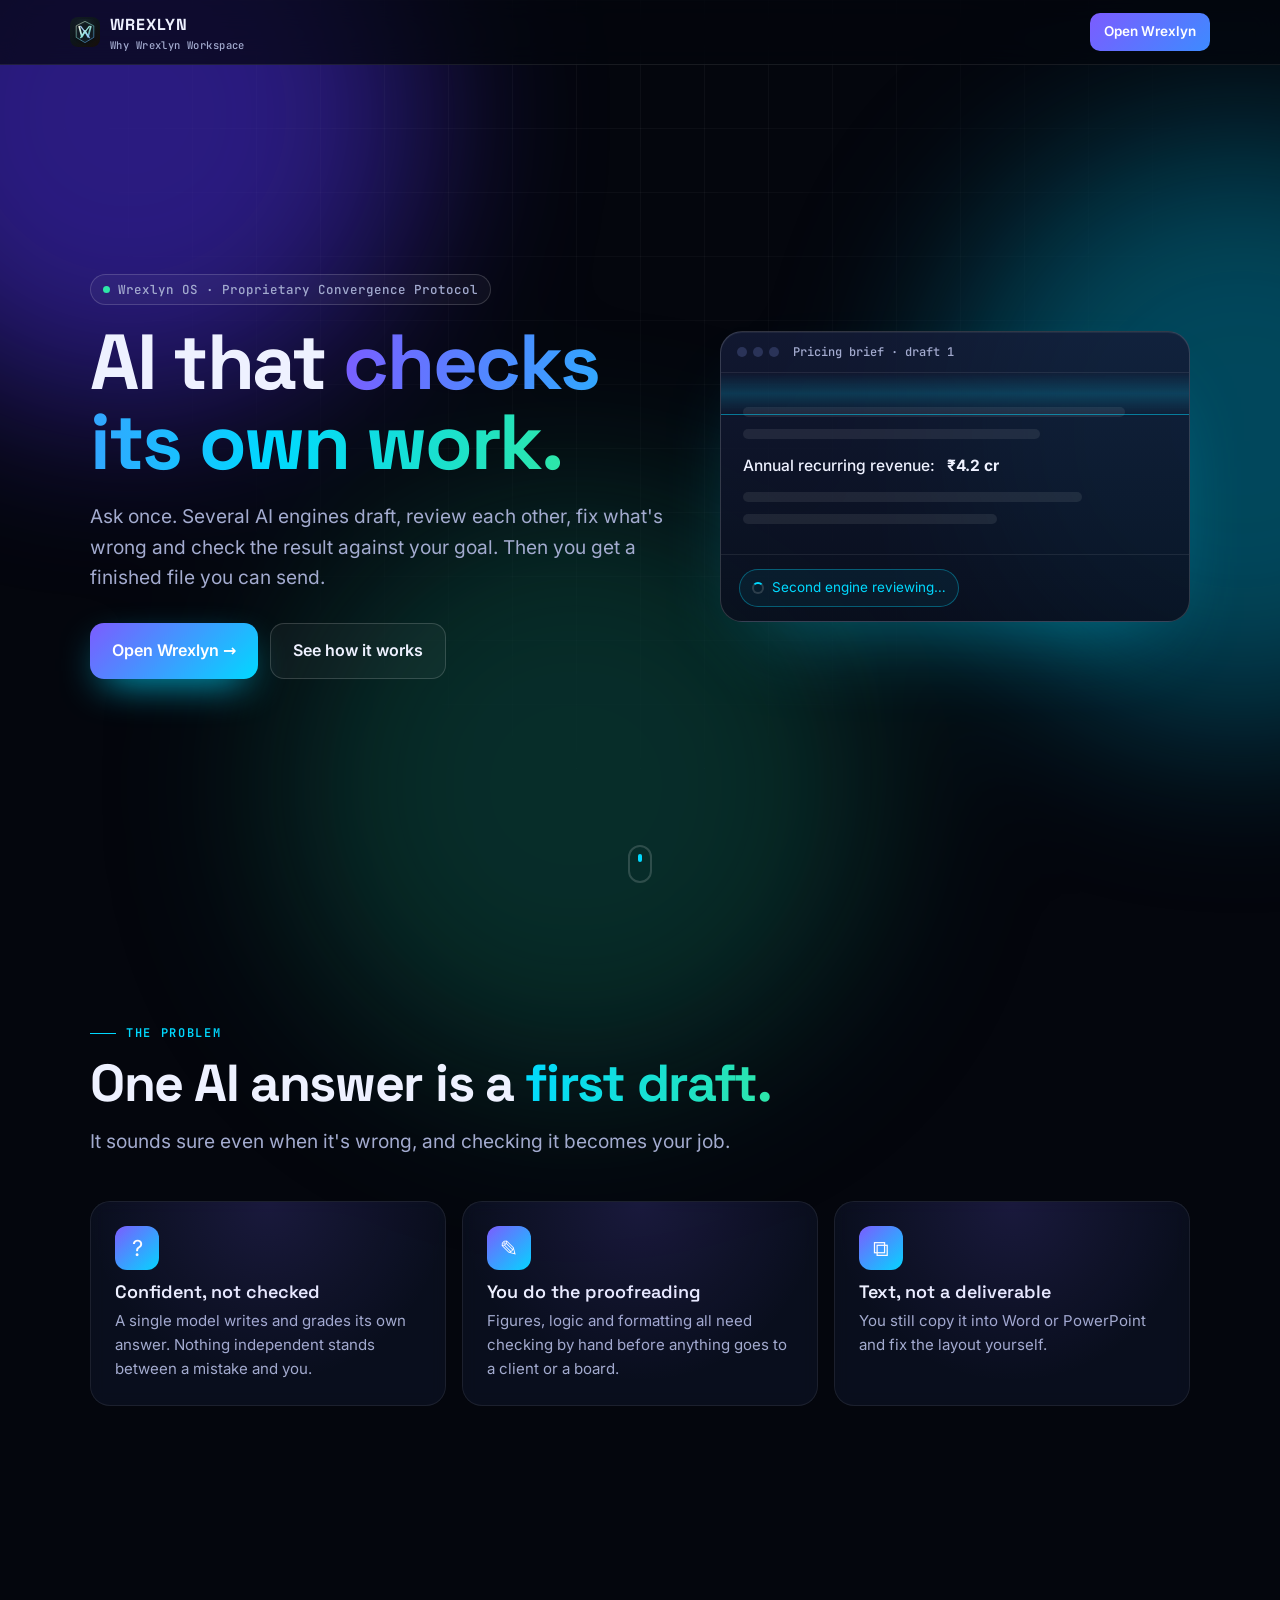
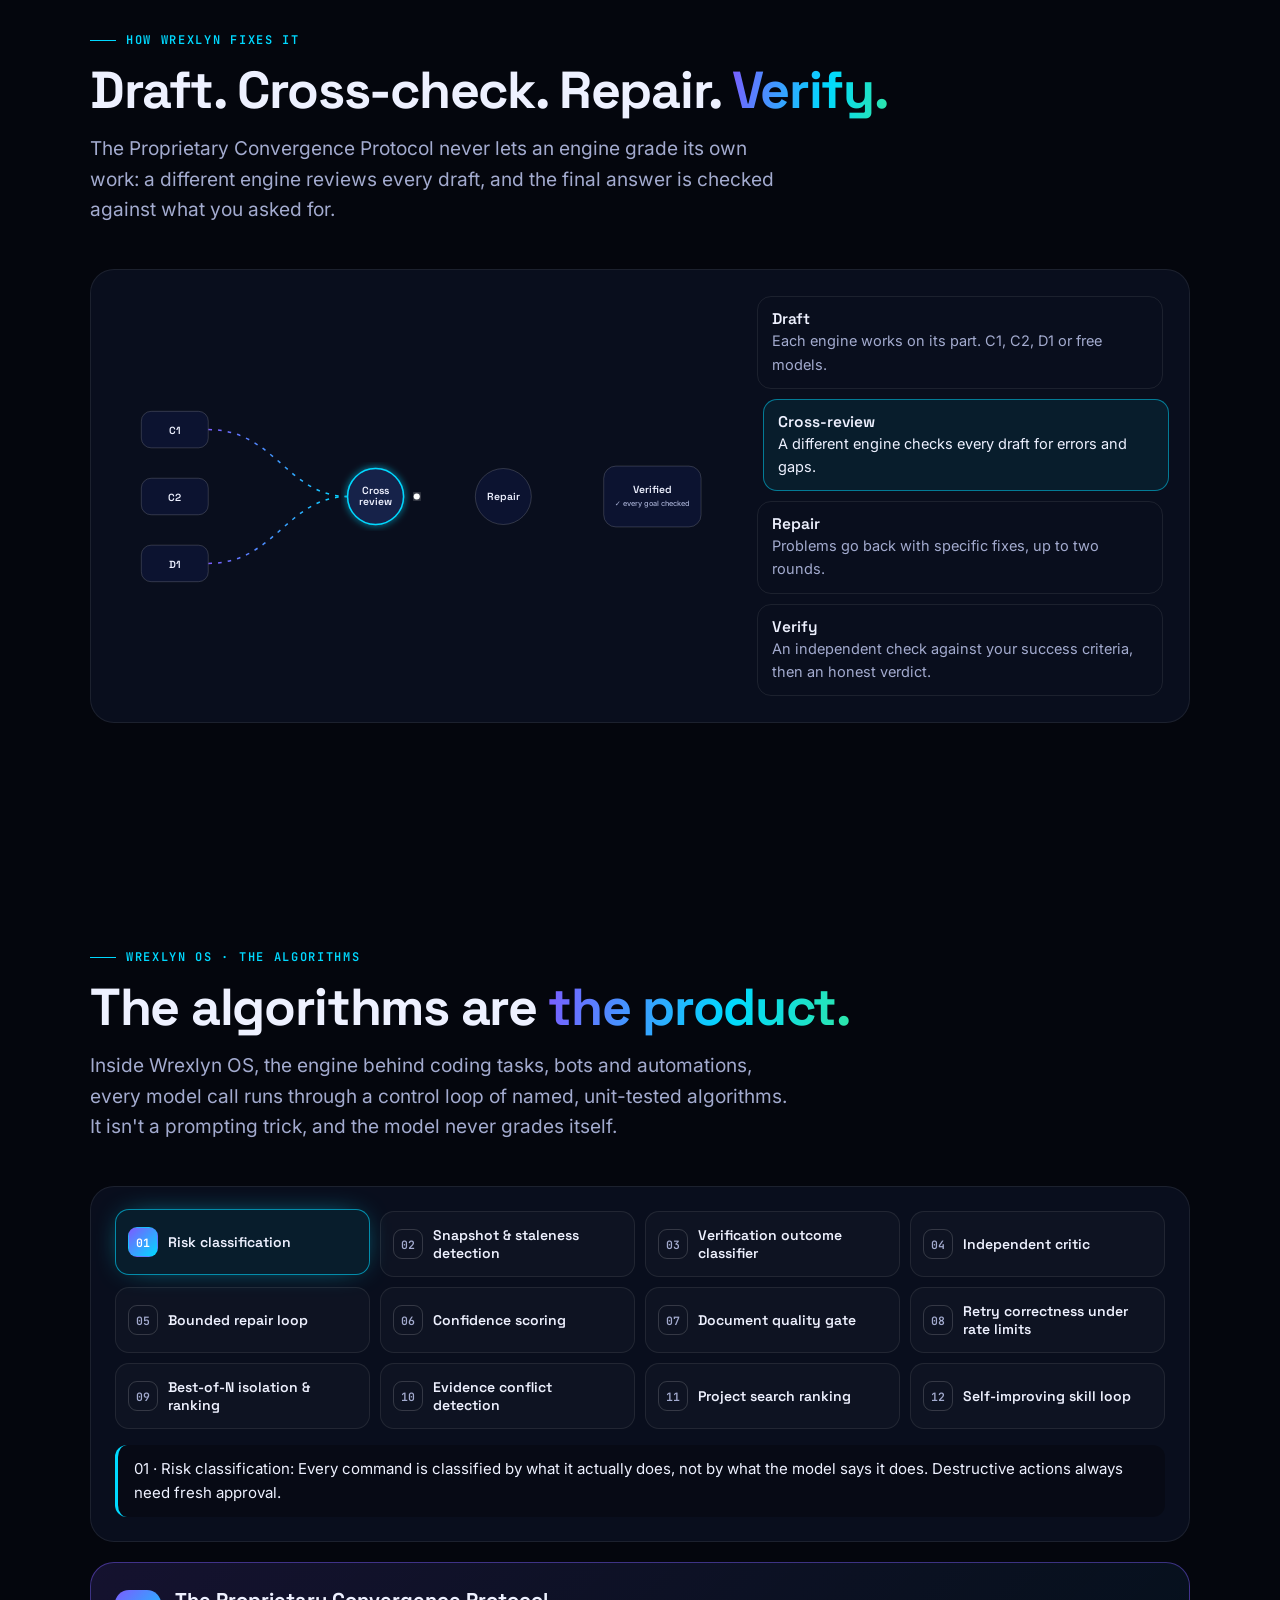
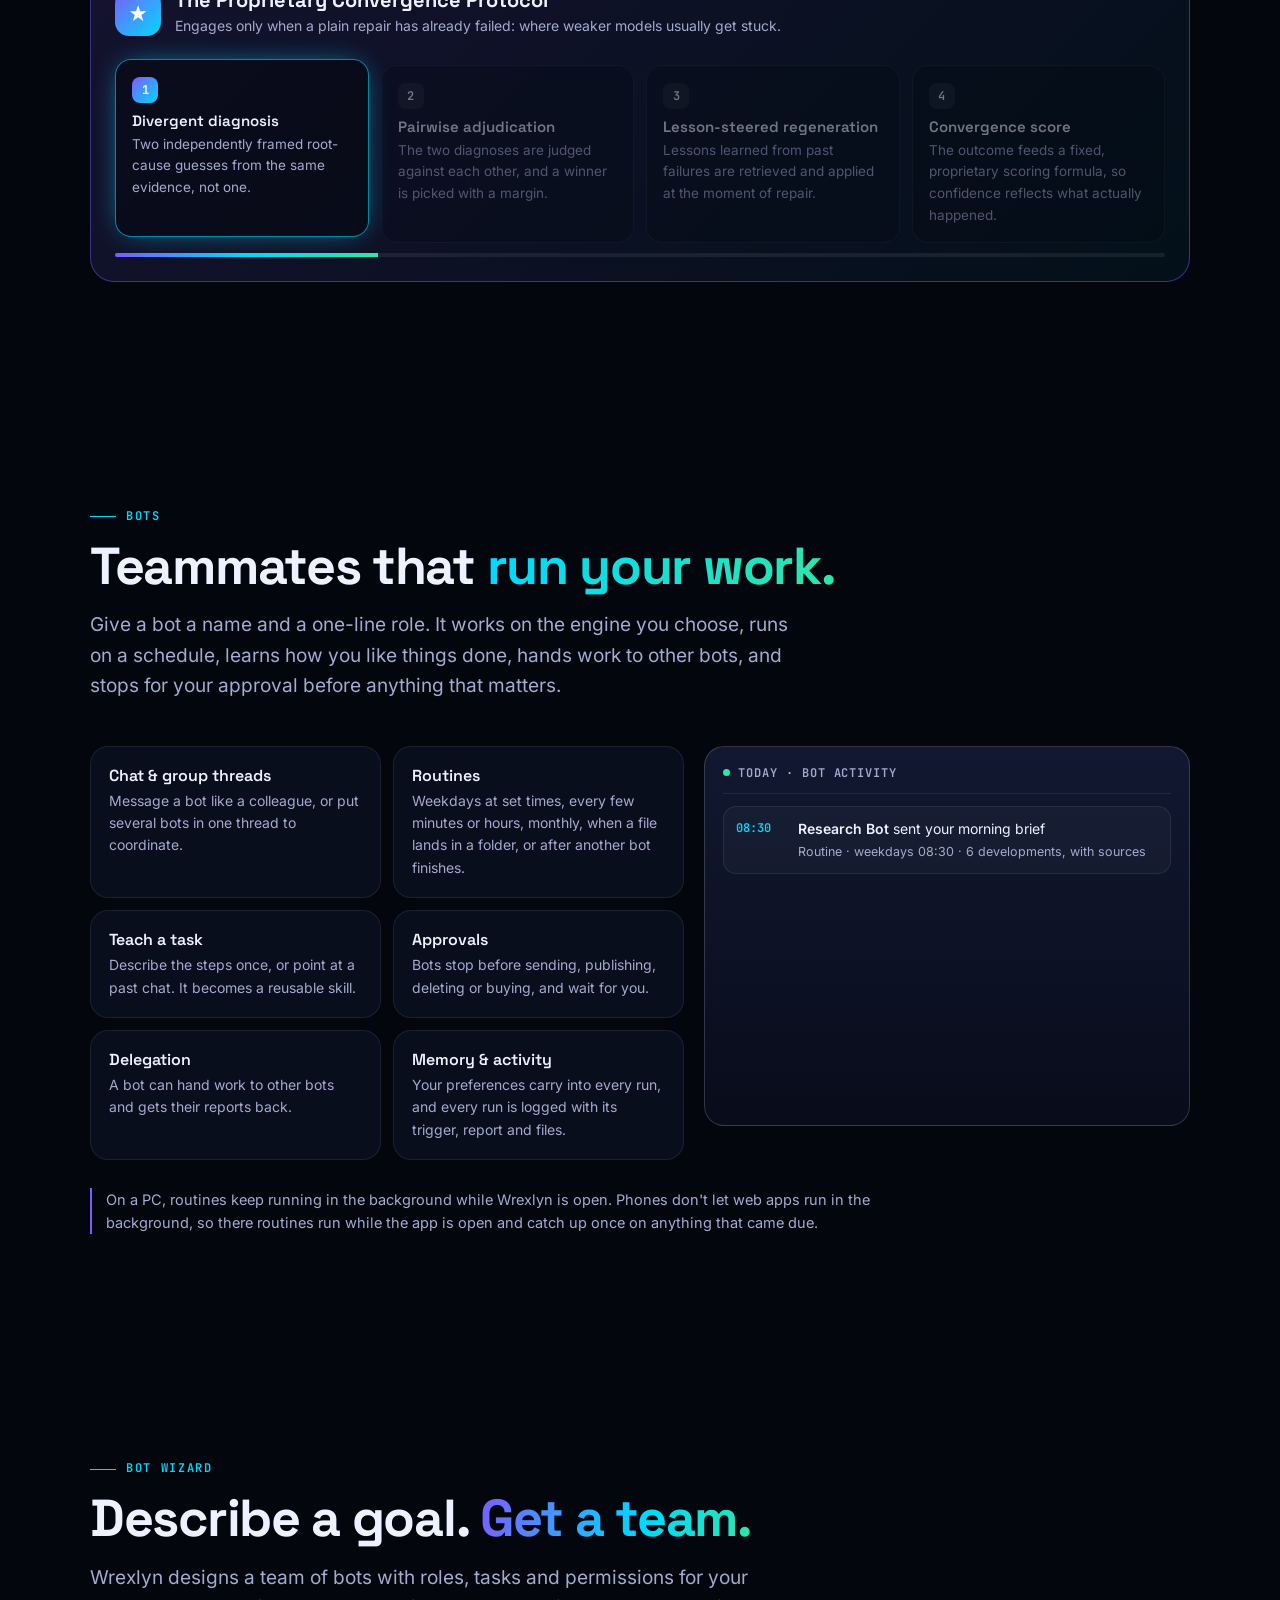
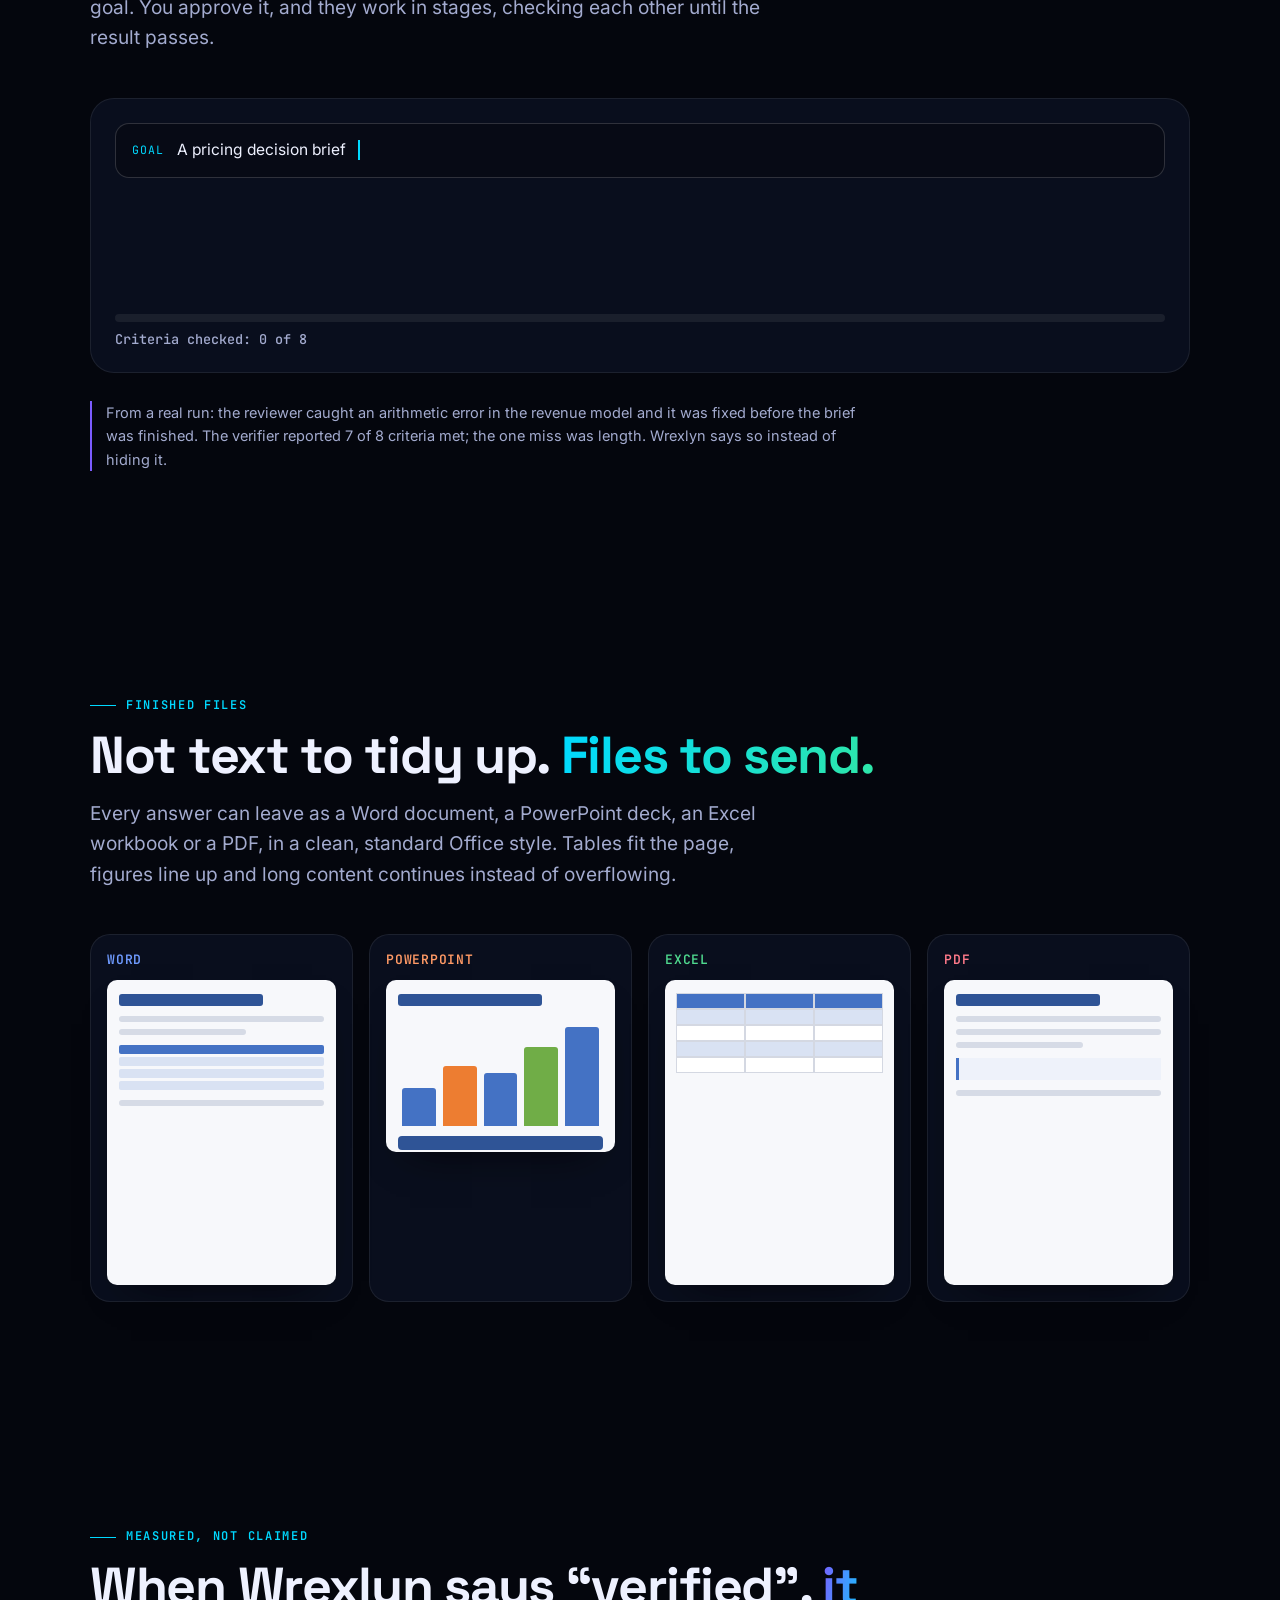
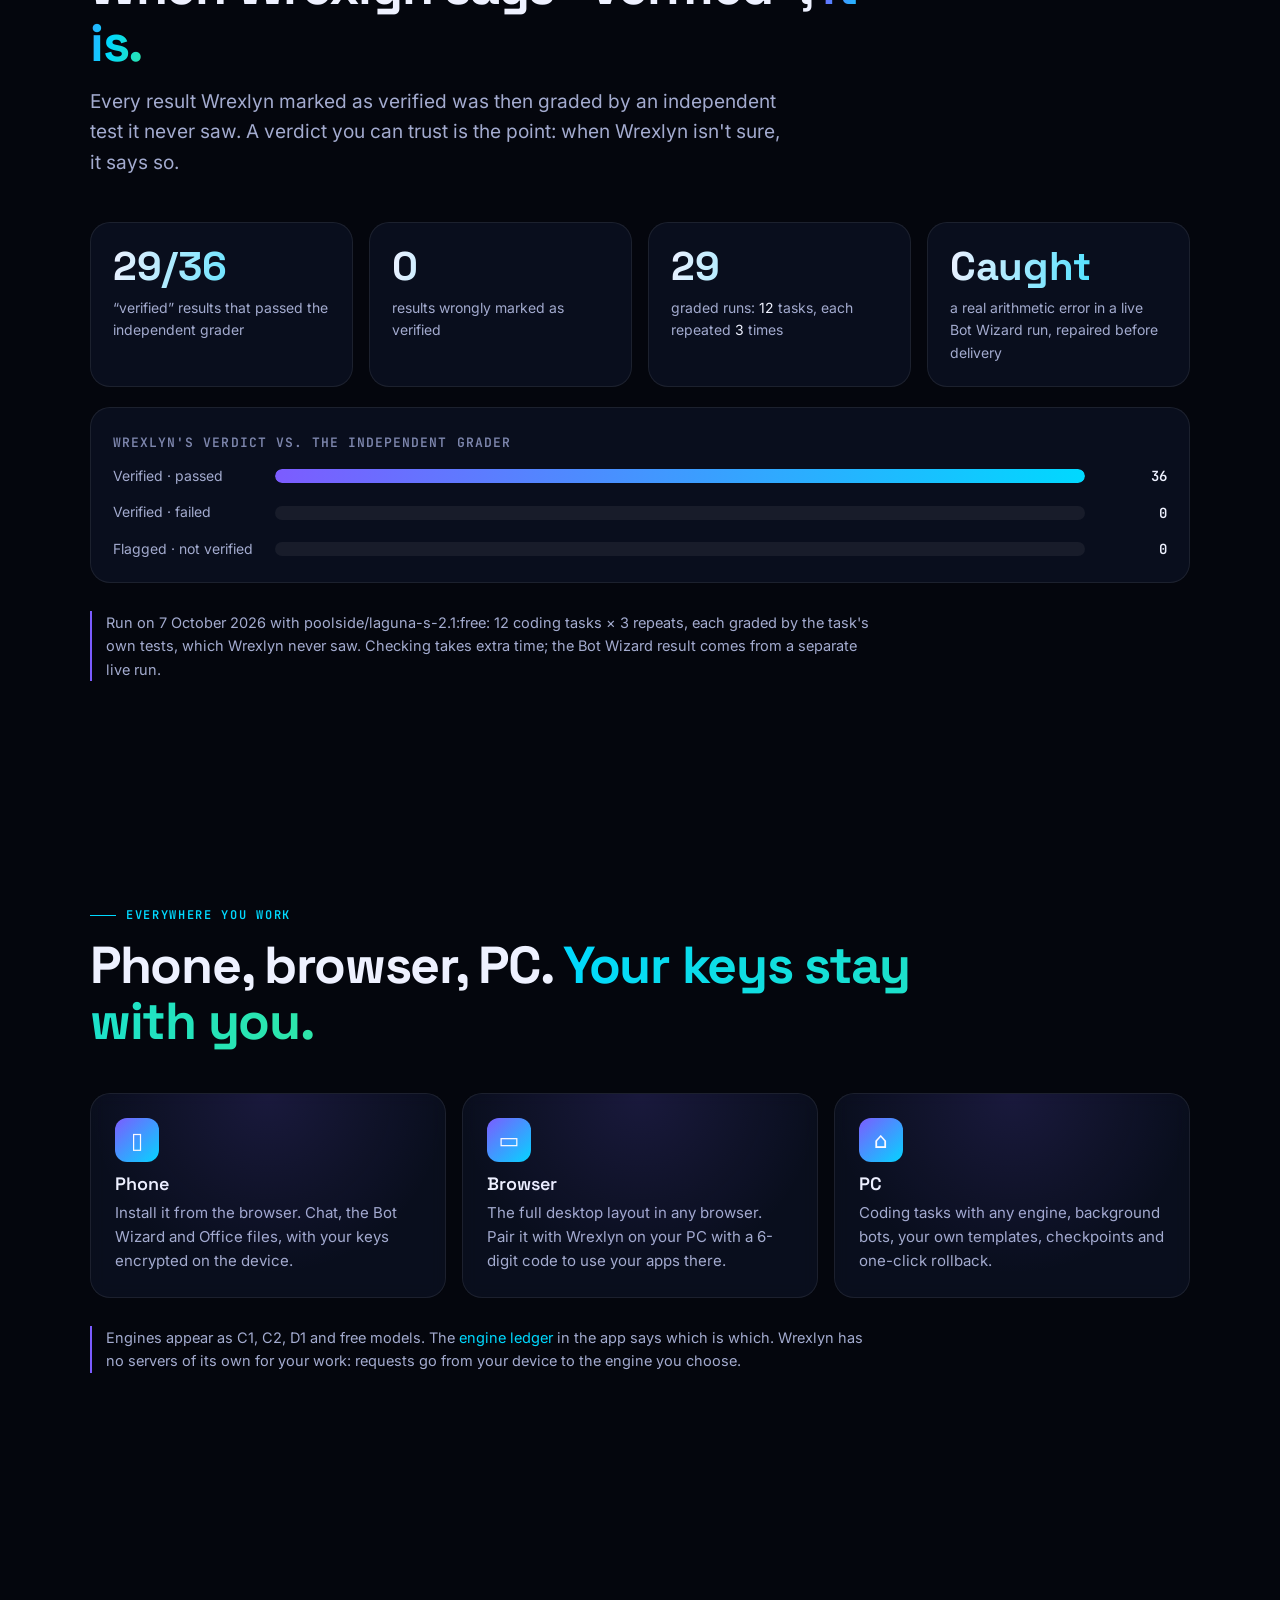
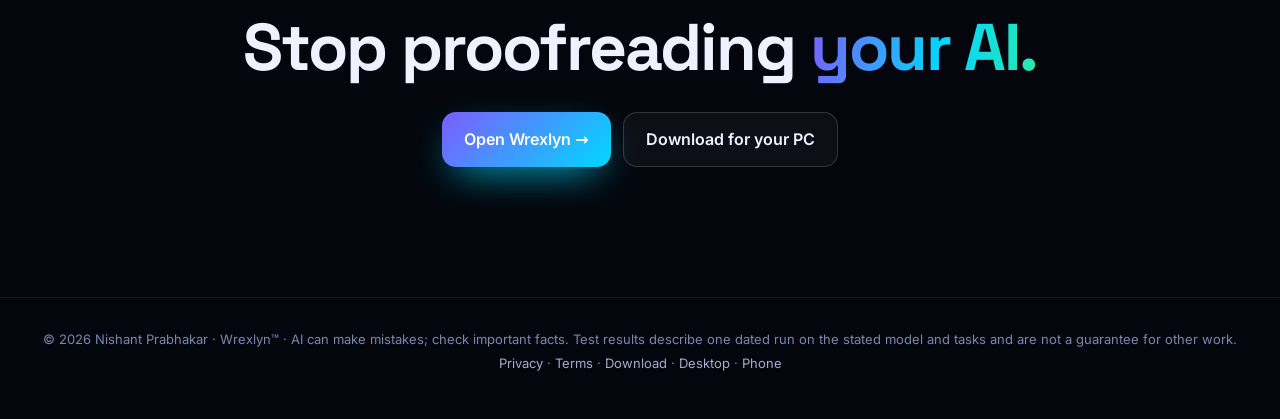
==== why-wrexlyn-workspace/index.html @ ca38b07a "Add the Why Wrexlyn Workspace page and link it from every page Generated from the app's Why Wrexlyn " ====
<!doctype html>
<!-- Generated by wrexlyn-workspace/scripts/publish-why.js from mobile/pitch/index.html — edit the source, not this copy. -->
<html lang="en" data-app="https://wrexlyn.pages.dev">
<head>
<meta charset="utf-8">
<meta name="viewport" content="width=device-width,initial-scale=1,viewport-fit=cover">
<title>Why Wrexlyn Workspace — AI that checks its own work</title>
<meta name="description" content="Why Wrexlyn: several AI engines draft, cross-check, repair and verify your work, then hand you a finished Word, PowerPoint, Excel or PDF file. On your phone, in the browser and on your PC.">
<meta name="theme-color" content="#04060d">
<meta property="og:title" content="Why Wrexlyn Workspace — AI that checks its own work">
<meta property="og:description" content="Several engines draft, cross-check, repair and verify — then hand you a finished file.">
<link rel="icon" href="icon.svg" type="image/svg+xml">
<link rel="stylesheet" href="fonts/fonts.css">
<link rel="stylesheet" href="pitch.css">
</head>
<body>
<div class="aurora" aria-hidden="true"><i></i><i></i><i></i></div>
<div class="grid-bg" aria-hidden="true"></div>
<div class="progress" aria-hidden="true"><span id="prog"></span></div>

<header class="nav">
  <a class="brand" href="../index.html"><img src="icon.svg" alt=""><span><b>WREXLYN</b><small>Why Wrexlyn Workspace</small></span></a>
  <a class="cta-s" data-open-app href="https://wrexlyn.pages.dev/">Open Wrexlyn</a>
</header>

<main id="top">

<!-- ============================== HERO ============================== -->
<section class="hero">
  <div class="wrap hero-grid">
    <div>
      <span class="pill rv"><i class="dot"></i> Wrexlyn OS · Proprietary Convergence Protocol</span>
      <h1 class="rv d1">AI that <span class="grad">checks its own work.</span></h1>
      <p class="lede rv d2">Ask once. Several AI engines draft, review each other, fix what's wrong and check the result against your goal. Then you get a finished file you can send.</p>
      <div class="ctas rv d3"><a class="btn pri" data-open-app href="https://wrexlyn.pages.dev/">Open Wrexlyn →</a><a class="btn" href="#how">See how it works</a></div>
    </div>
    <figure class="demo rv d2" aria-label="An answer being checked: a wrong figure is caught and corrected">
      <div class="demo-top"><i></i><i></i><i></i><span>Pricing brief · draft 1</span></div>
      <div class="demo-body">
        <p class="ln w90"></p><p class="ln w70"></p>
        <p class="claim">Annual recurring revenue: <b class="num" id="dNum">₹4.2 cr</b></p>
        <p class="ln w80"></p><p class="ln w60"></p>
        <div class="scan" aria-hidden="true"></div>
      </div>
      <div class="demo-foot">
        <span class="chip" id="dChip"><i class="spin"></i><span id="dTxt">Second engine reviewing…</span></span>
      </div>
    </figure>
  </div>
  <a class="scroll-cue" href="#problem" aria-label="Scroll down"><span></span></a>
</section>

<!-- ============================== PROBLEM ============================== -->
<section id="problem">
  <div class="wrap">
    <span class="kicker rv">The problem</span>
    <h2 class="t rv d1">One AI answer is a <span class="grad2">first draft.</span></h2>
    <p class="lede rv d2">It sounds sure even when it's wrong, and checking it becomes your job.</p>
    <div class="three">
      <div class="card rv d1"><span class="big">?</span><h3>Confident, not checked</h3><p>A single model writes and grades its own answer. Nothing independent stands between a mistake and you.</p></div>
      <div class="card rv d2"><span class="big">✎</span><h3>You do the proofreading</h3><p>Figures, logic and formatting all need checking by hand before anything goes to a client or a board.</p></div>
      <div class="card rv d3"><span class="big">⧉</span><h3>Text, not a deliverable</h3><p>You still copy it into Word or PowerPoint and fix the layout yourself.</p></div>
    </div>
  </div>
</section>

<!-- ============================== HOW ============================== -->
<section id="how">
  <div class="wrap">
    <span class="kicker rv">How Wrexlyn fixes it</span>
    <h2 class="t rv d1">Draft. Cross-check. Repair. <span class="grad">Verify.</span></h2>
    <p class="lede rv d2">The Proprietary Convergence Protocol never lets an engine grade its own work: a different engine reviews every draft, and the final answer is checked against what you asked for.</p>
    <div class="flow rv d2" id="flow">
      <svg viewBox="0 0 1000 360" role="img" aria-label="Three engines feed drafts into a cross-review, then repair, then verification, producing a verified result">
        <defs>
          <linearGradient id="gA" x1="0" x2="1"><stop offset="0" stop-color="#7c5cff"/><stop offset="1" stop-color="#00d9ff"/></linearGradient>
          <linearGradient id="gB" x1="0" x2="1"><stop offset="0" stop-color="#00d9ff"/><stop offset="1" stop-color="#2ee6a8"/></linearGradient>
          <filter id="glow"><feGaussianBlur stdDeviation="6" result="b"/><feMerge><feMergeNode in="b"/><feMergeNode in="SourceGraphic"/></feMerge></filter>
        </defs>
        <g class="wires">
          <path id="w1" d="M150 70 C 260 70, 280 180, 380 180"/>
          <path id="w2" d="M150 180 L 380 180"/>
          <path id="w3" d="M150 290 C 260 290, 280 180, 380 180"/>
          <path id="w4" d="M470 180 L 590 180"/>
          <path id="w5" d="M680 180 L 800 180"/>
        </g>
        <g class="pulses"><circle r="5" class="p p1"/><circle r="5" class="p p2"/><circle r="5" class="p p3"/><circle r="5" class="p p4"/><circle r="5" class="p p5"/></g>
        <g class="node eng" data-step="0"><rect x="40" y="40" width="110" height="60" rx="16"/><text x="95" y="77">C1</text></g>
        <g class="node eng" data-step="0"><rect x="40" y="150" width="110" height="60" rx="16"/><text x="95" y="187">C2</text></g>
        <g class="node eng" data-step="0"><rect x="40" y="260" width="110" height="60" rx="16"/><text x="95" y="297">D1</text></g>
        <g class="node st" data-step="1"><circle cx="425" cy="180" r="46"/><text x="425" y="176">Cross</text><text x="425" y="194">review</text></g>
        <g class="node st" data-step="2"><circle cx="635" cy="180" r="46"/><text x="635" y="185">Repair</text></g>
        <g class="node out" data-step="3"><rect x="800" y="130" width="160" height="100" rx="20"/><text x="880" y="174">Verified</text><text x="880" y="196" class="sm">✓ every goal checked</text></g>
      </svg>
      <ol class="steps">
        <li data-step="0"><b>Draft</b> Each engine works on its part. C1, C2, D1 or free models.</li>
        <li data-step="1"><b>Cross-review</b> A different engine checks every draft for errors and gaps.</li>
        <li data-step="2"><b>Repair</b> Problems go back with specific fixes, up to two rounds.</li>
        <li data-step="3"><b>Verify</b> An independent check against your success criteria, then an honest verdict.</li>
      </ol>
    </div>
  </div>
</section>

<!-- ============================== ALGORITHMS ============================== -->
<section id="algorithms">
  <div class="wrap">
    <span class="kicker rv">Wrexlyn OS · the algorithms</span>
    <h2 class="t rv d1">The algorithms are <span class="grad">the product.</span></h2>
    <p class="lede rv d2">Inside Wrexlyn OS, the engine behind coding tasks, bots and automations, every model call runs through a control loop of named, unit-tested algorithms. It isn't a prompting trick, and the model never grades itself.</p>
    <div class="algo rv d2" id="algo">
      <div class="algo-grid">
        <button type="button" class="alg" data-d="Every command is classified by what it actually does, not by what the model says it does. Destructive actions always need fresh approval."><i>01</i>Risk classification</button>
        <button type="button" class="alg" data-d="A checkpoint before every change, and an edit is refused if the file changed underneath it. Reversible by construction."><i>02</i>Snapshot &amp; staleness detection</button>
        <button type="button" class="alg" data-d="Real build and test results always outrank opinions. Required and advisory evidence are combined by a fixed precedence, not a guess."><i>03</i>Verification outcome classifier</button>
        <button type="button" class="alg" data-d="A second opinion with no tools, no memory of writing the change and nothing to gain from agreeing."><i>04</i>Independent critic</button>
        <button type="button" class="alg" data-d="Fixes are limited and targeted. It stops asking twice for a fix that didn't change anything."><i>05</i>Bounded repair loop</button>
        <button type="button" class="alg" data-d="One confidence number, derived from evidence, never asserted by the model."><i>06</i>Confidence scoring</button>
        <button type="button" class="alg" data-d="A deterministic checker inspects every Word, Excel, PowerPoint and PDF before it's written, and fails closed if something is wrong."><i>07</i>Document quality gate</button>
        <button type="button" class="alg" data-d="Retries that never repeat an action twice when a provider slows down or rate-limits."><i>08</i>Retry correctness under rate limits</button>
        <button type="button" class="alg" data-d="Hard tasks are attempted several ways in isolated copies; each attempt is verified independently and only the best one is applied."><i>09</i>Best-of-N isolation &amp; ranking</button>
        <button type="button" class="alg" data-d="Figures are recorded with their source. A new claim that contradicts an old one is flagged, never quietly overwritten."><i>10</i>Evidence conflict detection</button>
        <button type="button" class="alg" data-d="The right files are found before anything is changed, ranked by relevance and recent activity."><i>11</i>Project search ranking</button>
        <button type="button" class="alg" data-d="Every skill tracks real outcomes; what works is promoted, what fails is revised — with your approval."><i>12</i>Self-improving skill loop</button>
      </div>
      <p class="algo-d" id="algoD" aria-live="polite"></p>
    </div>

    <div class="pcp rv d2" id="pcp">
      <div class="pcp-head"><span class="star">★</span><div><b>The Proprietary Convergence Protocol</b><small>Engages only when a plain repair has already failed: where weaker models usually get stuck.</small></div></div>
      <ol class="pcp-steps">
        <li><i>1</i><b>Divergent diagnosis</b><span>Two independently framed root-cause guesses from the same evidence, not one.</span></li>
        <li><i>2</i><b>Pairwise adjudication</b><span>The two diagnoses are judged against each other, and a winner is picked with a margin.</span></li>
        <li><i>3</i><b>Lesson-steered regeneration</b><span>Lessons learned from past failures are retrieved and applied at the moment of repair.</span></li>
        <li><i>4</i><b>Convergence score</b><span>The outcome feeds a fixed, proprietary scoring formula, so confidence reflects what actually happened.</span></li>
      </ol>
      <div class="pcp-bar"><span id="pcpBar"></span></div>
    </div>
  </div>
</section>

<!-- ============================== BOTS ============================== -->
<section id="bots">
  <div class="wrap">
    <span class="kicker rv">Bots</span>
    <h2 class="t rv d1">Teammates that <span class="grad2">run your work.</span></h2>
    <p class="lede rv d2">Give a bot a name and a one-line role. It works on the engine you choose, runs on a schedule, learns how you like things done, hands work to other bots, and stops for your approval before anything that matters.</p>
    <div class="bots-grid">
      <div class="bots-feats">
        <div class="bf rv d1"><b>Chat &amp; group threads</b><span>Message a bot like a colleague, or put several bots in one thread to coordinate.</span></div>
        <div class="bf rv d1"><b>Routines</b><span>Weekdays at set times, every few minutes or hours, monthly, when a file lands in a folder, or after another bot finishes.</span></div>
        <div class="bf rv d2"><b>Teach a task</b><span>Describe the steps once, or point at a past chat. It becomes a reusable skill.</span></div>
        <div class="bf rv d2"><b>Approvals</b><span>Bots stop before sending, publishing, deleting or buying, and wait for you.</span></div>
        <div class="bf rv d3"><b>Delegation</b><span>A bot can hand work to other bots and gets their reports back.</span></div>
        <div class="bf rv d3"><b>Memory &amp; activity</b><span>Your preferences carry into every run, and every run is logged with its trigger, report and files.</span></div>
      </div>
      <div class="feed rv d2" id="feed" aria-label="An example day of bot activity">
        <div class="feed-h"><span class="dot"></span> Today · bot activity</div>
        <ul id="feedList"></ul>
      </div>
    </div>
    <p class="note rv">On a PC, routines keep running in the background while Wrexlyn is open. Phones don't let web apps run in the background, so there routines run while the app is open and catch up once on anything that came due.</p>
  </div>
</section>

<!-- ============================== BOT WIZARD ============================== -->
<section id="team">
  <div class="wrap">
    <span class="kicker rv">Bot Wizard</span>
    <h2 class="t rv d1">Describe a goal. <span class="grad">Get a team.</span></h2>
    <p class="lede rv d2">Wrexlyn designs a team of bots with roles, tasks and permissions for your goal. You approve it, and they work in stages, checking each other until the result passes.</p>
    <div class="wiz rv d2" id="wiz">
      <div class="wiz-ask"><span class="mono">Goal</span><span id="wizType" class="typed"></span><i class="caret"></i></div>
      <div class="wiz-team" id="wizTeam">
        <div class="bot"><b>Market Researcher</b><small>C1 · web research</small><em>waiting</em></div>
        <div class="bot"><b>Revenue Modeller</b><small>C2 · numbers</small><em>waiting</em></div>
        <div class="bot"><b>Competitor Analyst</b><small>D1 · research</small><em>waiting</em></div>
        <div class="bot"><b>Brief Writer</b><small>C1 · writing</small><em>waiting</em></div>
        <div class="bot"><b>Verifier</b><small>Independent check</small><em>waiting</em></div>
      </div>
      <div class="wiz-verdict"><div class="bar"><span id="wizBar"></span></div><p id="wizV">Criteria checked: 0 of 8</p></div>
    </div>
    <p class="note rv">From a real run: the reviewer caught an arithmetic error in the revenue model and it was fixed before the brief was finished. The verifier reported 7 of 8 criteria met; the one miss was length. Wrexlyn says so instead of hiding it.</p>
  </div>
</section>

<!-- ============================== FILES ============================== -->
<section id="files">
  <div class="wrap">
    <span class="kicker rv">Finished files</span>
    <h2 class="t rv d1">Not text to tidy up. <span class="grad2">Files to send.</span></h2>
    <p class="lede rv d2">Every answer can leave as a Word document, a PowerPoint deck, an Excel workbook or a PDF, in a clean, standard Office style. Tables fit the page, figures line up and long content continues instead of overflowing.</p>
    <div class="files rv d2" id="filesBox">
      <div class="fcard doc"><div class="fh">Word</div><div class="page"><i class="t1"></i><i class="l"></i><i class="l s"></i><div class="tbl"><i></i><i></i><i></i><i></i></div><i class="l"></i></div></div>
      <div class="fcard ppt"><div class="fh">PowerPoint</div><div class="page wide"><i class="t1"></i><div class="bars"><i></i><i></i><i></i><i></i><i></i></div><i class="cb"></i></div></div>
      <div class="fcard xls"><div class="fh">Excel</div><div class="page"><div class="cells"><i></i><i></i><i></i><i></i><i></i><i></i><i></i><i></i><i></i><i></i><i></i><i></i><i></i><i></i><i></i></div></div></div>
      <div class="fcard pdf"><div class="fh">PDF</div><div class="page"><i class="t1"></i><i class="l"></i><i class="l"></i><i class="l s"></i><i class="q"></i><i class="l"></i></div></div>
    </div>
  </div>
</section>

<!-- ============================== PROOF ============================== -->
<section id="proof">
  <div class="wrap">
    <span class="kicker rv">Measured, not claimed</span>
    <h2 class="t rv d1">When Wrexlyn says “verified”, <span class="grad">it is.</span></h2>
    <p class="lede rv d2">Every result Wrexlyn marked as verified was then graded by an independent test it never saw. A verdict you can trust is the point: when Wrexlyn isn't sure, it says so.</p>
    <div class="stats" id="stats">
      <div class="stat rv d1"><b data-k="verified">–</b><span>“verified” results that passed the independent grader</span></div>
      <div class="stat rv d2"><b data-k="false">–</b><span>results wrongly marked as verified</span></div>
      <div class="stat rv d3"><b data-k="runs">–</b><span>graded runs: <em data-k="tasks">–</em> tasks, each repeated <em data-k="repeats">–</em> times</span></div>
      <div class="stat rv d4"><b>Caught</b><span>a real arithmetic error in a live Bot Wizard run, repaired before delivery</span></div>
    </div>
    <div class="chart rv d2" id="chart" aria-label="How Wrexlyn's verdicts compared with the independent grader"></div>
    <p class="note rv" id="proofNote">Loading the measured report…</p>
  </div>
</section>

<!-- ============================== EVERYWHERE ============================== -->
<section id="everywhere">
  <div class="wrap">
    <span class="kicker rv">Everywhere you work</span>
    <h2 class="t rv d1">Phone, browser, PC. <span class="grad2">Your keys stay with you.</span></h2>
    <div class="three">
      <div class="card rv d1"><span class="big">▯</span><h3>Phone</h3><p>Install it from the browser. Chat, the Bot Wizard and Office files, with your keys encrypted on the device.</p></div>
      <div class="card rv d2"><span class="big">▭</span><h3>Browser</h3><p>The full desktop layout in any browser. Pair it with Wrexlyn on your PC with a 6-digit code to use your apps there.</p></div>
      <div class="card rv d3"><span class="big">⌂</span><h3>PC</h3><p>Coding tasks with any engine, background bots, your own templates, checkpoints and one-click rollback.</p></div>
    </div>
    <p class="note rv">Engines appear as C1, C2, D1 and free models. The <a href="https://wrexlyn.pages.dev/?ledger">engine ledger</a> in the app says which is which. Wrexlyn has no servers of its own for your work: requests go from your device to the engine you choose.</p>
  </div>
</section>

<!-- ============================== CTA ============================== -->
<section class="closing">
  <div class="wrap">
    <h2 class="rv">Stop proofreading <span class="grad">your AI.</span></h2>
    <div class="ctas rv d1"><a class="btn pri" data-open-app href="https://wrexlyn.pages.dev/">Open Wrexlyn →</a><a class="btn" href="https://wrexlyn.pages.dev/download/">Download for your PC</a></div>
  </div>
</section>
</main>

<footer class="foot">
  © <span class="cr-yr">2026</span> Nishant Prabhakar · Wrexlyn™ · AI can make mistakes; check important facts. Test results describe one dated run on the stated model and tasks and are not a guarantee for other work.<br>
  <a href="https://wrexlyn.pages.dev/legal/privacy.html">Privacy</a> · <a href="https://wrexlyn.pages.dev/legal/terms.html">Terms</a> · <a href="https://wrexlyn.pages.dev/download/">Download</a> · <a href="https://wrexlyn.pages.dev/desktop/">Desktop</a> · <a href="https://wrexlyn.pages.dev/?phone">Phone</a>
</footer>
<script src="pitch.js"></script>
</body>
</html>
---- why-wrexlyn-workspace/fonts/fonts.css ----
/* Wrexlyn — self-hosted fonts (SIL Open Font License): Inter, JetBrains Mono, Space Grotesk. No requests to third parties. */
@font-face { font-family: 'Inter'; font-style: normal; font-weight: 400; font-display: swap; src: url(Inter-latin-ext-UcC73FwrK3iLTeHuS_nVMrMxCp50SjIa25L7SUc.woff2) format('woff2'); unicode-range: U+0100-02BA, U+02BD-02C5, U+02C7-02CC, U+02CE-02D7, U+02DD-02FF, U+0304, U+0308, U+0329, U+1D00-1DBF, U+1E00-1E9F, U+1EF2-1EFF, U+2020, U+20A0-20AB, U+20AD-20C4, U+2113, U+2C60-2C7F, U+A720-A7FF; }
@font-face { font-family: 'Inter'; font-style: normal; font-weight: 400; font-display: swap; src: url(Inter-latin-UcC73FwrK3iLTeHuS_nVMrMxCp50SjIa1ZL7.woff2) format('woff2'); unicode-range: U+0000-00FF, U+0131, U+0152-0153, U+02BB-02BC, U+02C6, U+02DA, U+02DC, U+0304, U+0308, U+0329, U+2000-206F, U+20AC, U+2122, U+2191, U+2193, U+2212, U+2215, U+FEFF, U+FFFD; }
@font-face { font-family: 'Inter'; font-style: normal; font-weight: 500; font-display: swap; src: url(Inter-latin-ext-UcC73FwrK3iLTeHuS_nVMrMxCp50SjIa25L7SUc.woff2) format('woff2'); unicode-range: U+0100-02BA, U+02BD-02C5, U+02C7-02CC, U+02CE-02D7, U+02DD-02FF, U+0304, U+0308, U+0329, U+1D00-1DBF, U+1E00-1E9F, U+1EF2-1EFF, U+2020, U+20A0-20AB, U+20AD-20C4, U+2113, U+2C60-2C7F, U+A720-A7FF; }
@font-face { font-family: 'Inter'; font-style: normal; font-weight: 500; font-display: swap; src: url(Inter-latin-UcC73FwrK3iLTeHuS_nVMrMxCp50SjIa1ZL7.woff2) format('woff2'); unicode-range: U+0000-00FF, U+0131, U+0152-0153, U+02BB-02BC, U+02C6, U+02DA, U+02DC, U+0304, U+0308, U+0329, U+2000-206F, U+20AC, U+2122, U+2191, U+2193, U+2212, U+2215, U+FEFF, U+FFFD; }
@font-face { font-family: 'Inter'; font-style: normal; font-weight: 600; font-display: swap; src: url(Inter-latin-ext-UcC73FwrK3iLTeHuS_nVMrMxCp50SjIa25L7SUc.woff2) format('woff2'); unicode-range: U+0100-02BA, U+02BD-02C5, U+02C7-02CC, U+02CE-02D7, U+02DD-02FF, U+0304, U+0308, U+0329, U+1D00-1DBF, U+1E00-1E9F, U+1EF2-1EFF, U+2020, U+20A0-20AB, U+20AD-20C4, U+2113, U+2C60-2C7F, U+A720-A7FF; }
@font-face { font-family: 'Inter'; font-style: normal; font-weight: 600; font-display: swap; src: url(Inter-latin-UcC73FwrK3iLTeHuS_nVMrMxCp50SjIa1ZL7.woff2) format('woff2'); unicode-range: U+0000-00FF, U+0131, U+0152-0153, U+02BB-02BC, U+02C6, U+02DA, U+02DC, U+0304, U+0308, U+0329, U+2000-206F, U+20AC, U+2122, U+2191, U+2193, U+2212, U+2215, U+FEFF, U+FFFD; }
@font-face { font-family: 'Inter'; font-style: normal; font-weight: 700; font-display: swap; src: url(Inter-latin-ext-UcC73FwrK3iLTeHuS_nVMrMxCp50SjIa25L7SUc.woff2) format('woff2'); unicode-range: U+0100-02BA, U+02BD-02C5, U+02C7-02CC, U+02CE-02D7, U+02DD-02FF, U+0304, U+0308, U+0329, U+1D00-1DBF, U+1E00-1E9F, U+1EF2-1EFF, U+2020, U+20A0-20AB, U+20AD-20C4, U+2113, U+2C60-2C7F, U+A720-A7FF; }
@font-face { font-family: 'Inter'; font-style: normal; font-weight: 700; font-display: swap; src: url(Inter-latin-UcC73FwrK3iLTeHuS_nVMrMxCp50SjIa1ZL7.woff2) format('woff2'); unicode-range: U+0000-00FF, U+0131, U+0152-0153, U+02BB-02BC, U+02C6, U+02DA, U+02DC, U+0304, U+0308, U+0329, U+2000-206F, U+20AC, U+2122, U+2191, U+2193, U+2212, U+2215, U+FEFF, U+FFFD; }
@font-face { font-family: 'JetBrains Mono'; font-style: normal; font-weight: 400; font-display: swap; src: url(JetBrainsMono-latin-ext-tDbv2o-flEEny0FZhsfKu5WU4zr3E_BX0PnT8RD8yKwBNntkaToggR7BYRbKPx7cwhsk.woff2) format('woff2'); unicode-range: U+0100-02BA, U+02BD-02C5, U+02C7-02CC, U+02CE-02D7, U+02DD-02FF, U+0304, U+0308, U+0329, U+1D00-1DBF, U+1E00-1E9F, U+1EF2-1EFF, U+2020, U+20A0-20AB, U+20AD-20C4, U+2113, U+2C60-2C7F, U+A720-A7FF; }
@font-face { font-family: 'JetBrains Mono'; font-style: normal; font-weight: 400; font-display: swap; src: url(JetBrainsMono-latin-tDbv2o-flEEny0FZhsfKu5WU4zr3E_BX0PnT8RD8yKwBNntkaToggR7BYRbKPxDcwg.woff2) format('woff2'); unicode-range: U+0000-00FF, U+0131, U+0152-0153, U+02BB-02BC, U+02C6, U+02DA, U+02DC, U+0304, U+0308, U+0329, U+2000-206F, U+20AC, U+2122, U+2191, U+2193, U+2212, U+2215, U+FEFF, U+FFFD; }
@font-face { font-family: 'JetBrains Mono'; font-style: normal; font-weight: 500; font-display: swap; src: url(JetBrainsMono-latin-ext-tDbv2o-flEEny0FZhsfKu5WU4zr3E_BX0PnT8RD8yKwBNntkaToggR7BYRbKPx7cwhsk.woff2) format('woff2'); unicode-range: U+0100-02BA, U+02BD-02C5, U+02C7-02CC, U+02CE-02D7, U+02DD-02FF, U+0304, U+0308, U+0329, U+1D00-1DBF, U+1E00-1E9F, U+1EF2-1EFF, U+2020, U+20A0-20AB, U+20AD-20C4, U+2113, U+2C60-2C7F, U+A720-A7FF; }
@font-face { font-family: 'JetBrains Mono'; font-style: normal; font-weight: 500; font-display: swap; src: url(JetBrainsMono-latin-tDbv2o-flEEny0FZhsfKu5WU4zr3E_BX0PnT8RD8yKwBNntkaToggR7BYRbKPxDcwg.woff2) format('woff2'); unicode-range: U+0000-00FF, U+0131, U+0152-0153, U+02BB-02BC, U+02C6, U+02DA, U+02DC, U+0304, U+0308, U+0329, U+2000-206F, U+20AC, U+2122, U+2191, U+2193, U+2212, U+2215, U+FEFF, U+FFFD; }
@font-face { font-family: 'JetBrains Mono'; font-style: normal; font-weight: 600; font-display: swap; src: url(JetBrainsMono-latin-ext-tDbv2o-flEEny0FZhsfKu5WU4zr3E_BX0PnT8RD8yKwBNntkaToggR7BYRbKPx7cwhsk.woff2) format('woff2'); unicode-range: U+0100-02BA, U+02BD-02C5, U+02C7-02CC, U+02CE-02D7, U+02DD-02FF, U+0304, U+0308, U+0329, U+1D00-1DBF, U+1E00-1E9F, U+1EF2-1EFF, U+2020, U+20A0-20AB, U+20AD-20C4, U+2113, U+2C60-2C7F, U+A720-A7FF; }
@font-face { font-family: 'JetBrains Mono'; font-style: normal; font-weight: 600; font-display: swap; src: url(JetBrainsMono-latin-tDbv2o-flEEny0FZhsfKu5WU4zr3E_BX0PnT8RD8yKwBNntkaToggR7BYRbKPxDcwg.woff2) format('woff2'); unicode-range: U+0000-00FF, U+0131, U+0152-0153, U+02BB-02BC, U+02C6, U+02DA, U+02DC, U+0304, U+0308, U+0329, U+2000-206F, U+20AC, U+2122, U+2191, U+2193, U+2212, U+2215, U+FEFF, U+FFFD; }
@font-face { font-family: 'Space Grotesk'; font-style: normal; font-weight: 500; font-display: swap; src: url(SpaceGrotesk-latin-ext-V8mDoQDjQSkFtoMM3T6r8E7mPb94C-s0.woff2) format('woff2'); unicode-range: U+0100-02BA, U+02BD-02C5, U+02C7-02CC, U+02CE-02D7, U+02DD-02FF, U+0304, U+0308, U+0329, U+1D00-1DBF, U+1E00-1E9F, U+1EF2-1EFF, U+2020, U+20A0-20AB, U+20AD-20C4, U+2113, U+2C60-2C7F, U+A720-A7FF; }
@font-face { font-family: 'Space Grotesk'; font-style: normal; font-weight: 500; font-display: swap; src: url(SpaceGrotesk-latin-V8mDoQDjQSkFtoMM3T6r8E7mPbF4Cw.woff2) format('woff2'); unicode-range: U+0000-00FF, U+0131, U+0152-0153, U+02BB-02BC, U+02C6, U+02DA, U+02DC, U+0304, U+0308, U+0329, U+2000-206F, U+20AC, U+2122, U+2191, U+2193, U+2212, U+2215, U+FEFF, U+FFFD; }
@font-face { font-family: 'Space Grotesk'; font-style: normal; font-weight: 600; font-display: swap; src: url(SpaceGrotesk-latin-ext-V8mDoQDjQSkFtoMM3T6r8E7mPb94C-s0.woff2) format('woff2'); unicode-range: U+0100-02BA, U+02BD-02C5, U+02C7-02CC, U+02CE-02D7, U+02DD-02FF, U+0304, U+0308, U+0329, U+1D00-1DBF, U+1E00-1E9F, U+1EF2-1EFF, U+2020, U+20A0-20AB, U+20AD-20C4, U+2113, U+2C60-2C7F, U+A720-A7FF; }
@font-face { font-family: 'Space Grotesk'; font-style: normal; font-weight: 600; font-display: swap; src: url(SpaceGrotesk-latin-V8mDoQDjQSkFtoMM3T6r8E7mPbF4Cw.woff2) format('woff2'); unicode-range: U+0000-00FF, U+0131, U+0152-0153, U+02BB-02BC, U+02C6, U+02DA, U+02DC, U+0304, U+0308, U+0329, U+2000-206F, U+20AC, U+2122, U+2191, U+2193, U+2212, U+2215, U+FEFF, U+FFFD; }
@font-face { font-family: 'Space Grotesk'; font-style: normal; font-weight: 700; font-display: swap; src: url(SpaceGrotesk-latin-ext-V8mDoQDjQSkFtoMM3T6r8E7mPb94C-s0.woff2) format('woff2'); unicode-range: U+0100-02BA, U+02BD-02C5, U+02C7-02CC, U+02CE-02D7, U+02DD-02FF, U+0304, U+0308, U+0329, U+1D00-1DBF, U+1E00-1E9F, U+1EF2-1EFF, U+2020, U+20A0-20AB, U+20AD-20C4, U+2113, U+2C60-2C7F, U+A720-A7FF; }
@font-face { font-family: 'Space Grotesk'; font-style: normal; font-weight: 700; font-display: swap; src: url(SpaceGrotesk-latin-V8mDoQDjQSkFtoMM3T6r8E7mPbF4Cw.woff2) format('woff2'); unicode-range: U+0000-00FF, U+0131, U+0152-0153, U+02BB-02BC, U+02C6, U+02DA, U+02DC, U+0304, U+0308, U+0329, U+2000-206F, U+20AC, U+2122, U+2191, U+2193, U+2212, U+2215, U+FEFF, U+FFFD; }
---- why-wrexlyn-workspace/pitch.css ----
/* Wrexlyn — Why Wrexlyn · © Nishant Prabhakar · pitch.css */
:root{
  --bg:#04060d;--ink:#eef1ff;--mute:#a3abcf;--dim:#7d86ad;--line:rgba(255,255,255,.08);--line2:rgba(255,255,255,.16);
  --glass:rgba(14,20,40,.6);--a1:#7c5cff;--a2:#00d9ff;--a3:#2ee6a8;--hot:#ff8a4c;--bad:#ff6b7f;--warn:#ffc850;
  --font:'Inter',system-ui,-apple-system,sans-serif;--disp:'Space Grotesk',var(--font);--mono:'JetBrains Mono',ui-monospace,monospace;
}
*{box-sizing:border-box;margin:0;padding:0}
html{scroll-behavior:smooth;-webkit-text-size-adjust:100%}
body{background:var(--bg);color:var(--ink);font:16px/1.6 var(--font);-webkit-font-smoothing:antialiased;overflow-x:hidden}
a{color:var(--a2);text-decoration:none}
a:focus-visible,.btn:focus-visible{outline:2px solid var(--a2);outline-offset:3px;border-radius:10px}
svg{display:block}
main,header,footer{position:relative;z-index:1}

/* background: drifting aurora + a faint grid */
.aurora{position:fixed;inset:-20%;z-index:0;pointer-events:none;filter:blur(90px);opacity:.55}
.aurora i{position:absolute;width:46vw;height:46vw;border-radius:50%;animation:drift 26s ease-in-out infinite alternate}
.aurora i:nth-child(1){background:#4b2ee0;left:5%;top:0}
.aurora i:nth-child(2){background:#007f9e;right:0;top:25%;animation-duration:32s;animation-delay:-8s}
.aurora i:nth-child(3){background:#0f6e57;left:30%;bottom:0;animation-duration:38s;animation-delay:-16s;opacity:.7}
@keyframes drift{0%{transform:translate(0,0) scale(1)}50%{transform:translate(8vw,6vh) scale(1.15)}100%{transform:translate(-6vw,-4vh) scale(.92)}}
.grid-bg{position:fixed;inset:0;z-index:0;pointer-events:none;background-image:linear-gradient(var(--line) 1px,transparent 1px),linear-gradient(90deg,var(--line) 1px,transparent 1px);background-size:64px 64px;-webkit-mask-image:radial-gradient(ellipse at 50% 0%,#000 10%,transparent 70%);mask-image:radial-gradient(ellipse at 50% 0%,#000 10%,transparent 70%);opacity:.5}
.progress{position:fixed;top:0;left:0;right:0;height:3px;z-index:30}
.progress span{display:block;height:100%;width:0;background:linear-gradient(90deg,var(--a1),var(--a2),var(--a3))}

/* nav */
.nav{position:sticky;top:0;z-index:20;display:flex;align-items:center;gap:14px;padding:12px max(16px,calc((100vw - 1140px)/2));backdrop-filter:blur(14px);-webkit-backdrop-filter:blur(14px);background:rgba(4,6,13,.7);border-bottom:1px solid var(--line)}
.brand{display:flex;align-items:center;gap:10px;color:var(--ink)}
.brand img{width:30px;height:30px;border-radius:8px}
.brand b{font:700 16px var(--disp);letter-spacing:.06em}
.brand small{display:block;font:500 10.5px var(--mono);color:var(--mute);letter-spacing:.04em}
.cta-s{margin-left:auto;flex:none;padding:8px 14px;border-radius:10px;font-weight:600;font-size:13.5px;color:#fff;background:linear-gradient(135deg,var(--a1),#3d8bff)}

/* layout & type */
.wrap{max-width:1140px;margin:0 auto;padding:0 20px}
section{padding:110px 0;position:relative}
.kicker{display:inline-block;font:600 12px var(--mono);letter-spacing:.14em;text-transform:uppercase;color:var(--a2);margin-bottom:14px}
.kicker::before{content:"";display:inline-block;width:26px;height:1px;background:var(--a2);vertical-align:middle;margin-right:10px}
h1{font:700 clamp(40px,6.4vw,78px)/1.02 var(--disp);letter-spacing:-.03em;margin:18px 0 20px}
h2.t{font:700 clamp(30px,4.4vw,52px)/1.08 var(--disp);letter-spacing:-.025em;max-width:820px}
h3{font:600 18px var(--disp);margin:10px 0 6px}
.lede{font-size:clamp(16px,1.6vw,19px);color:var(--mute);max-width:700px;margin-top:16px}
.note{margin-top:28px;font-size:14.5px;color:var(--mute);max-width:780px;border-left:2px solid var(--a1);padding-left:14px}
.grad{background:linear-gradient(100deg,var(--a1),var(--a2) 60%,var(--a3));-webkit-background-clip:text;background-clip:text;color:transparent}
.grad2{background:linear-gradient(100deg,var(--a2),var(--a3));-webkit-background-clip:text;background-clip:text;color:transparent}
.mono{font-family:var(--mono)}

/* reveal on scroll */
.rv{opacity:0;transform:translateY(28px);transition:opacity .9s cubic-bezier(.2,.8,.2,1),transform .9s cubic-bezier(.2,.8,.2,1)}
.rv.in{opacity:1;transform:none}
.rv.d1{transition-delay:.08s}.rv.d2{transition-delay:.16s}.rv.d3{transition-delay:.24s}.rv.d4{transition-delay:.32s}

/* buttons */
.ctas{display:flex;flex-wrap:wrap;gap:12px;margin-top:30px}
.btn{display:inline-flex;align-items:center;padding:14px 22px;border-radius:14px;font-weight:600;color:var(--ink);border:1px solid var(--line2);background:rgba(255,255,255,.04);transition:transform .2s,box-shadow .2s}
.btn:hover{transform:translateY(-2px)}
.btn.pri{border:0;color:#fff;background:linear-gradient(135deg,var(--a1),var(--a2));box-shadow:0 14px 40px -14px var(--a2)}
.btn.pri:hover{box-shadow:0 18px 50px -12px var(--a2)}

/* hero */
.hero{min-height:calc(100vh - 56px);display:flex;align-items:center;padding:70px 0 90px}
.hero-grid{display:grid;grid-template-columns:1.1fr .9fr;gap:56px;align-items:center;width:100%}
.pill{display:inline-flex;align-items:center;gap:8px;padding:6px 12px;border-radius:30px;border:1px solid var(--line2);background:rgba(255,255,255,.04);font:500 12.5px var(--mono);color:var(--mute)}
.dot{width:7px;height:7px;border-radius:50%;background:var(--a3);box-shadow:0 0 0 0 var(--a3);animation:ping 2s infinite}
@keyframes ping{0%{box-shadow:0 0 0 0 rgba(46,230,168,.6)}100%{box-shadow:0 0 0 10px rgba(46,230,168,0)}}
.scroll-cue{position:absolute;left:50%;bottom:26px;width:24px;height:38px;border:2px solid var(--line2);border-radius:14px;transform:translateX(-50%)}
.scroll-cue span{position:absolute;left:50%;top:7px;width:4px;height:8px;margin-left:-2px;border-radius:2px;background:var(--a2);animation:cue 1.8s infinite}
@keyframes cue{0%{opacity:0;transform:translateY(0)}40%{opacity:1}100%{opacity:0;transform:translateY(14px)}}

/* hero demo: an answer being checked */
.demo{border-radius:22px;border:1px solid var(--line2);background:linear-gradient(180deg,rgba(20,28,56,.85),rgba(10,14,30,.85));box-shadow:0 40px 90px -40px rgba(0,217,255,.45),inset 0 1px 0 rgba(255,255,255,.06);overflow:hidden;transform:perspective(1200px) rotateY(-6deg) rotateX(3deg)}
.demo-top{display:flex;align-items:center;gap:6px;padding:12px 16px;border-bottom:1px solid var(--line);font:500 12px var(--mono);color:var(--mute)}
.demo-top i{width:10px;height:10px;border-radius:50%;background:#2a3358}.demo-top span{margin-left:8px}
.demo-body{position:relative;padding:22px 22px 18px}
.ln{height:10px;border-radius:6px;background:rgba(255,255,255,.08);margin:12px 0}
.w90{width:90%}.w80{width:80%}.w70{width:70%}.w60{width:60%}
.claim{font:500 15.5px var(--font);margin:16px 0;color:var(--ink)}
.num{display:inline-block;padding:1px 8px;border-radius:8px;transition:all .45s}
.num.bad{background:rgba(255,107,127,.16);color:var(--bad);text-decoration:line-through}
.num.good{background:rgba(46,230,168,.16);color:var(--a3)}
.scan{position:absolute;left:0;right:0;top:0;height:42px;background:linear-gradient(180deg,transparent,rgba(0,217,255,.18),transparent);border-bottom:1px solid rgba(0,217,255,.5);animation:scan 2.6s ease-in-out infinite;pointer-events:none}
@keyframes scan{0%{transform:translateY(-20px);opacity:0}15%{opacity:1}85%{opacity:1}100%{transform:translateY(170px);opacity:0}}
.demo.done .scan{display:none}
.demo-foot{padding:14px 18px;border-top:1px solid var(--line)}
.chip{display:inline-flex;align-items:center;gap:8px;padding:7px 12px;border-radius:20px;font-size:13.5px;border:1px solid rgba(0,217,255,.35);color:var(--a2);background:rgba(0,217,255,.06);transition:all .4s}
.chip.bad{border-color:rgba(255,107,127,.45);color:var(--bad);background:rgba(255,107,127,.07)}
.chip.good{border-color:rgba(46,230,168,.5);color:var(--a3);background:rgba(46,230,168,.08)}
.spin{width:12px;height:12px;border-radius:50%;border:2px solid rgba(255,255,255,.15);border-top-color:currentColor;animation:sp .8s linear infinite}
.chip.good .spin,.chip.bad .spin{display:none}
@keyframes sp{to{transform:rotate(360deg)}}

/* cards */
.three{display:grid;grid-template-columns:repeat(3,1fr);gap:16px;margin-top:44px}
.card{position:relative;padding:24px;border-radius:20px;border:1px solid var(--line);background:var(--glass);backdrop-filter:blur(8px);-webkit-backdrop-filter:blur(8px);overflow:hidden;transition:border-color .3s,transform .3s}
.card:hover{border-color:var(--line2);transform:translateY(-4px)}
.card::after{content:"";position:absolute;inset:0;background:radial-gradient(300px circle at var(--mx,50%) var(--my,0%),rgba(124,92,255,.14),transparent 60%);pointer-events:none}
.card p{color:var(--mute);font-size:15px}
.big{display:grid;place-items:center;width:44px;height:44px;border-radius:12px;font-size:22px;color:#fff;background:linear-gradient(135deg,var(--a1),var(--a2))}

/* how: the convergence flow */
.flow{margin-top:44px;display:grid;grid-template-columns:1.5fr 1fr;gap:32px;align-items:center;padding:26px;border-radius:24px;border:1px solid var(--line);background:var(--glass)}
.flow svg{width:100%;height:auto;overflow:visible}
.wires path{fill:none;stroke:rgba(255,255,255,.12);stroke-width:2.5}
.flow.in .wires path{stroke:url(#gA);stroke-dasharray:6 10;animation:flowdash 1.2s linear infinite}
@keyframes flowdash{to{stroke-dashoffset:-32}}
.pulses .p{fill:#fff;filter:url(#glow);opacity:0}
.node rect,.node circle{fill:#0c1330;stroke:rgba(255,255,255,.18);stroke-width:1.5;transition:all .5s}
.node text{fill:var(--ink);font:600 17px var(--disp);text-anchor:middle}
.node text.sm{font:500 12px var(--font);fill:var(--mute)}
.node.on rect,.node.on circle{fill:#16204a;stroke:var(--a2);stroke-width:2.5;filter:url(#glow)}
.node.out.on rect{stroke:var(--a3)}
.steps{list-style:none;display:grid;gap:10px;counter-reset:s}
.steps li{padding:12px 14px;border-radius:14px;border:1px solid var(--line);color:var(--mute);font-size:14.5px;transition:all .5s}
.steps li b{display:block;color:var(--ink);font:600 15.5px var(--disp)}
.steps li.on{border-color:rgba(0,217,255,.5);background:rgba(0,217,255,.07);color:var(--ink);transform:translateX(6px)}

/* bot wizard */
.wiz{margin-top:44px;padding:24px;border-radius:24px;border:1px solid var(--line);background:var(--glass)}
.wiz-ask{display:flex;align-items:center;gap:12px;padding:14px 16px;border-radius:14px;border:1px solid var(--line2);background:rgba(0,0,0,.25);font-size:15.5px;min-height:52px}
.wiz-ask .mono{font-size:11.5px;letter-spacing:.1em;text-transform:uppercase;color:var(--a2)}
.caret{width:2px;height:20px;background:var(--a2);animation:blink 1s steps(2) infinite}
@keyframes blink{to{opacity:0}}
.wiz-team{display:grid;grid-template-columns:repeat(5,1fr);gap:10px;margin-top:16px}
.bot{padding:14px;border-radius:14px;border:1px solid var(--line);background:rgba(255,255,255,.03);opacity:0;transform:translateY(16px) scale(.96);transition:all .55s cubic-bezier(.2,1.2,.4,1)}
.bot.show{opacity:1;transform:none}
.bot b{display:block;font:600 14.5px var(--disp)}
.bot small{display:block;color:var(--mute);font-size:12.5px;margin-top:2px}
.bot em{display:inline-block;margin-top:10px;font:600 11px var(--mono);font-style:normal;letter-spacing:.05em;text-transform:uppercase;padding:3px 8px;border-radius:20px;border:1px solid var(--line2);color:var(--mute);transition:all .4s}
.bot.work{border-color:rgba(0,217,255,.5);box-shadow:0 0 30px -14px var(--a2)}.bot.work em{color:var(--a2);border-color:rgba(0,217,255,.5)}
.bot.fix{border-color:rgba(255,200,80,.6)}.bot.fix em{color:var(--warn);border-color:rgba(255,200,80,.6)}
.bot.pass{border-color:rgba(46,230,168,.5)}.bot.pass em{color:var(--a3);border-color:rgba(46,230,168,.5)}
.wiz-verdict{margin-top:18px}
.bar{height:8px;border-radius:8px;background:rgba(255,255,255,.07);overflow:hidden}
.bar span{display:block;height:100%;width:0;background:linear-gradient(90deg,var(--a1),var(--a2),var(--a3));transition:width .7s ease}
.wiz-verdict p{margin-top:8px;font:500 13.5px var(--mono);color:var(--mute)}

/* files */
.files{display:grid;grid-template-columns:repeat(4,1fr);gap:16px;margin-top:44px}
.fcard{padding:16px;border-radius:20px;border:1px solid var(--line);background:var(--glass)}
.fh{font:600 13px var(--mono);letter-spacing:.06em;text-transform:uppercase;margin-bottom:12px}
.doc .fh{color:#6f9bff}.ppt .fh{color:#ff9a66}.xls .fh{color:#4fd98f}.pdf .fh{color:#ff7a8a}
.page{position:relative;aspect-ratio:3/4;border-radius:10px;background:#f7f8fb;padding:14px 12px;overflow:hidden;box-shadow:0 20px 40px -24px rgba(0,0,0,.8)}
.page.wide{aspect-ratio:4/3}
.page i{display:block;opacity:0;transform:translateY(8px);transition:all .5s}
.files.in .page i{opacity:1;transform:none}
.page .t1{height:12px;width:70%;border-radius:3px;background:#2f5496;margin-bottom:10px}
.page .l{height:6px;width:100%;border-radius:3px;background:#d6dbe6;margin:7px 0}
.page .l.s{width:62%}
.page .q{height:22px;border-left:3px solid #4472c4;background:#eef2fa;margin:10px 0}
.tbl{display:grid;gap:3px;margin:10px 0}
.tbl i{height:9px;border-radius:2px;background:#d9e2f3}.tbl i:first-child{background:#4472c4}
.bars{display:flex;align-items:flex-end;gap:7px;height:clamp(60px,9vw,110px);margin:8px 4px}
.bars i{flex:1;border-radius:3px 3px 0 0;background:#4472c4;height:0!important}
.files.in .bars i{transition:height .9s cubic-bezier(.2,.8,.2,1)}
.files.in .bars i:nth-child(1){height:35%!important}.files.in .bars i:nth-child(2){height:55%!important;background:#ed7d31}.files.in .bars i:nth-child(3){height:48%!important}.files.in .bars i:nth-child(4){height:72%!important;background:#70ad47}.files.in .bars i:nth-child(5){height:90%!important}
.cb{height:14px;border-radius:4px;background:#2f5496;margin-top:10px}
.cells{display:grid;grid-template-columns:repeat(3,1fr);gap:2px}
.cells i{height:14px;background:#fff;outline:1px solid #d4d8e2}
.cells i:nth-child(-n+3){background:#4472c4}
.cells i:nth-child(6n+4),.cells i:nth-child(6n+5),.cells i:nth-child(6n+6){background:#d9e2f3}
.page i:nth-child(2){transition-delay:.1s}.page i:nth-child(3){transition-delay:.2s}.page i:nth-child(4){transition-delay:.3s}.page i:nth-child(5){transition-delay:.4s}.page i:nth-child(6){transition-delay:.5s}
.cells i:nth-child(n+4){transition-delay:calc(var(--k,0) * 1ms)}

/* proof */
.stats{display:grid;grid-template-columns:repeat(4,1fr);gap:16px;margin-top:44px}
.stat{padding:22px;border-radius:20px;border:1px solid var(--line);background:var(--glass)}
.stat b{display:block;font:700 clamp(28px,3.4vw,40px)/1.1 var(--disp);background:linear-gradient(100deg,var(--ink),var(--a2));-webkit-background-clip:text;background-clip:text;color:transparent}
.stat span{display:block;margin-top:8px;color:var(--mute);font-size:14px}
.stat em{font-style:normal;color:var(--ink)}
.chart{margin-top:20px;padding:22px;border-radius:20px;border:1px solid var(--line);background:var(--glass);display:grid;gap:14px}
.crow{display:grid;grid-template-columns:150px 1fr 70px;gap:12px;align-items:center;font-size:14px}
.crow .lab{color:var(--mute)}
.crow .track{height:14px;border-radius:8px;background:rgba(255,255,255,.06);overflow:hidden}
.crow .fill{display:block;height:100%;width:0;border-radius:8px;transition:width 1.2s cubic-bezier(.2,.8,.2,1)}
.crow .fill.a{background:#5d6690}.crow .fill.b{background:linear-gradient(90deg,var(--a1),var(--a2))}
.crow .val{text-align:right;font:600 14px var(--mono)}
.chart h4{font:600 13px var(--mono);letter-spacing:.08em;text-transform:uppercase;color:var(--dim);margin-top:4px}

/* closing & footer */
.closing{text-align:center;padding:130px 0}
.closing h2{font:700 clamp(36px,5.4vw,66px)/1.05 var(--disp);letter-spacing:-.03em}
.closing .ctas{justify-content:center}
.foot{padding:30px 20px 44px;text-align:center;font-size:13px;color:var(--dim);border-top:1px solid var(--line);line-height:1.8}
.foot a{color:var(--mute)}

/* responsive */
@media (max-width:980px){
  .hero-grid,.flow{grid-template-columns:1fr}
  .demo{transform:none}
  .wiz-team{grid-template-columns:repeat(2,1fr)}
  .files,.stats{grid-template-columns:repeat(2,1fr)}
}
@media (max-width:640px){
  section{padding:76px 0}
  .three{grid-template-columns:1fr}
  .wiz-team .bot:last-child{grid-column:1 / -1}
  .crow{grid-template-columns:96px 1fr 58px;font-size:13px}
  .hero{min-height:auto;padding-top:40px}
  .scroll-cue{display:none}
}
@media (prefers-reduced-motion:reduce){
  .rv{opacity:1;transform:none;transition:none}
  *,*::before,*::after{animation-duration:.001s!important;animation-iteration-count:1!important;transition-duration:.001s!important}
  .bot{opacity:1;transform:none}
}

/* algorithms */
.algo{margin-top:44px;padding:24px;border-radius:24px;border:1px solid var(--line);background:var(--glass)}
.algo-grid{display:grid;grid-template-columns:repeat(4,1fr);gap:10px}
.alg{position:relative;text-align:left;padding:14px 14px 14px 52px;min-height:62px;border-radius:14px;border:1px solid var(--line);background:rgba(255,255,255,.025);color:var(--ink);font:600 14px var(--disp);cursor:pointer;transition:all .45s;overflow:hidden}
.alg i{position:absolute;left:12px;top:50%;transform:translateY(-50%);width:30px;height:30px;border-radius:9px;display:grid;place-items:center;font:600 11.5px var(--mono);font-style:normal;color:var(--mute);border:1px solid var(--line2);transition:all .45s}
.alg::after{content:"";position:absolute;inset:0;background:linear-gradient(100deg,transparent 30%,rgba(0,217,255,.18),transparent 70%);transform:translateX(-100%)}
.alg.on{border-color:rgba(0,217,255,.6);background:rgba(0,217,255,.07);box-shadow:0 0 30px -14px var(--a2);transform:translateY(-2px)}
.alg.on i{color:#fff;border-color:transparent;background:linear-gradient(135deg,var(--a1),var(--a2))}
.alg.on::after{animation:sweep 1.1s ease}
.alg.done i{color:var(--a3);border-color:rgba(46,230,168,.5)}
@keyframes sweep{to{transform:translateX(100%)}}
.alg:focus-visible{outline:2px solid var(--a2);outline-offset:2px}
.algo-d{margin-top:16px;min-height:48px;padding:12px 16px;border-radius:12px;background:rgba(0,0,0,.25);border-left:3px solid var(--a2);color:var(--ink);font-size:15px;transition:opacity .3s}
.pcp{margin-top:20px;padding:24px;border-radius:24px;border:1px solid rgba(124,92,255,.45);background:linear-gradient(135deg,rgba(124,92,255,.14),rgba(0,217,255,.05));position:relative;overflow:hidden}
.pcp-head{display:flex;gap:14px;align-items:center}
.pcp-head .star{flex:none;width:46px;height:46px;border-radius:14px;display:grid;place-items:center;font-size:22px;color:#fff;background:linear-gradient(135deg,var(--a1),var(--a2));animation:glowp 2.6s ease-in-out infinite}
@keyframes glowp{50%{box-shadow:0 0 34px -4px var(--a1)}}
.pcp-head b{display:block;font:700 20px var(--disp)}.pcp-head small{color:var(--mute);font-size:14px}
.pcp-steps{list-style:none;display:grid;grid-template-columns:repeat(4,1fr);gap:12px;margin-top:20px;counter-reset:p}
.pcp-steps li{padding:16px;border-radius:16px;border:1px solid var(--line);background:rgba(4,6,13,.5);opacity:.45;transform:translateY(6px);transition:all .5s}
.pcp-steps li.on,.pcp-steps li.done{opacity:1;transform:none}
.pcp-steps li.on{border-color:rgba(0,217,255,.6);box-shadow:0 0 30px -12px var(--a2)}
.pcp-steps i{display:inline-grid;place-items:center;width:26px;height:26px;border-radius:8px;font:600 12px var(--mono);font-style:normal;background:rgba(255,255,255,.08);margin-bottom:8px}
.pcp-steps li.on i,.pcp-steps li.done i{background:linear-gradient(135deg,var(--a1),var(--a2));color:#fff}
.pcp-steps b{display:block;font:600 15px var(--disp)}.pcp-steps span{display:block;color:var(--mute);font-size:13.5px;margin-top:4px}
.pcp-bar{margin-top:16px;height:4px;border-radius:4px;background:rgba(255,255,255,.07);overflow:hidden}
.pcp-bar span{display:block;height:100%;width:0;background:linear-gradient(90deg,var(--a1),var(--a2),var(--a3));transition:width .6s ease}

/* bots */
.bots-grid{display:grid;grid-template-columns:1.1fr .9fr;gap:20px;margin-top:44px;align-items:start}
.bots-feats{display:grid;grid-template-columns:1fr 1fr;gap:12px}
.bf{padding:18px;border-radius:18px;border:1px solid var(--line);background:var(--glass)}
.bf b{display:block;font:600 16px var(--disp)}.bf span{display:block;color:var(--mute);font-size:14px;margin-top:4px}
.feed{padding:18px;border-radius:20px;border:1px solid var(--line2);background:linear-gradient(180deg,rgba(20,28,56,.85),rgba(10,14,30,.85));min-height:380px}
.feed-h{display:flex;align-items:center;gap:8px;font:600 12px var(--mono);letter-spacing:.08em;text-transform:uppercase;color:var(--mute);padding-bottom:12px;border-bottom:1px solid var(--line)}
.feed ul{list-style:none;display:grid;gap:10px;margin-top:12px}
.feed li{display:grid;grid-template-columns:52px 1fr;gap:10px;padding:11px 12px;border-radius:13px;border:1px solid var(--line);background:rgba(255,255,255,.03);font-size:14px;animation:feedIn .55s cubic-bezier(.2,1.2,.4,1) both}
.feed li time{font:600 12px var(--mono);color:var(--a2);padding-top:2px}
.feed li b{font-weight:600}.feed li small{display:block;color:var(--mute);font-size:12.5px;margin-top:2px}
.feed li.ask{border-color:rgba(255,200,80,.55);background:rgba(255,200,80,.06)}
.feed li .ok{display:inline-block;margin-top:8px;padding:4px 10px;border-radius:8px;font:600 12px var(--font);color:#04060d;background:var(--warn)}
.feed li.okd{border-color:rgba(46,230,168,.5)}
.feed li.okd .ok{background:var(--a3)}
@keyframes feedIn{from{opacity:0;transform:translateY(12px) scale(.98)}}
@media (max-width:980px){.algo-grid{grid-template-columns:repeat(2,1fr)}.pcp-steps{grid-template-columns:1fr 1fr}.bots-grid{grid-template-columns:1fr}}
@media (max-width:640px){.algo-grid,.pcp-steps,.bots-feats{grid-template-columns:1fr}}

/* shown inside the desktop app */
html.embedded .nav,html.embedded .progress{display:none}
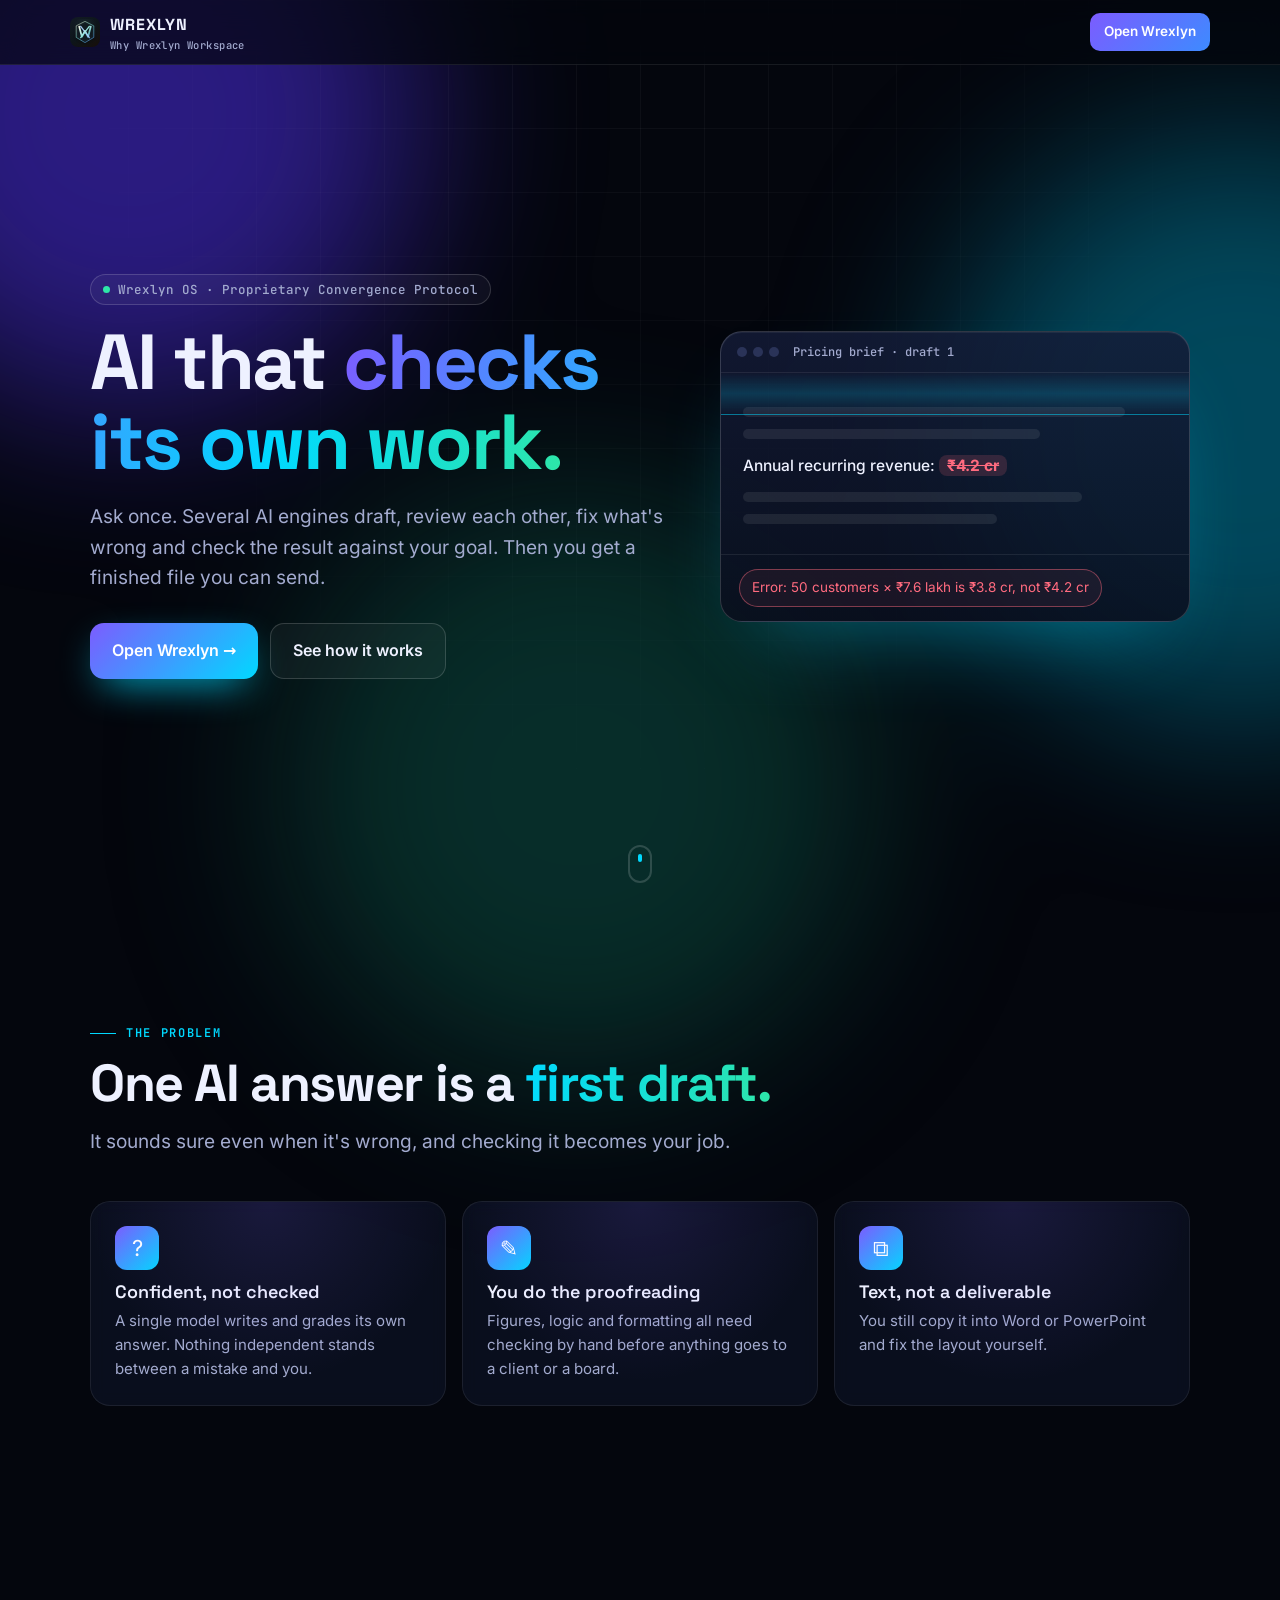
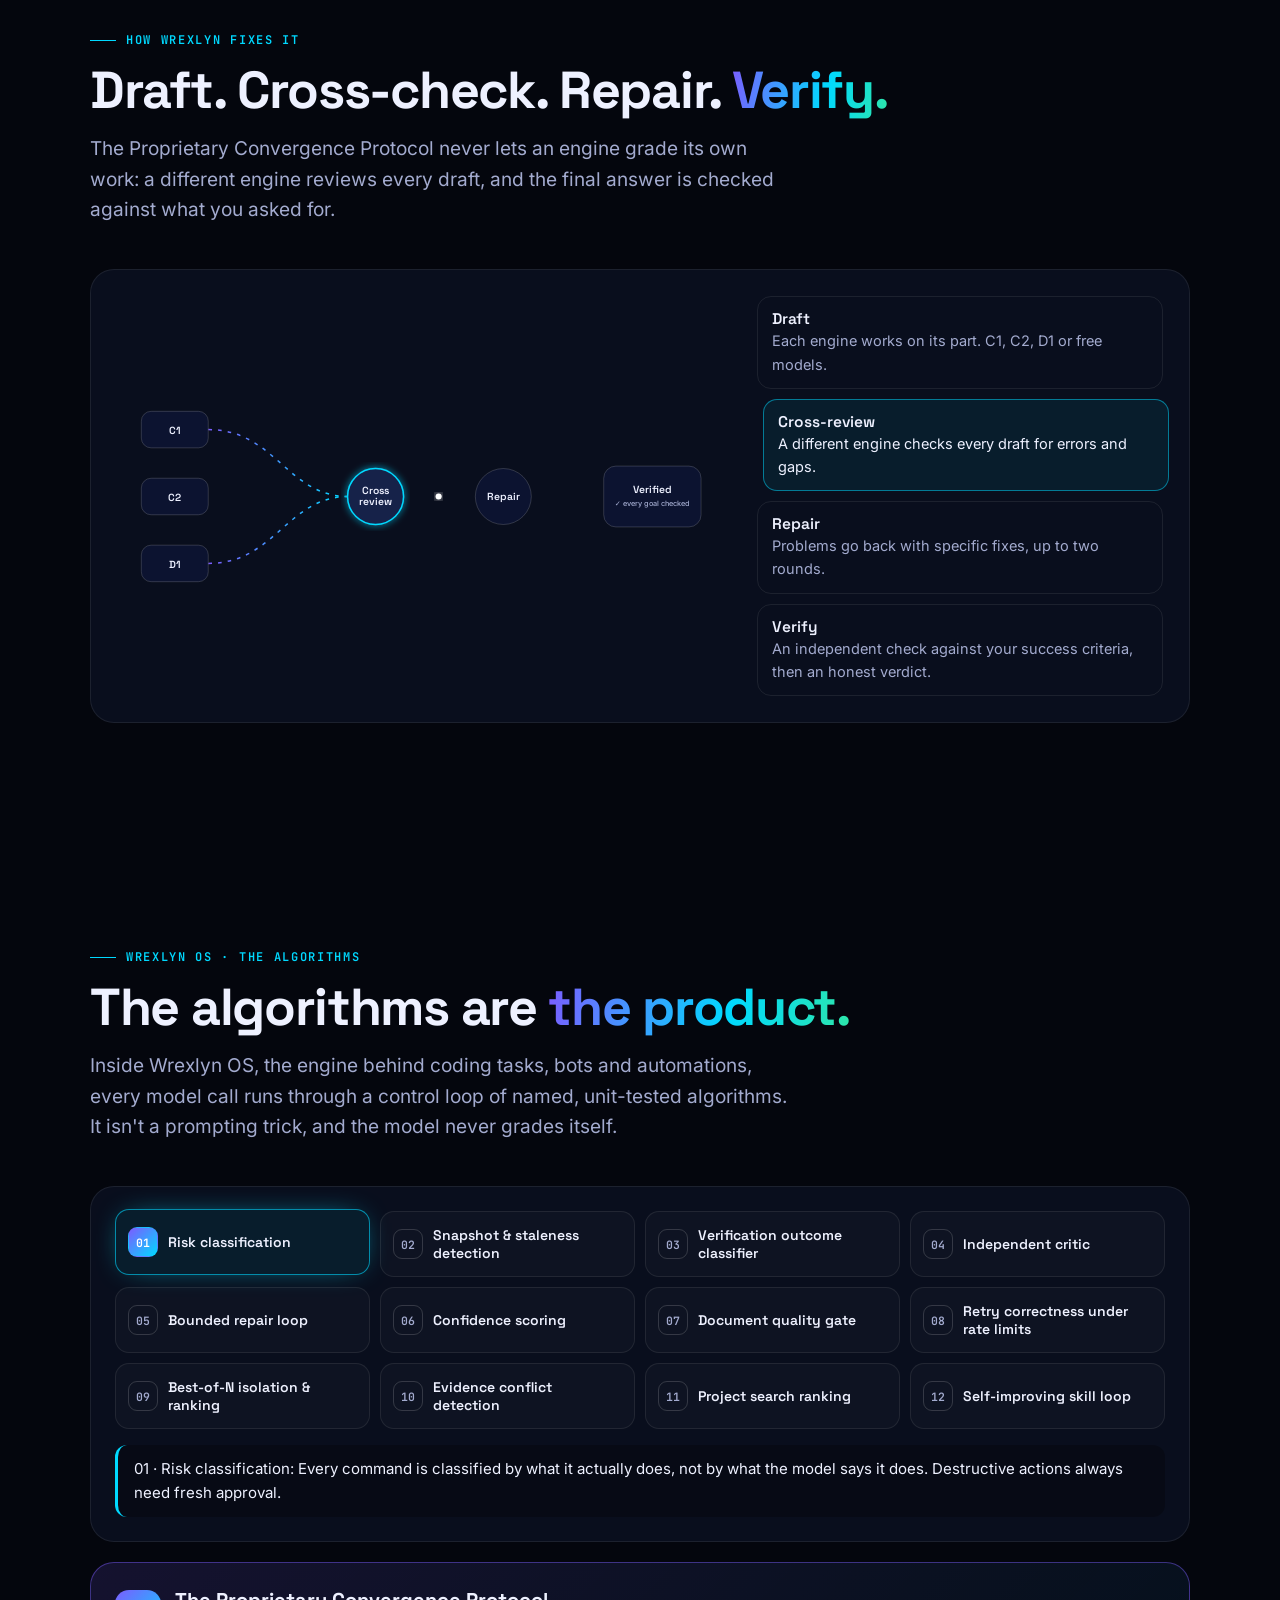
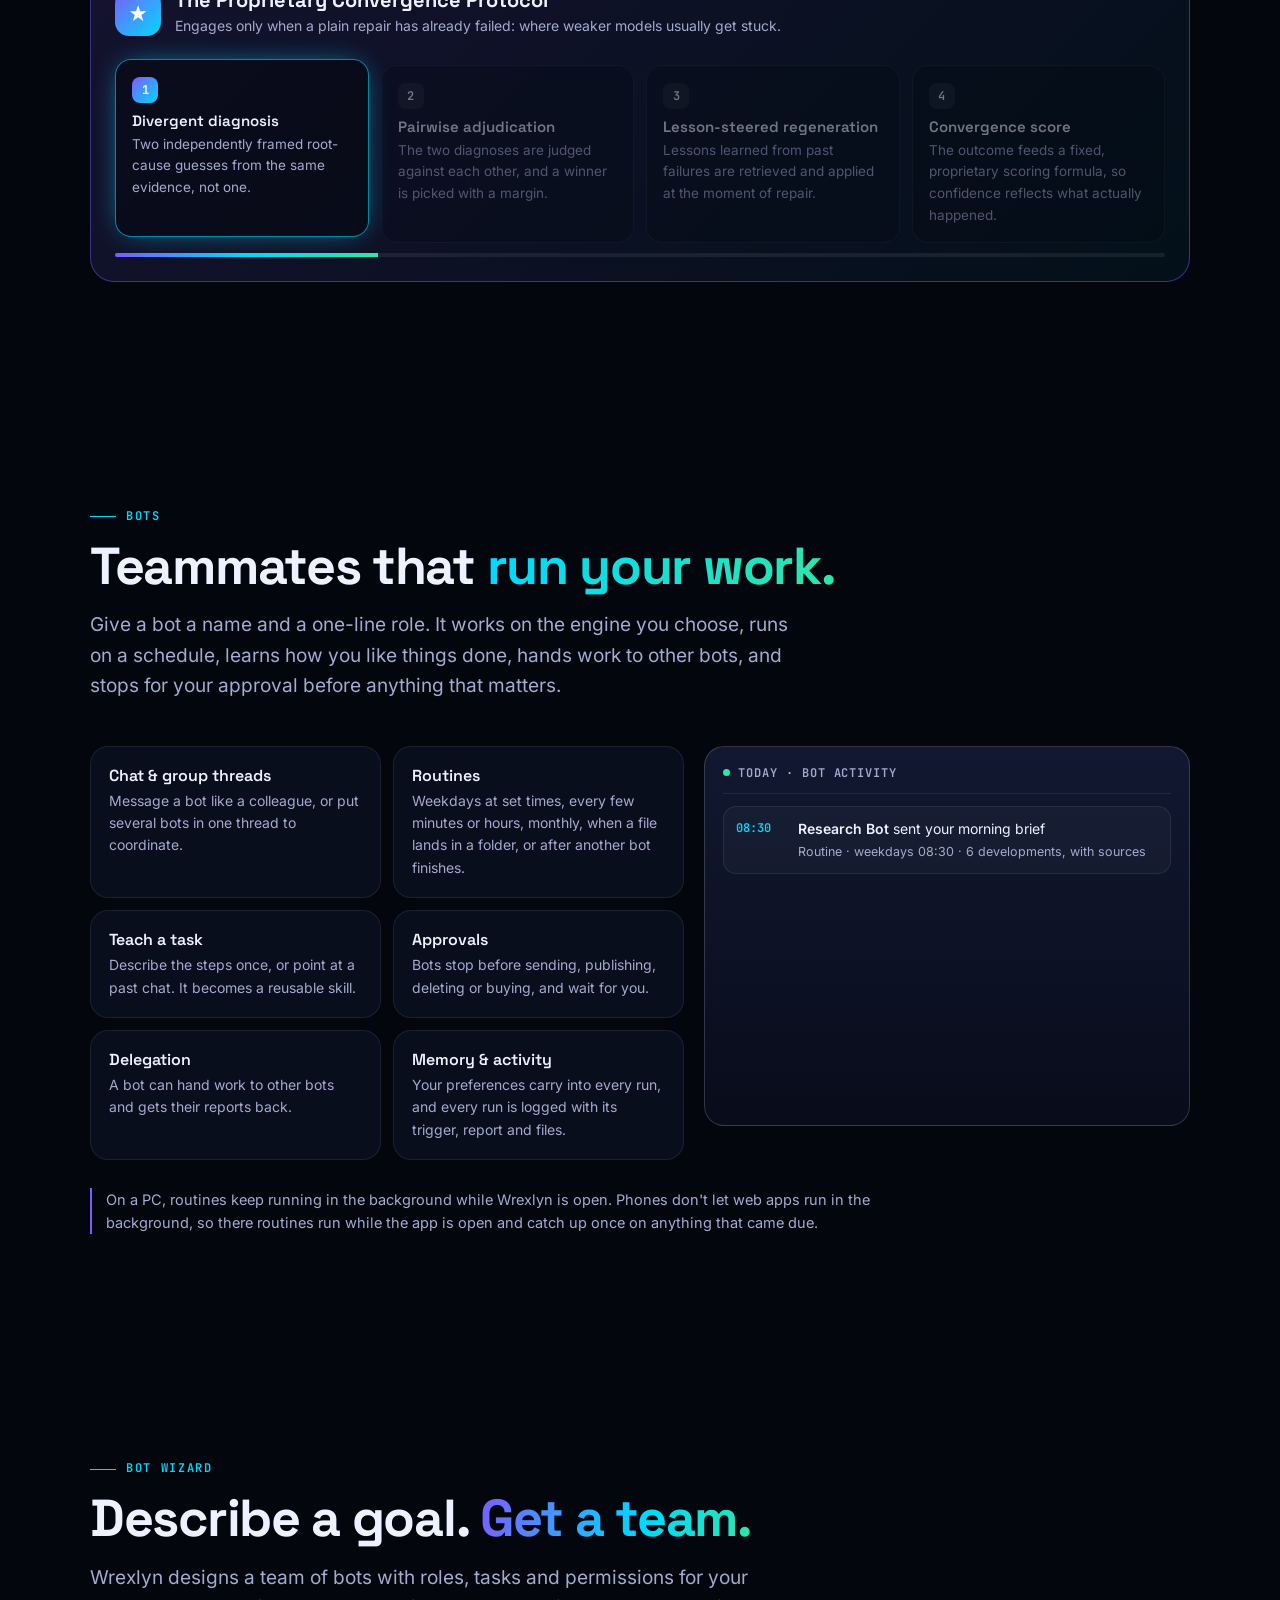
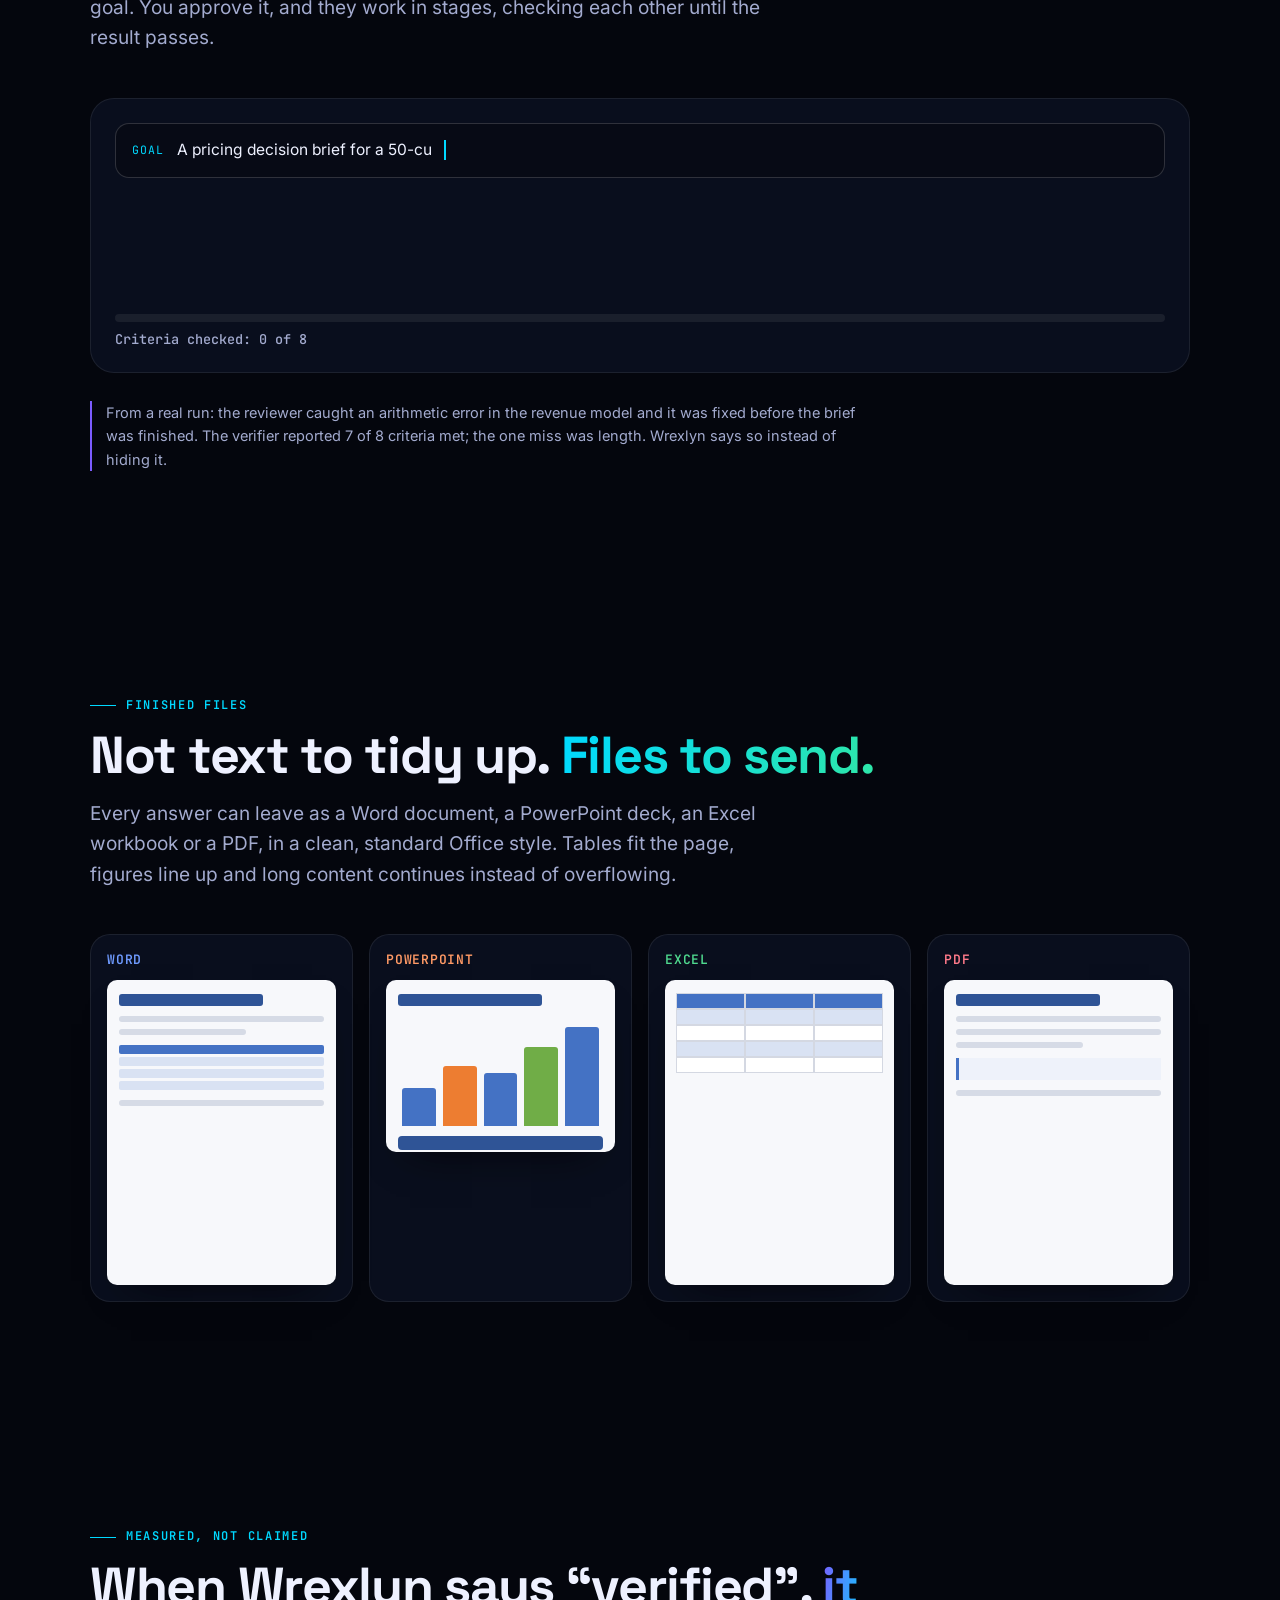
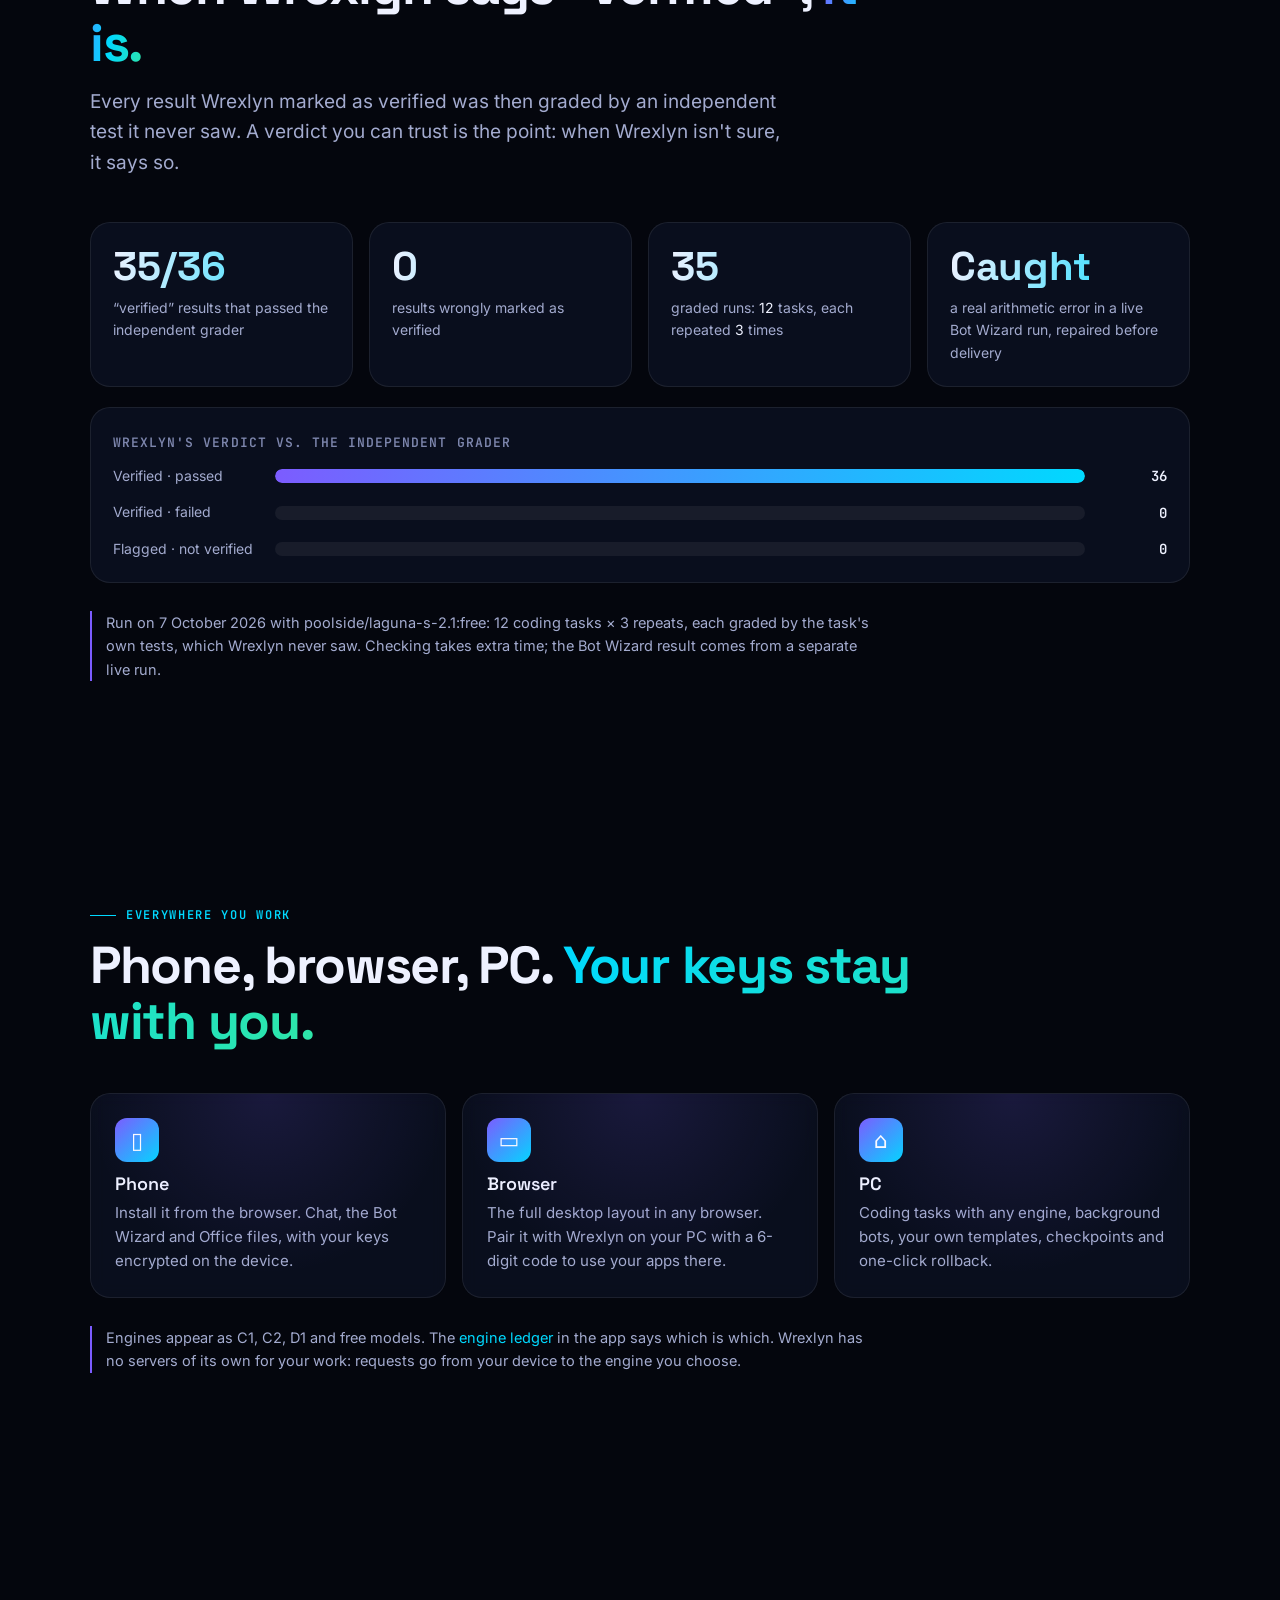
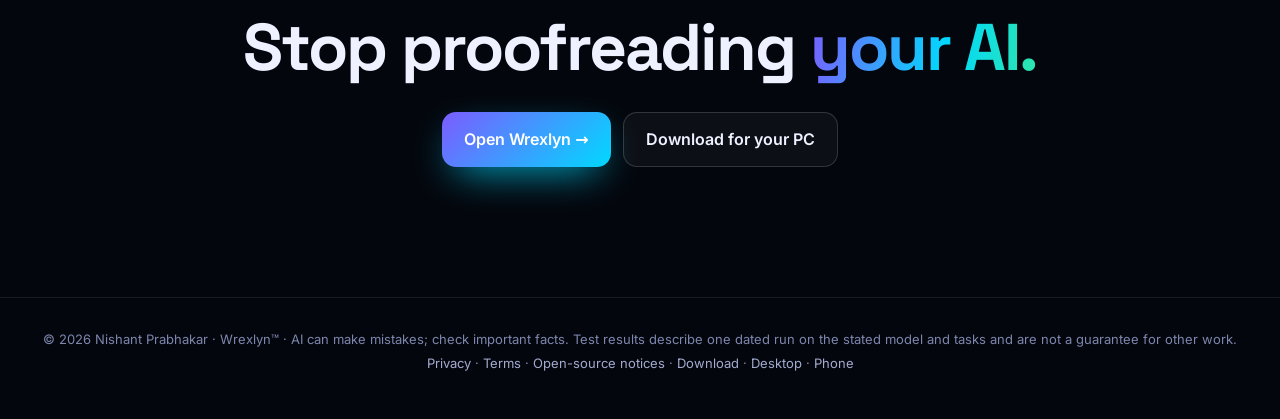
==== commit 6d77f8ac: "Why Wrexlyn Workspace: link the open-source notices Co-Authored-By: Claude Opus 5.5 <noreply@anthrop" ====
--- a/why-wrexlyn-workspace/index.html
+++ b/why-wrexlyn-workspace/index.html
@@ -241,7 +241,7 @@
 
 <footer class="foot">
   © <span class="cr-yr">2026</span> Nishant Prabhakar · Wrexlyn™ · AI can make mistakes; check important facts. Test results describe one dated run on the stated model and tasks and are not a guarantee for other work.<br>
-  <a href="https://wrexlyn.pages.dev/legal/privacy.html">Privacy</a> · <a href="https://wrexlyn.pages.dev/legal/terms.html">Terms</a> · <a href="https://wrexlyn.pages.dev/download/">Download</a> · <a href="https://wrexlyn.pages.dev/desktop/">Desktop</a> · <a href="https://wrexlyn.pages.dev/?phone">Phone</a>
+  <a href="https://wrexlyn.pages.dev/legal/privacy.html">Privacy</a> · <a href="https://wrexlyn.pages.dev/legal/terms.html">Terms</a> · <a href="https://wrexlyn.pages.dev/legal/notices.html">Open-source notices</a> · <a href="https://wrexlyn.pages.dev/download/">Download</a> · <a href="https://wrexlyn.pages.dev/desktop/">Desktop</a> · <a href="https://wrexlyn.pages.dev/?phone">Phone</a>
 </footer>
 <script src="pitch.js"></script>
 </body>
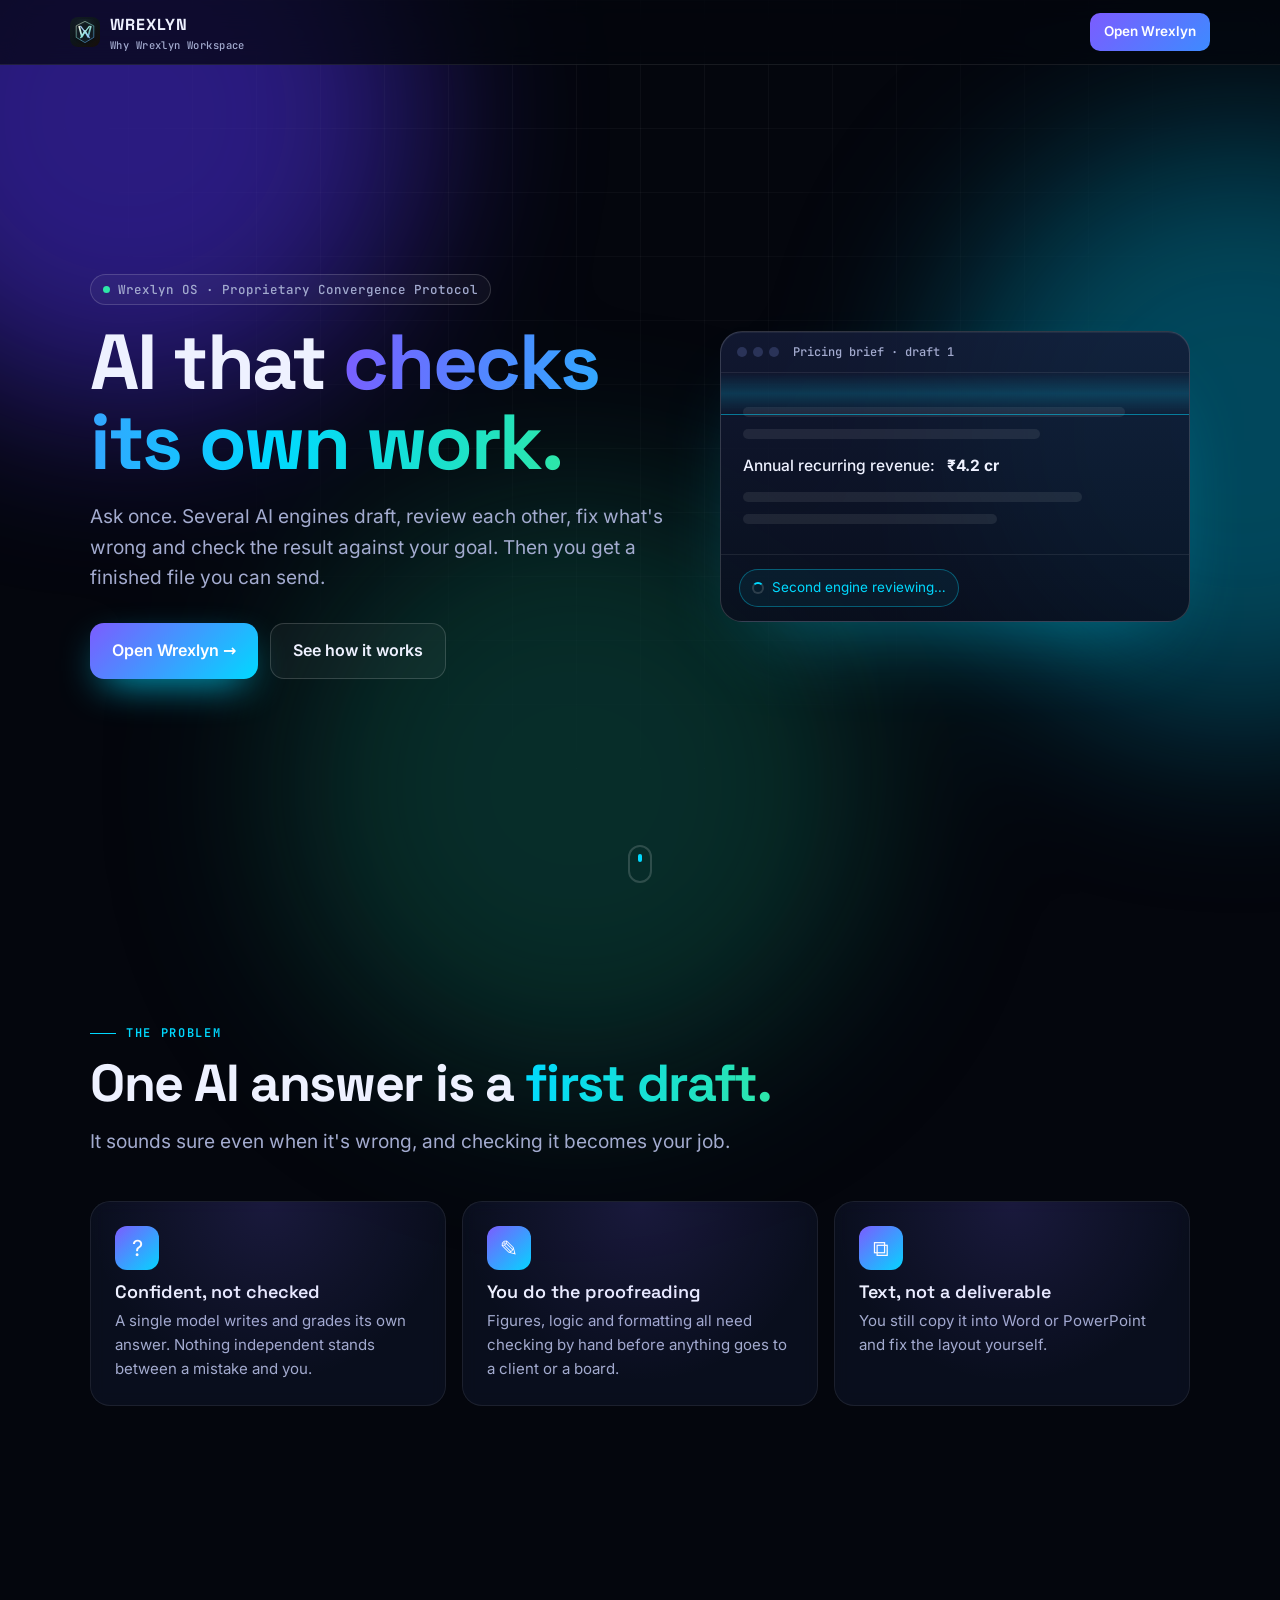
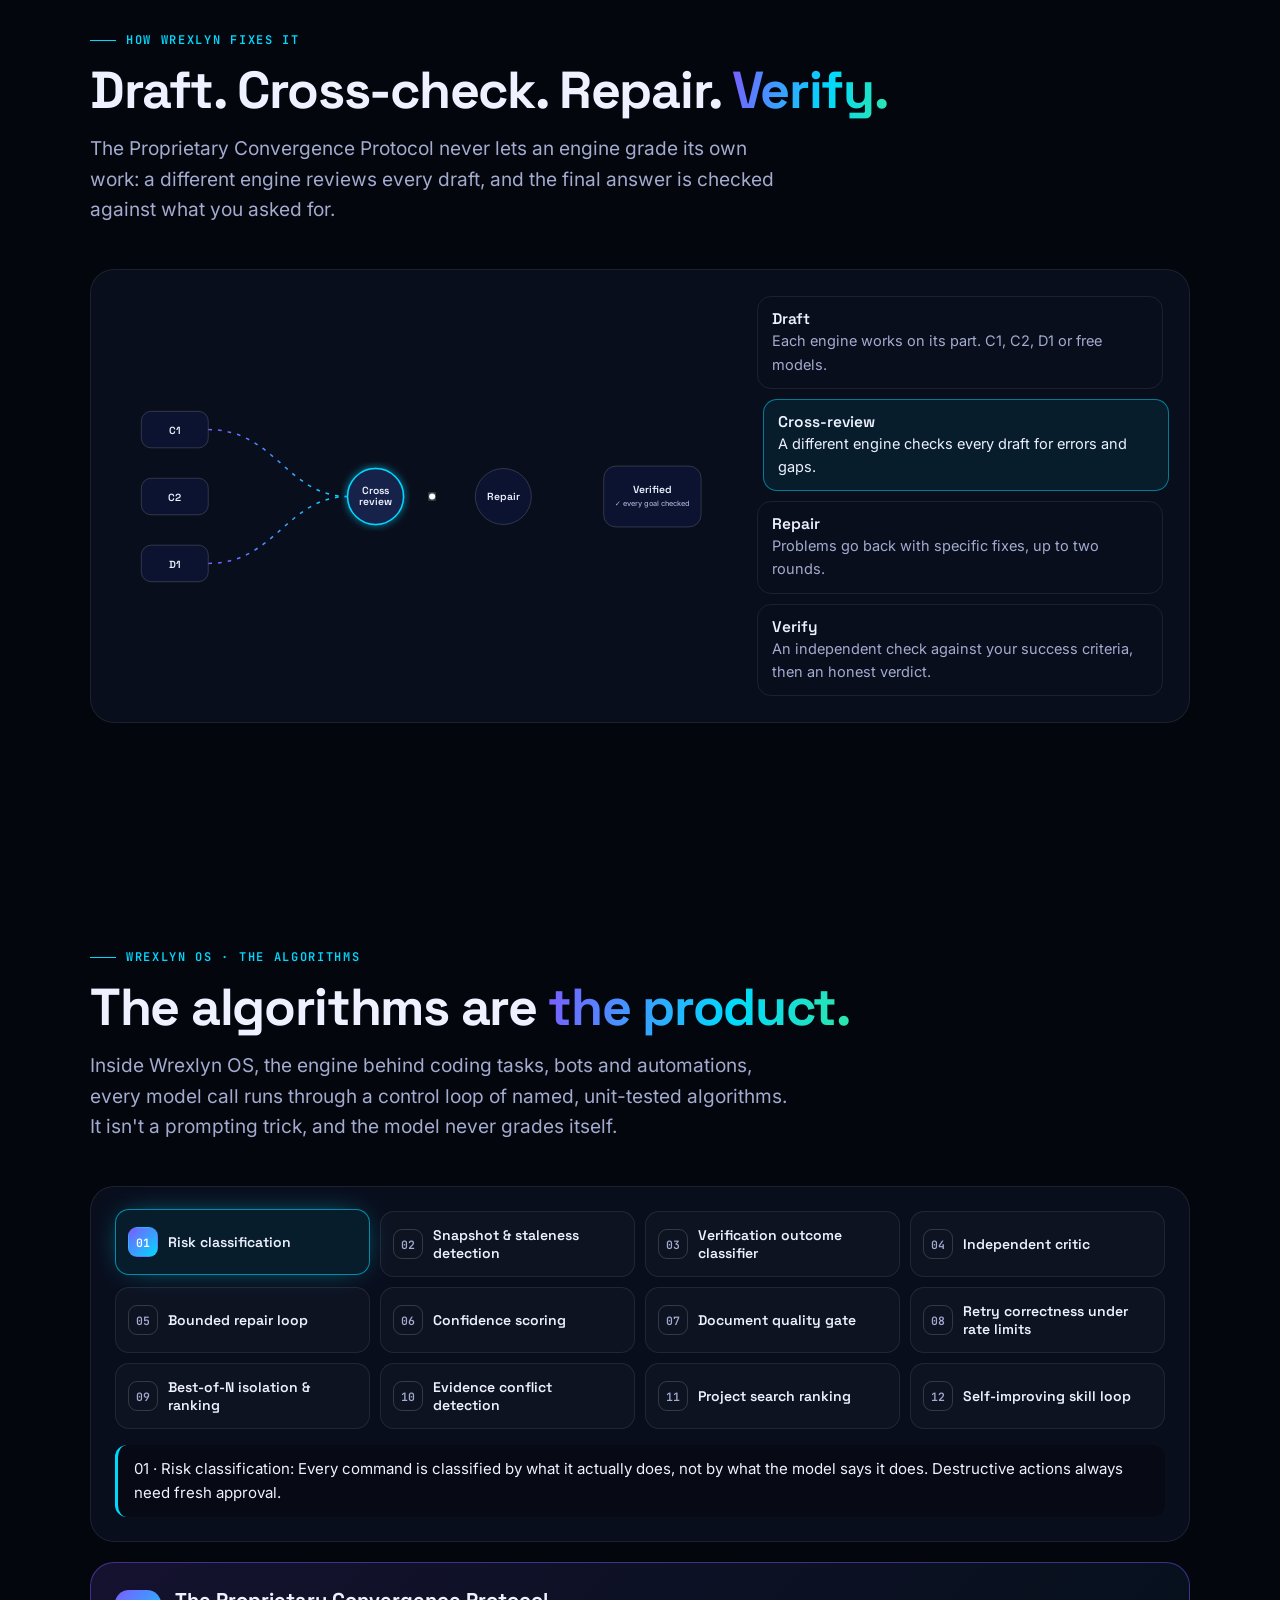
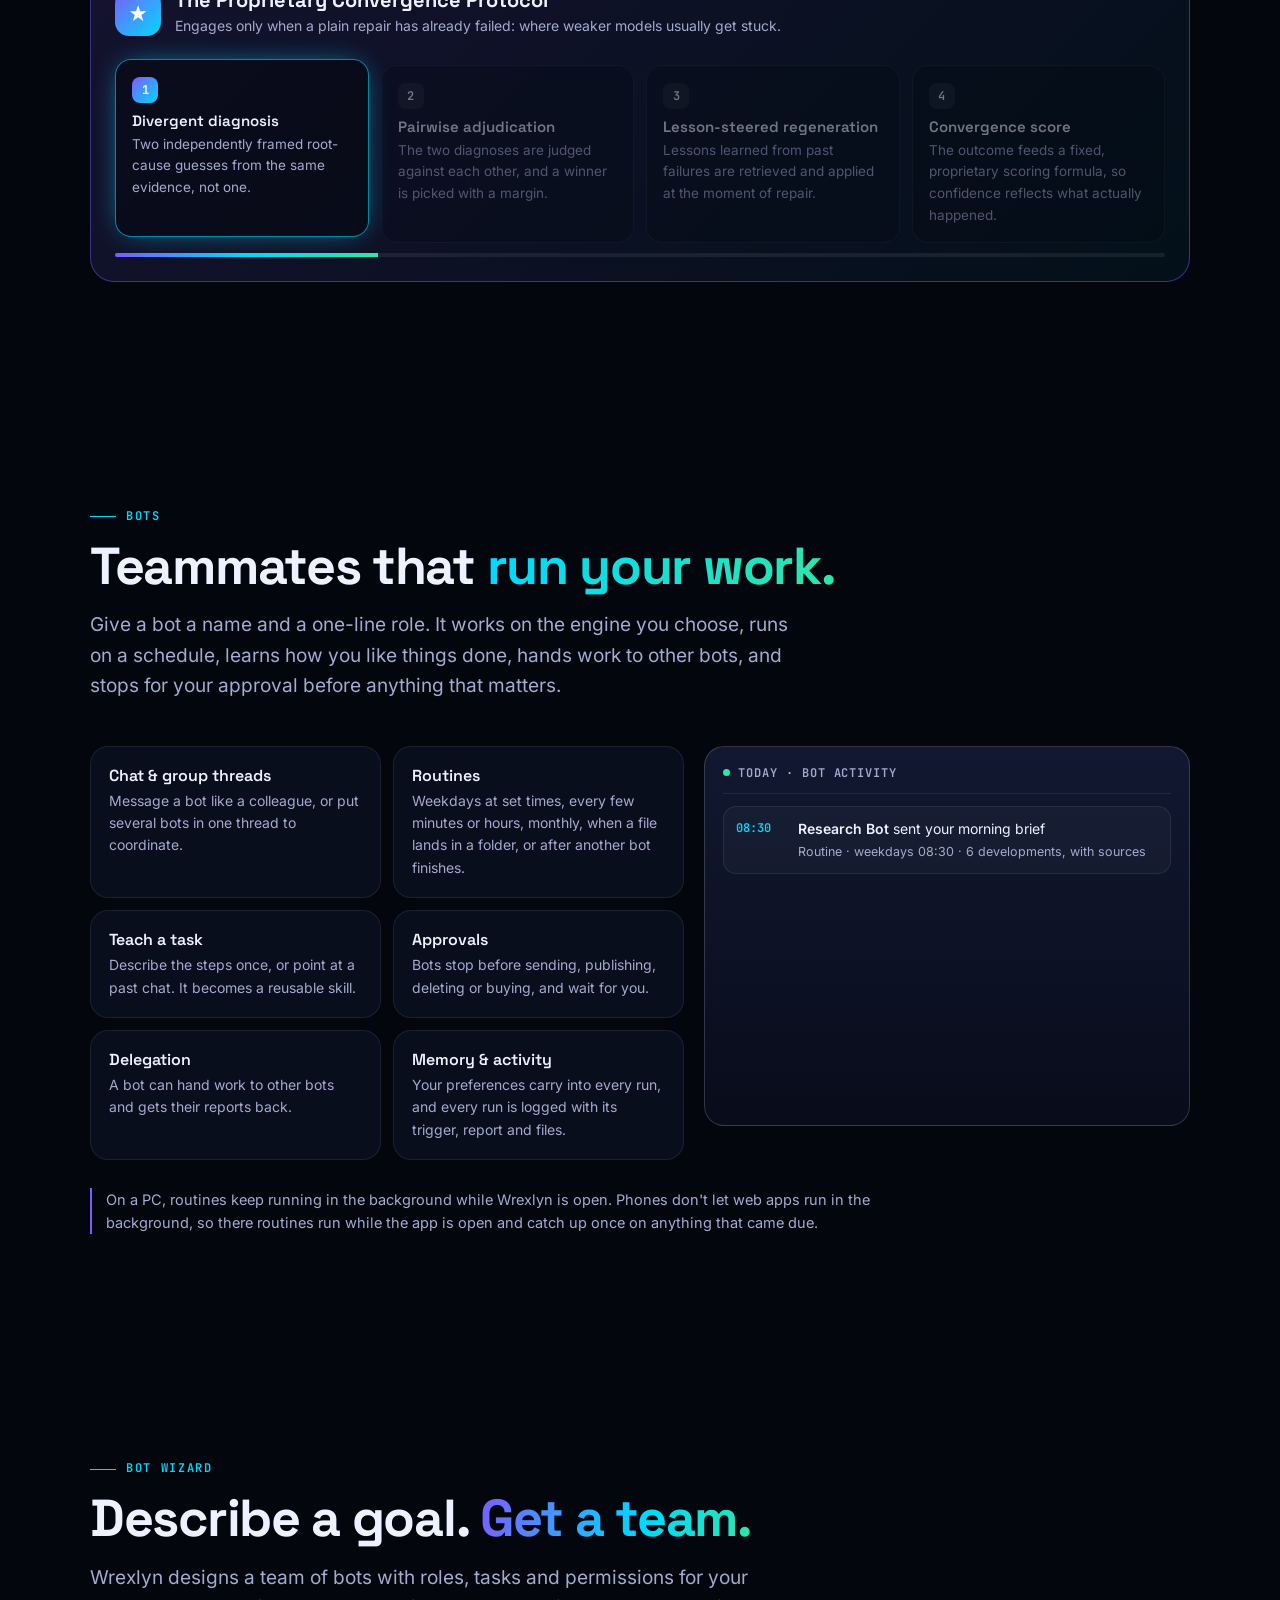
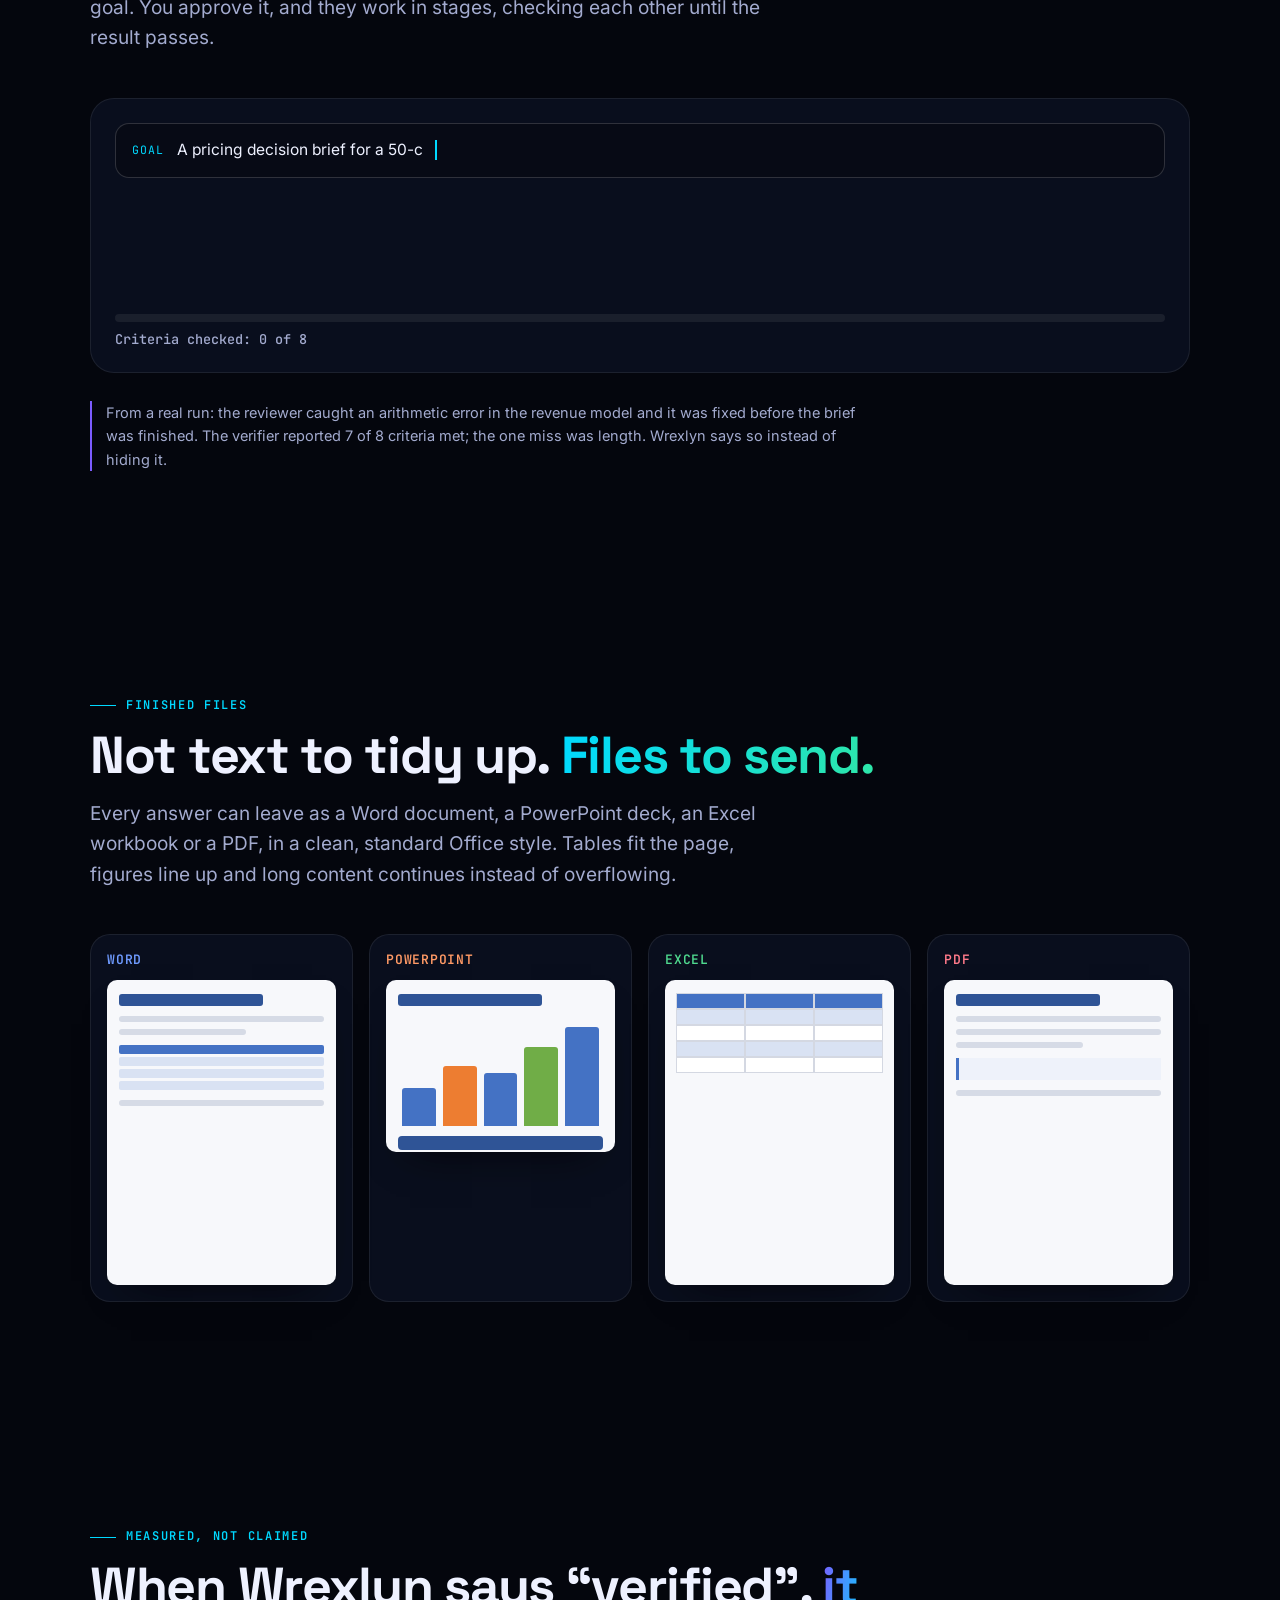
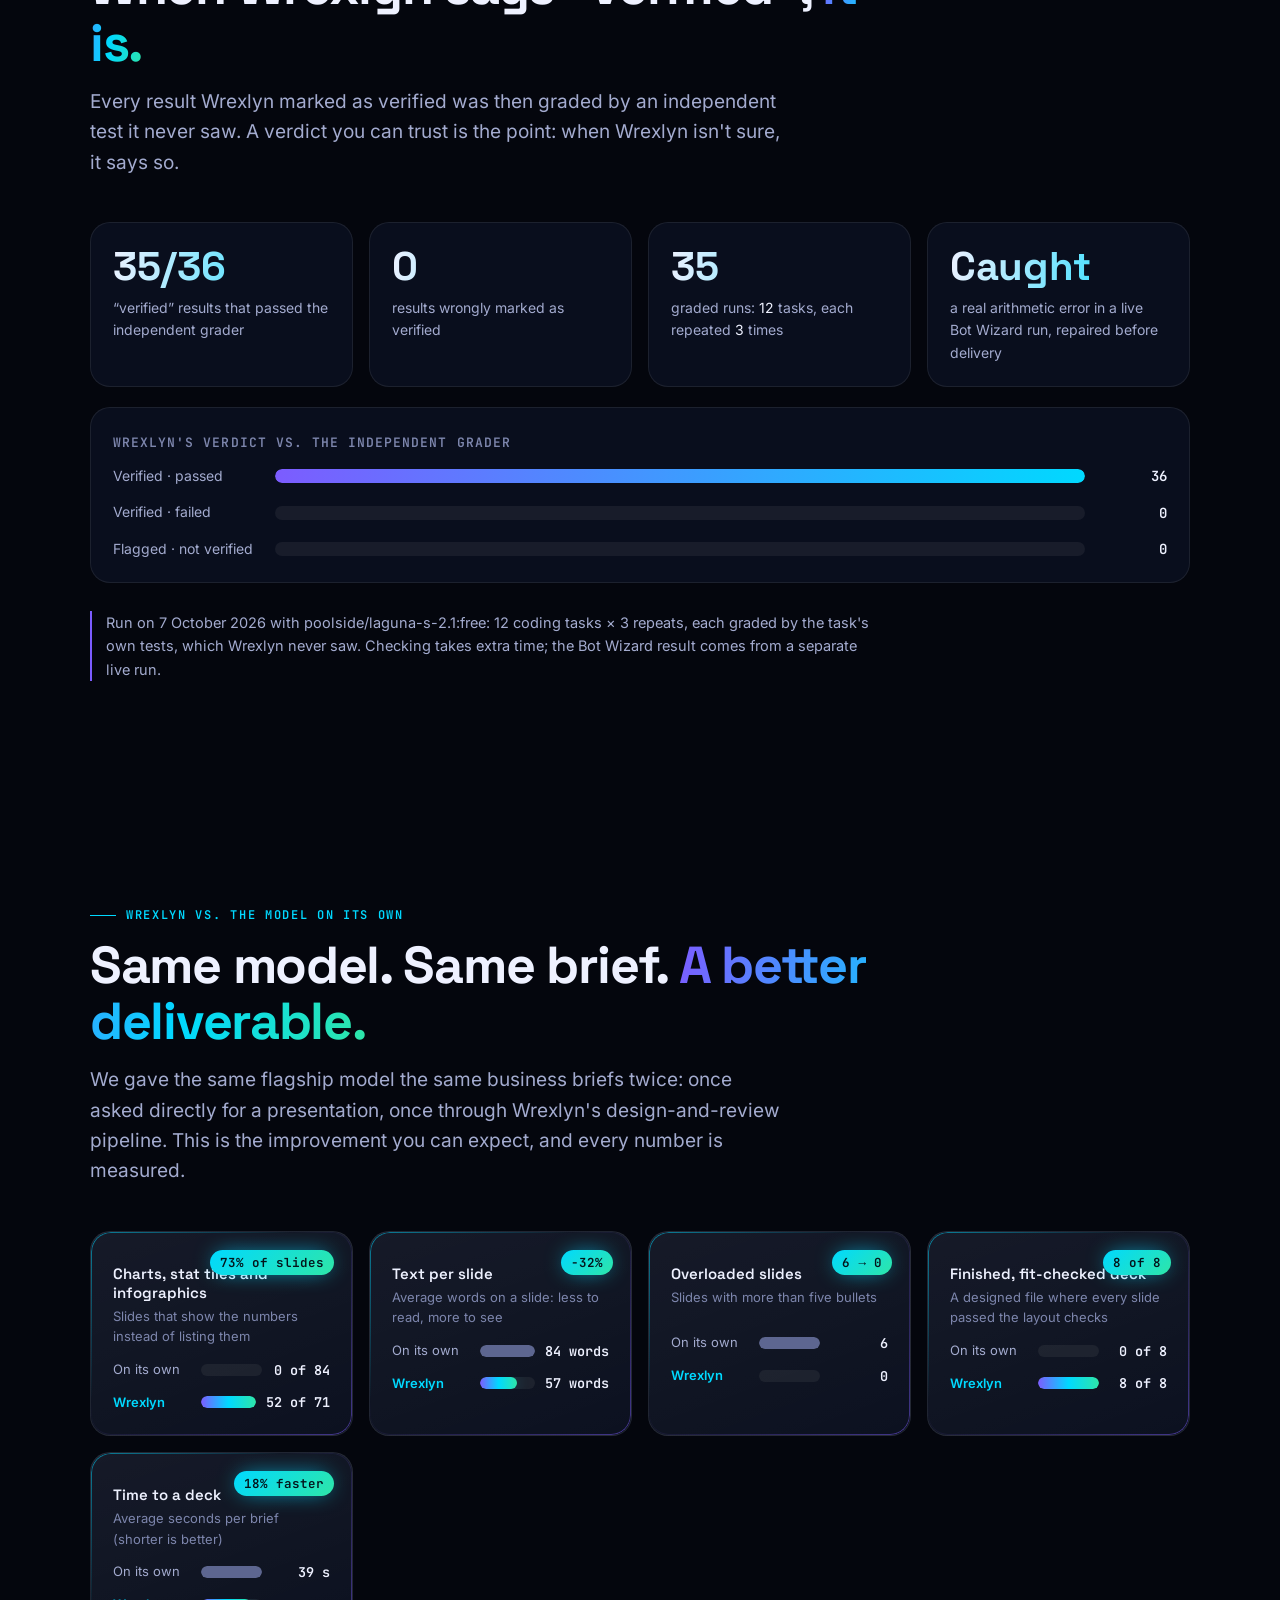
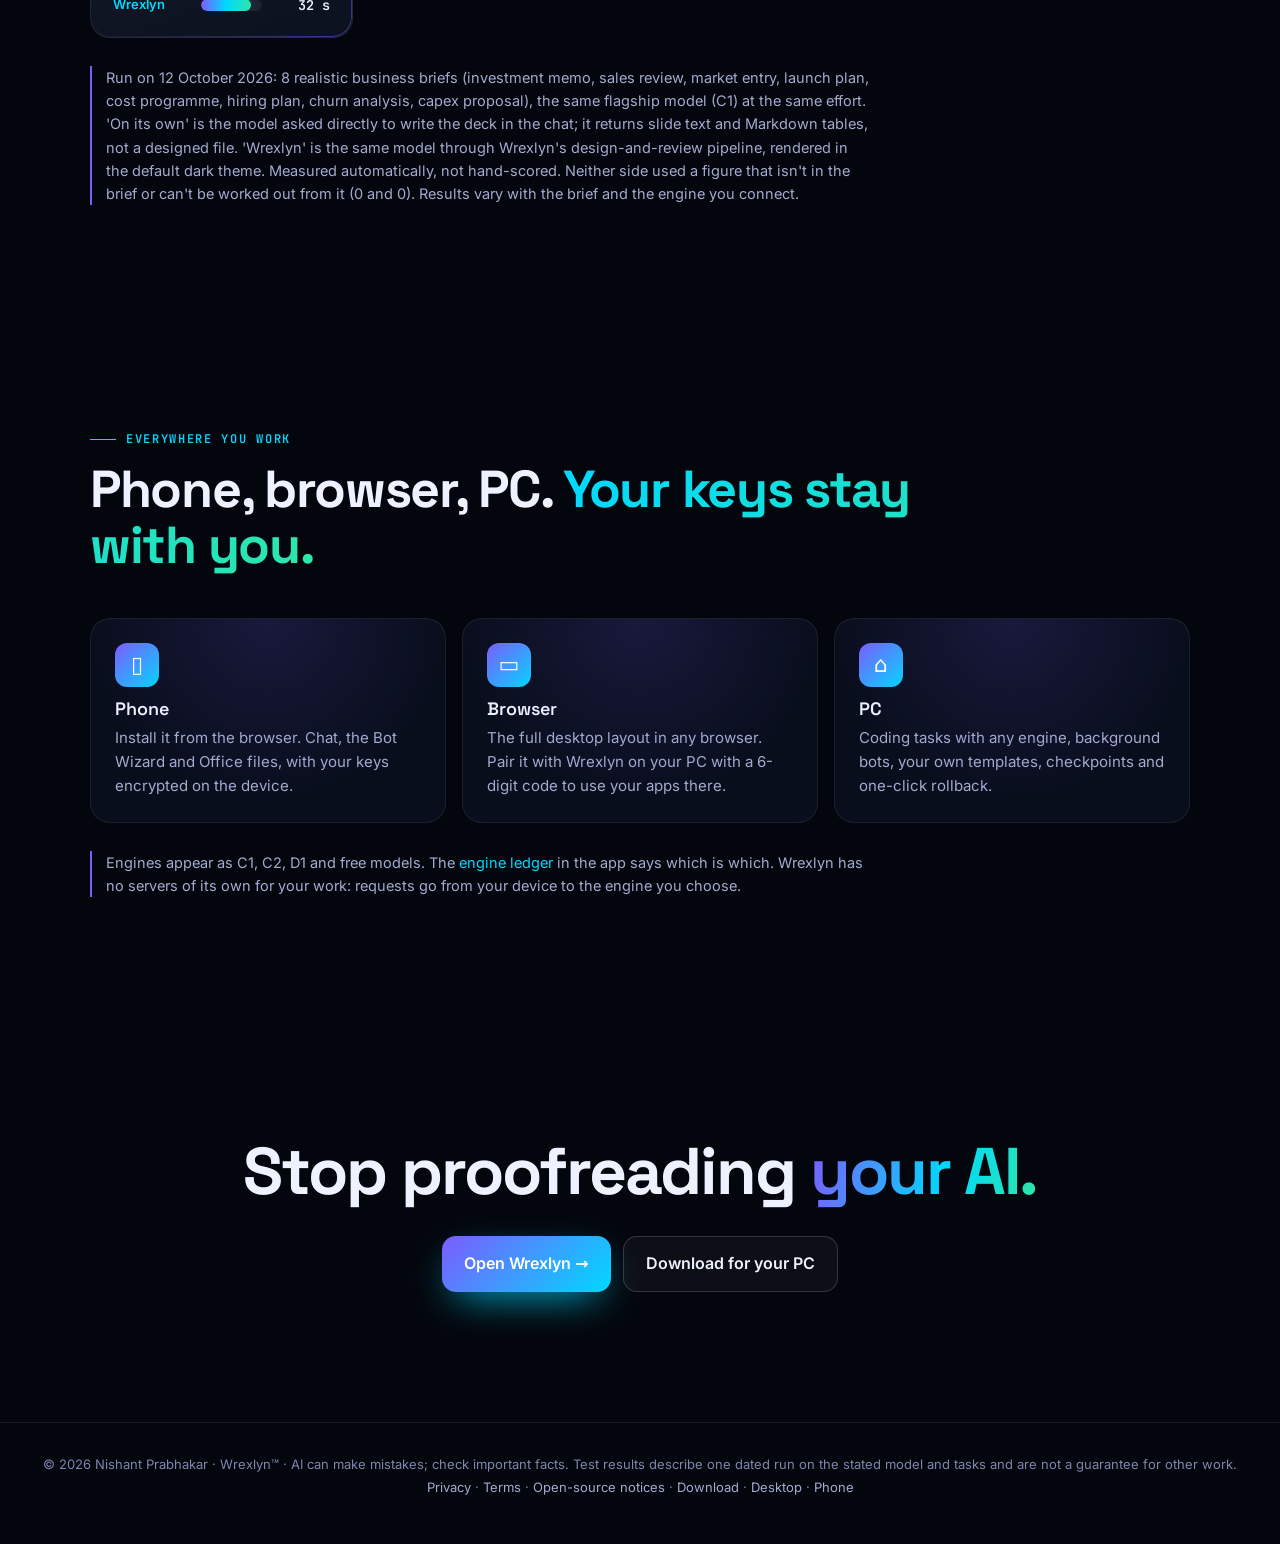
==== commit 34b5e8f0: "Why Wrexlyn: measured comparison with the model on its own Co-Authored-By: Claude Opus 5.5 <noreply@" ====
--- a/why-wrexlyn-workspace/index.html
+++ b/why-wrexlyn-workspace/index.html
@@ -216,6 +216,17 @@
   </div>
 </section>
 
+<!-- ============================== VS BASE MODEL ============================== -->
+<section id="vsbase">
+  <div class="wrap">
+    <span class="kicker rv">Wrexlyn vs. the model on its own</span>
+    <h2 class="t rv d1">Same model. Same brief. <span class="grad">A better deliverable.</span></h2>
+    <p class="lede rv d2">We gave the same flagship model the same business briefs twice: once asked directly for a presentation, once through Wrexlyn's design-and-review pipeline. This is the improvement you can expect, and every number is measured.</p>
+    <div class="duel" id="duel"></div>
+    <p class="note rv" id="vsNote">Loading the measured comparison…</p>
+  </div>
+</section>
+
 <!-- ============================== EVERYWHERE ============================== -->
 <section id="everywhere">
   <div class="wrap">
--- a/why-wrexlyn-workspace/pitch.css
+++ b/why-wrexlyn-workspace/pitch.css
@@ -253,3 +253,20 @@
 
 /* shown inside the desktop app */
 html.embedded .nav,html.embedded .progress{display:none}
+
+/* vs. the model on its own */
+.duel{display:grid;grid-template-columns:repeat(auto-fit,minmax(250px,1fr));gap:16px;margin-top:44px}
+.dt{position:relative;padding:22px;border-radius:20px;border:1px solid var(--line);background:linear-gradient(160deg,rgba(255,255,255,.05),rgba(255,255,255,.01)),var(--glass);overflow:hidden;opacity:0;transform:translateY(18px);transition:opacity .7s,transform .7s cubic-bezier(.2,1,.3,1)}
+.duel.in .dt{opacity:1;transform:none}
+.duel.in .dt:nth-child(2){transition-delay:.12s}.duel.in .dt:nth-child(3){transition-delay:.24s}.duel.in .dt:nth-child(4){transition-delay:.36s}.duel.in .dt:nth-child(5){transition-delay:.48s}
+.dt::before{content:"";position:absolute;inset:0;border-radius:inherit;padding:1px;background:linear-gradient(140deg,rgba(0,217,255,.55),transparent 40%,rgba(124,92,255,.5));-webkit-mask:linear-gradient(#000 0 0) content-box,linear-gradient(#000 0 0);-webkit-mask-composite:xor;mask-composite:exclude;pointer-events:none}
+.dt h3{font:600 15px var(--disp);color:var(--ink);margin-bottom:4px}
+.dt .why{font-size:13px;color:var(--dim);min-height:2.6em}
+.dt .up{position:absolute;top:18px;right:18px;padding:4px 10px;border-radius:20px;font:700 12.5px var(--mono);color:#04131a;background:linear-gradient(135deg,var(--a2),var(--a3));box-shadow:0 0 22px -6px var(--a2)}
+.dt .rowd{display:grid;grid-template-columns:78px 1fr auto;gap:10px;align-items:center;margin-top:12px;font-size:13px}
+.dt .rowd .lab{color:var(--mute)}
+.dt .rowd .track{height:12px;border-radius:8px;background:rgba(255,255,255,.06);overflow:hidden}
+.dt .rowd .fill{display:block;height:100%;width:0;border-radius:8px;transition:width 1.3s cubic-bezier(.2,.8,.2,1) .3s}
+.dt .rowd .fill.a{background:#5d6690}.dt .rowd .fill.b{background:linear-gradient(90deg,var(--a1),var(--a2),var(--a3));box-shadow:0 0 16px -4px var(--a2)}
+.dt .rowd .val{text-align:right;white-space:nowrap;min-width:58px;font:600 13.5px var(--mono);color:var(--ink)}
+.dt .rowd.w .lab{color:var(--a2);font-weight:600}
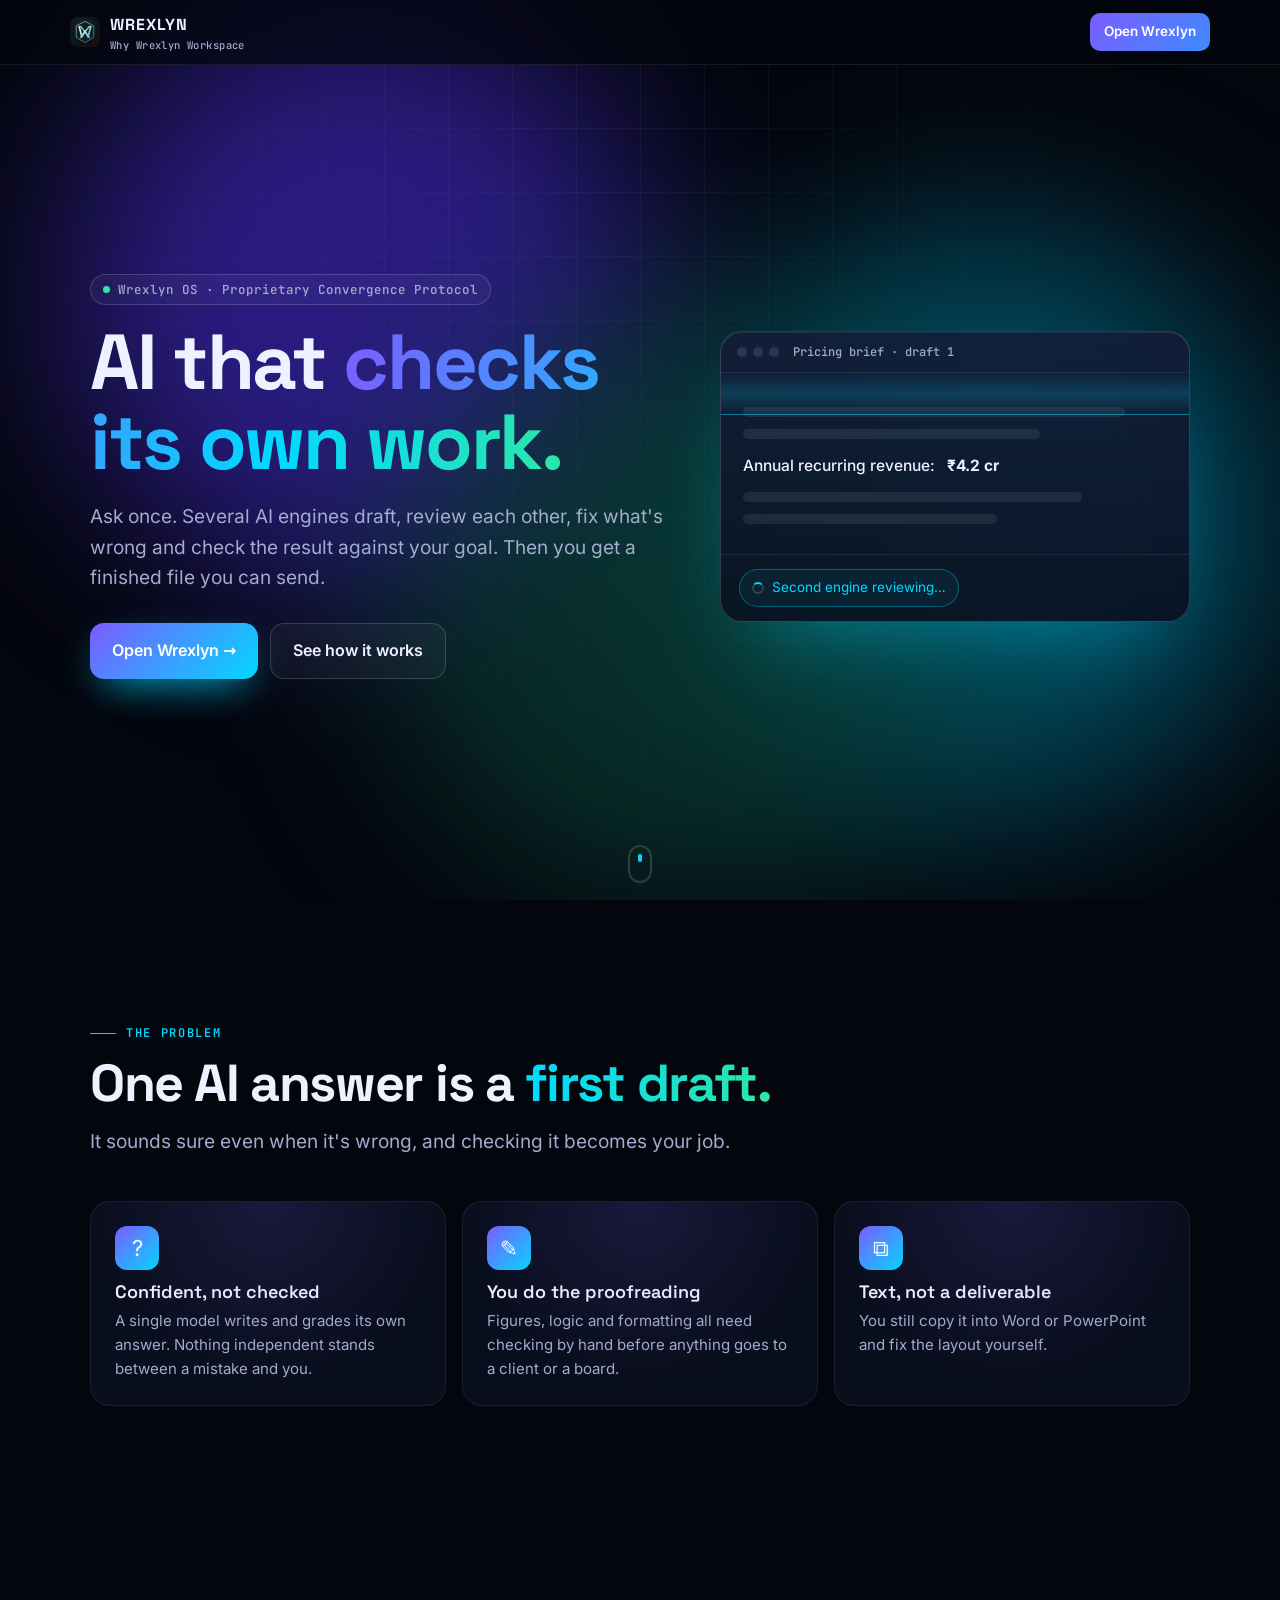
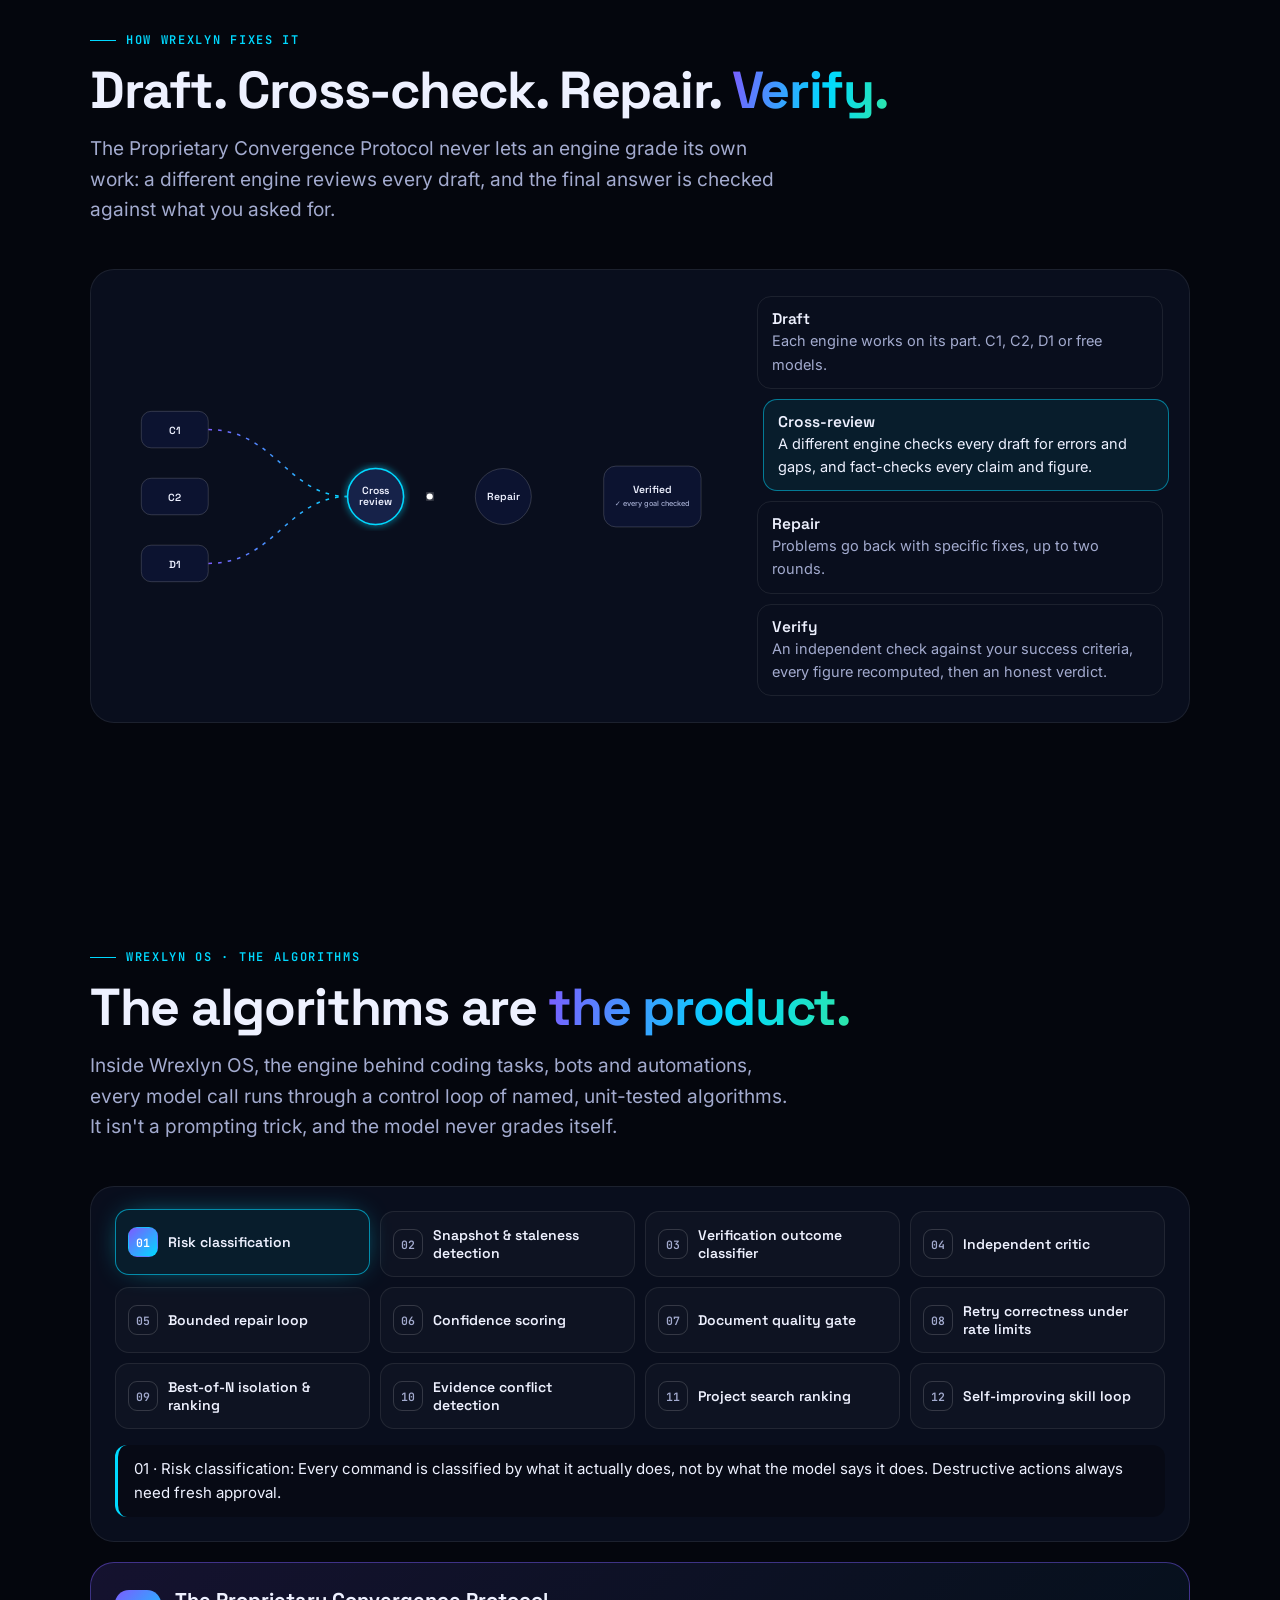
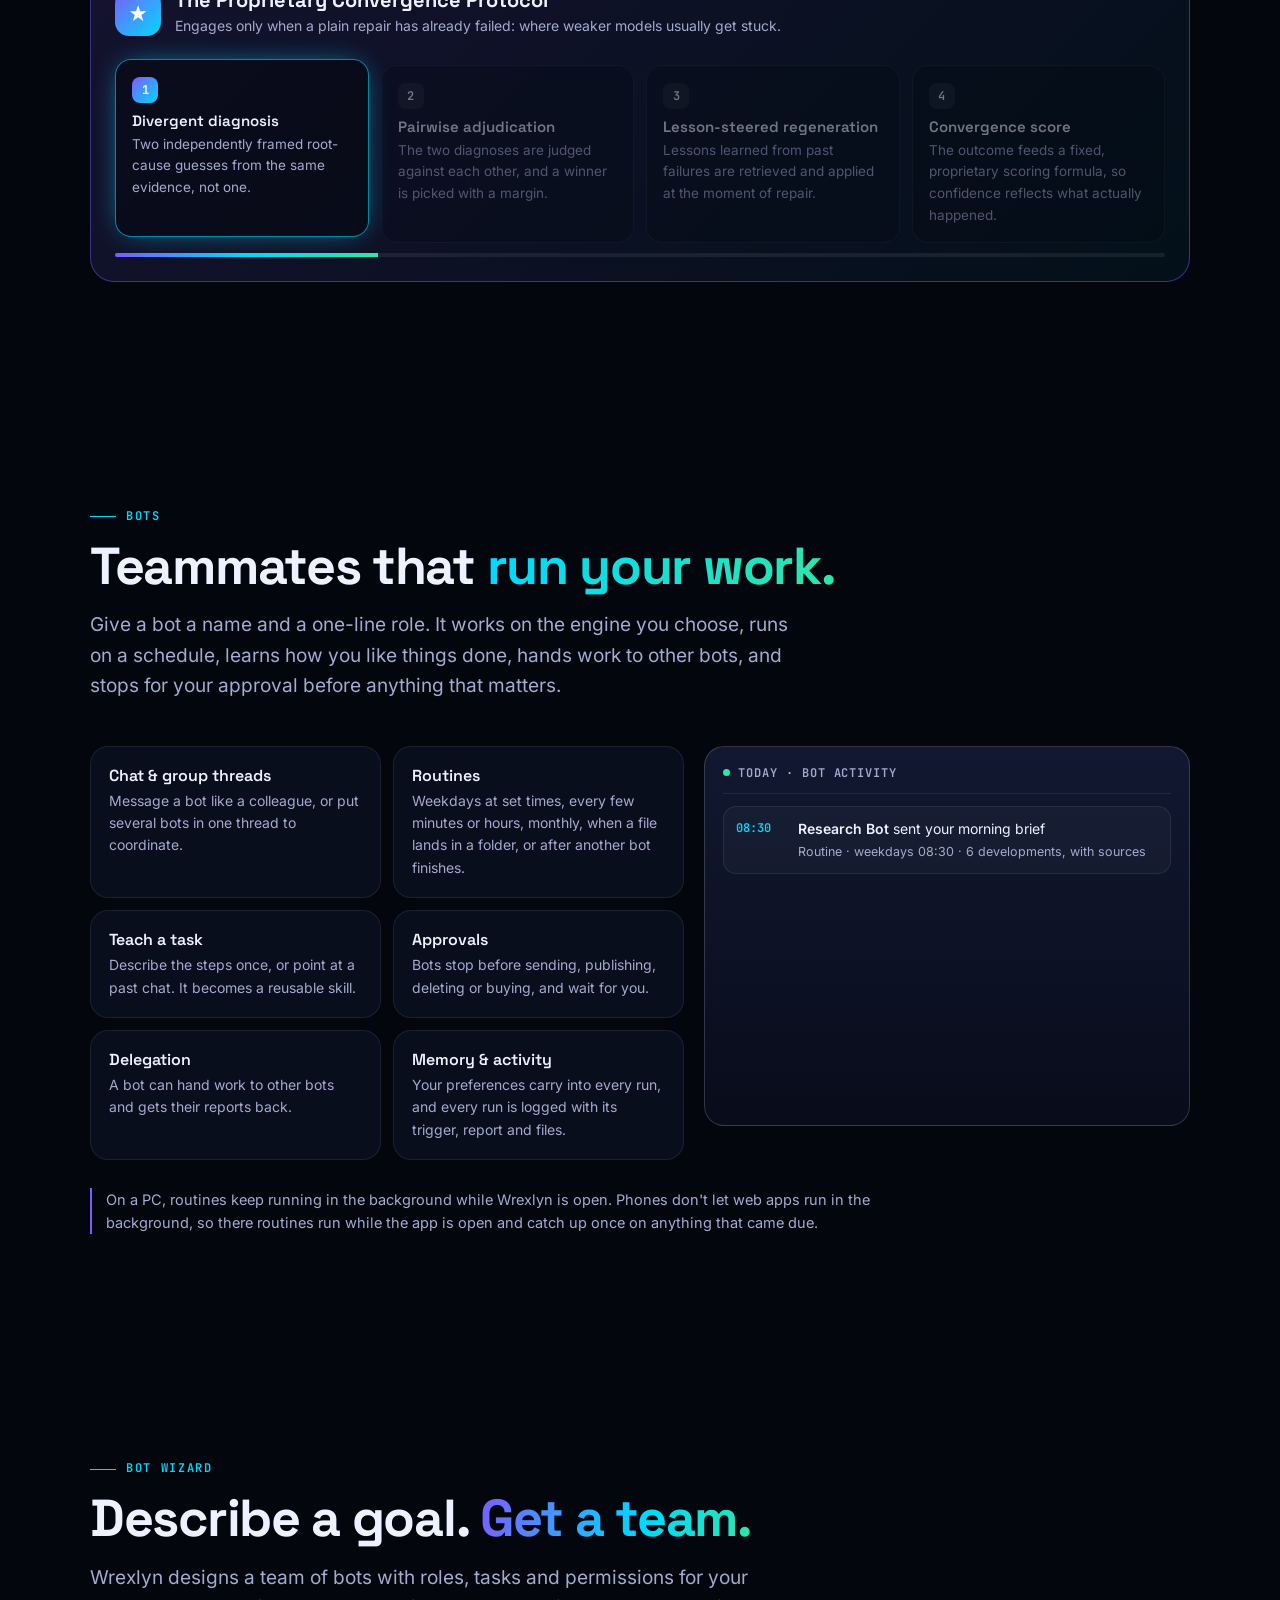
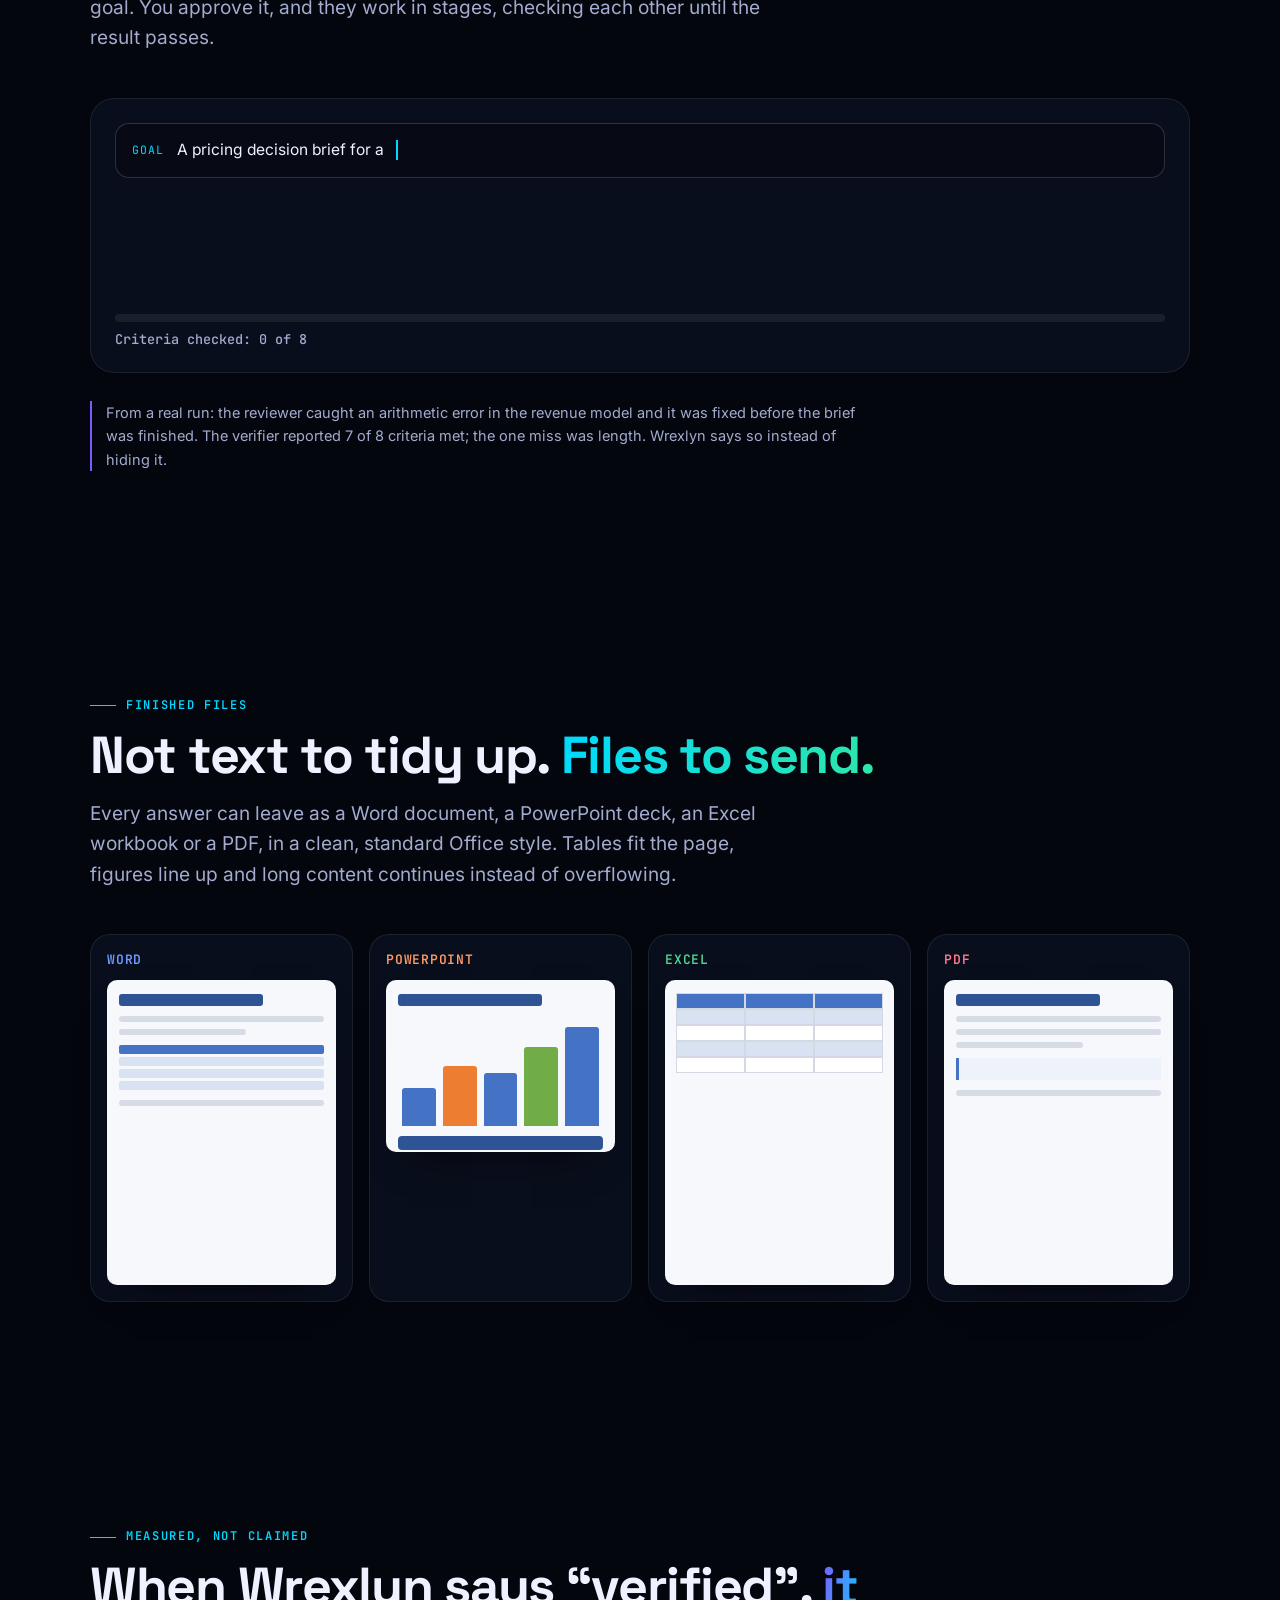
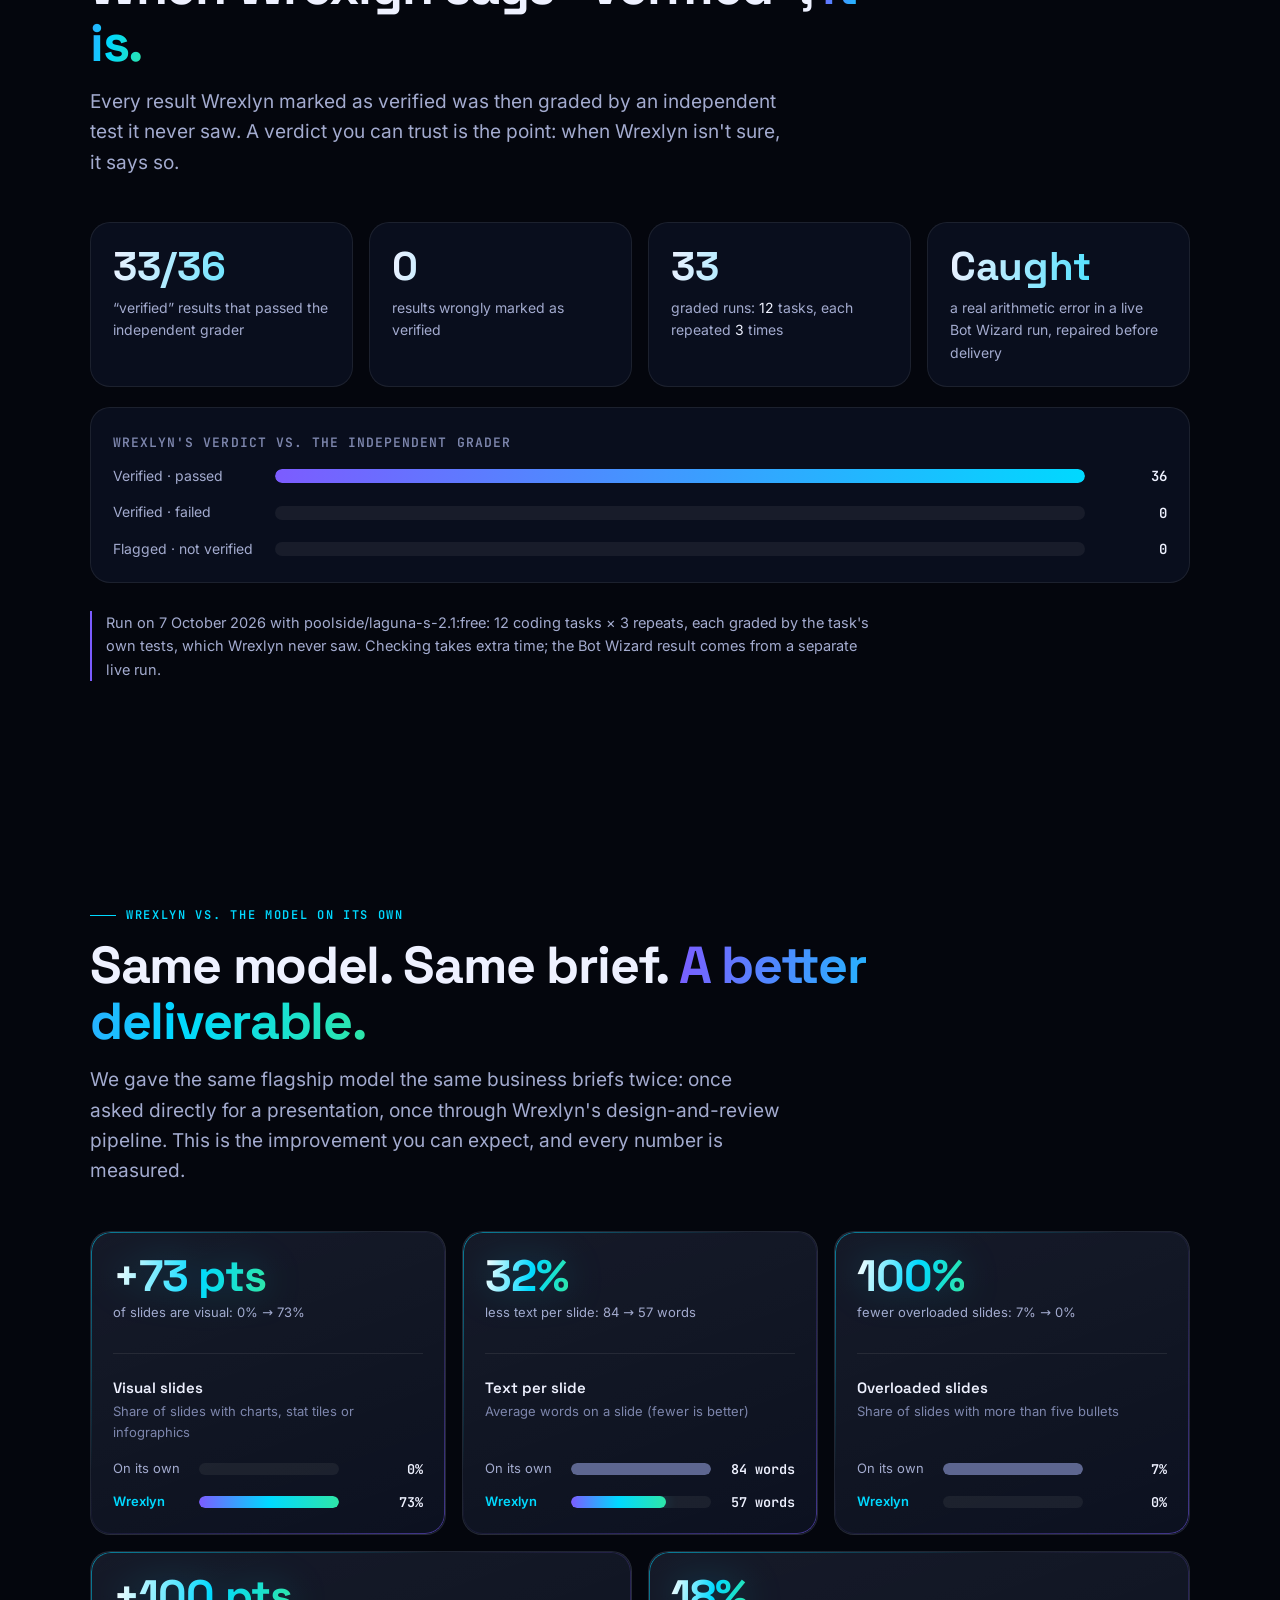
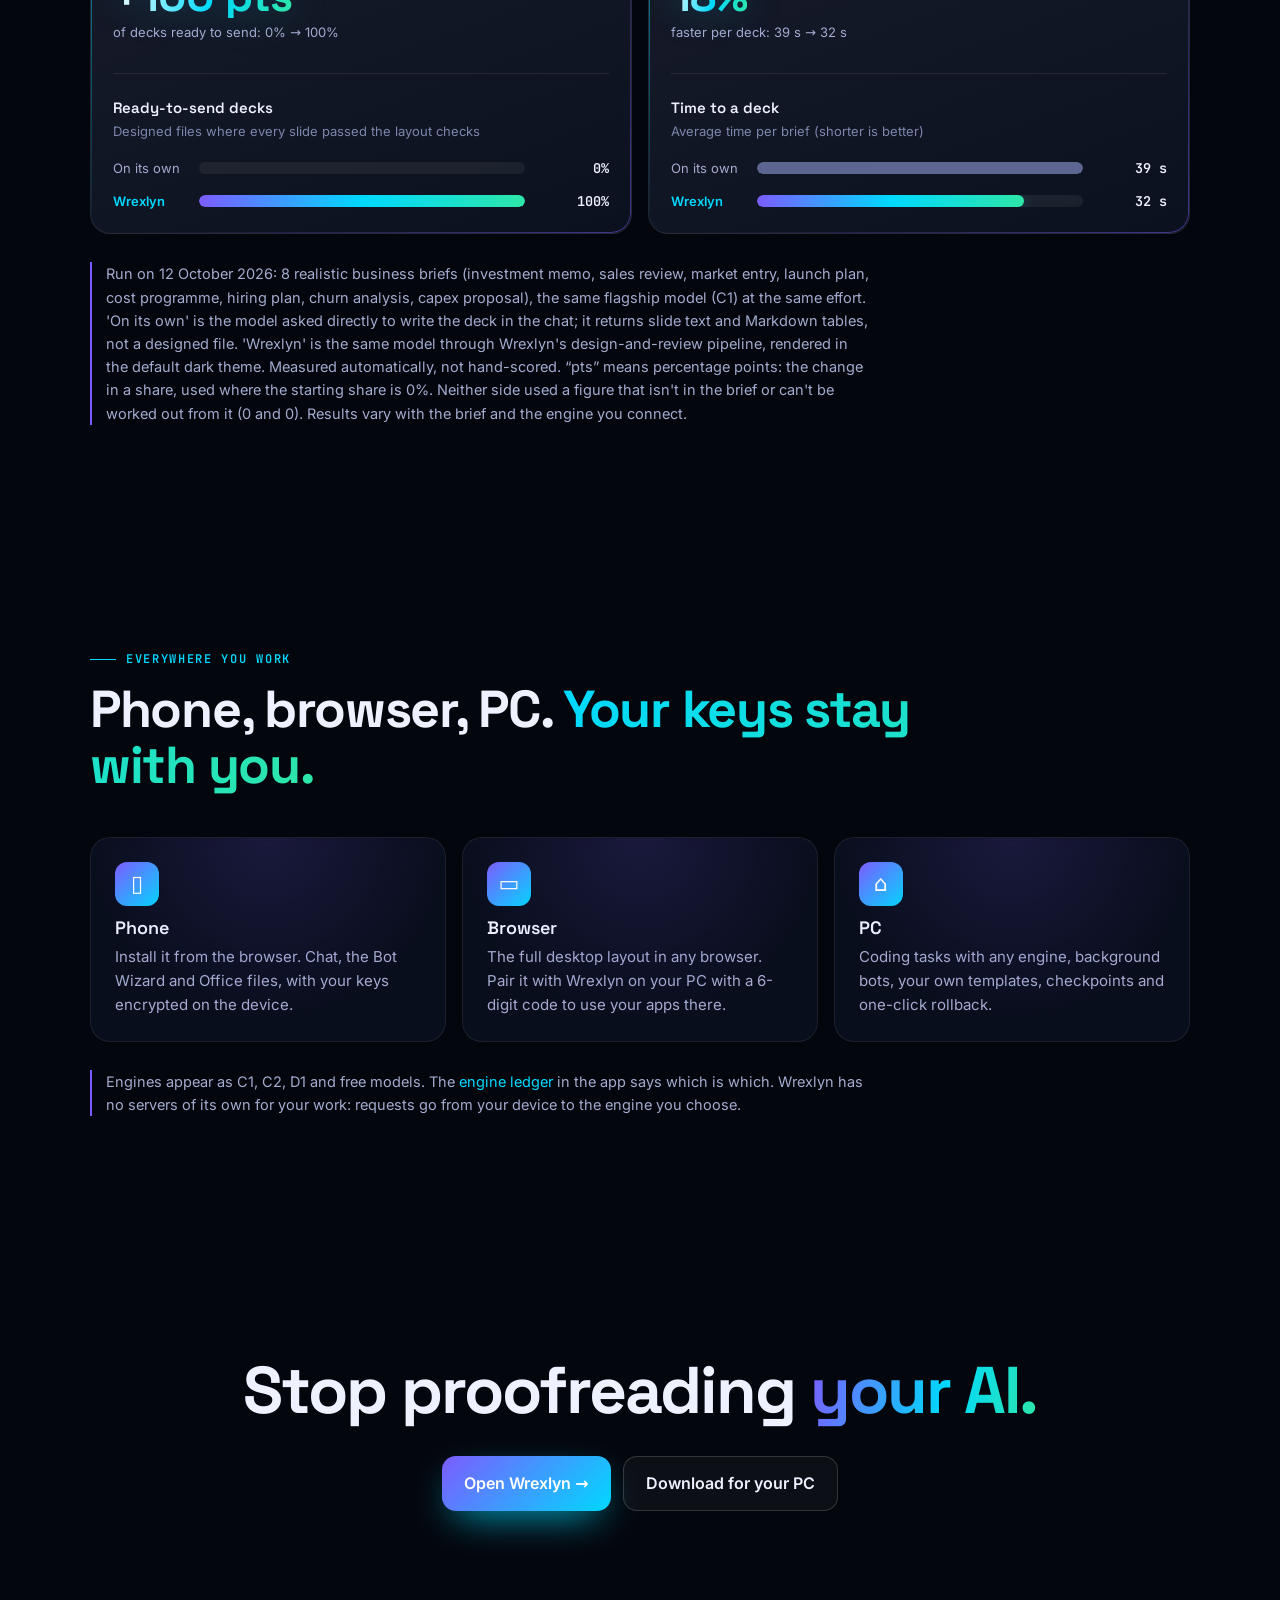
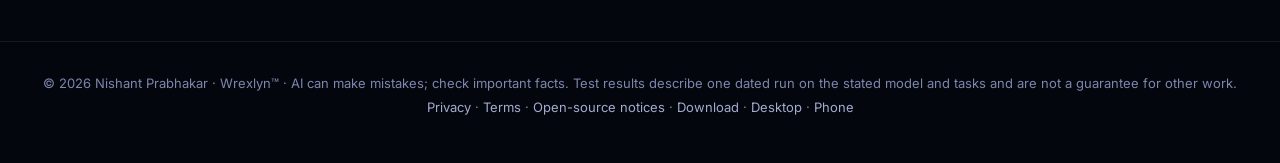
==== commit c83e7a61: "Why Wrexlyn: fact checking in cross-review and verification Co-Authored-By: Claude Opus 5.5 <noreply" ====
--- a/why-wrexlyn-workspace/index.html
+++ b/why-wrexlyn-workspace/index.html
@@ -94,9 +94,9 @@
       </svg>
       <ol class="steps">
         <li data-step="0"><b>Draft</b> Each engine works on its part. C1, C2, D1 or free models.</li>
-        <li data-step="1"><b>Cross-review</b> A different engine checks every draft for errors and gaps.</li>
+        <li data-step="1"><b>Cross-review</b> A different engine checks every draft for errors and gaps, and fact-checks every claim and figure.</li>
         <li data-step="2"><b>Repair</b> Problems go back with specific fixes, up to two rounds.</li>
-        <li data-step="3"><b>Verify</b> An independent check against your success criteria, then an honest verdict.</li>
+        <li data-step="3"><b>Verify</b> An independent check against your success criteria, every figure recomputed, then an honest verdict.</li>
       </ol>
     </div>
   </div>
--- a/why-wrexlyn-workspace/pitch.css
+++ b/why-wrexlyn-workspace/pitch.css
@@ -5,16 +5,16 @@
   --font:'Inter',system-ui,-apple-system,sans-serif;--disp:'Space Grotesk',var(--font);--mono:'JetBrains Mono',ui-monospace,monospace;
 }
 *{box-sizing:border-box;margin:0;padding:0}
-html{scroll-behavior:smooth;-webkit-text-size-adjust:100%}
-body{background:var(--bg);color:var(--ink);font:16px/1.6 var(--font);-webkit-font-smoothing:antialiased;overflow-x:hidden}
+html{scroll-behavior:smooth;-webkit-text-size-adjust:100%;overflow-x:hidden;overflow-x:clip}
+body{background:var(--bg);color:var(--ink);font:16px/1.6 var(--font);-webkit-font-smoothing:antialiased;overflow-x:hidden;overflow-x:clip;max-width:100%;overflow-wrap:break-word}
 a{color:var(--a2);text-decoration:none}
 a:focus-visible,.btn:focus-visible{outline:2px solid var(--a2);outline-offset:3px;border-radius:10px}
 svg{display:block}
 main,header,footer{position:relative;z-index:1}
 
 /* background: drifting aurora + a faint grid */
-.aurora{position:fixed;inset:-20%;z-index:0;pointer-events:none;filter:blur(90px);opacity:.55}
-.aurora i{position:absolute;width:46vw;height:46vw;border-radius:50%;animation:drift 26s ease-in-out infinite alternate}
+.aurora{position:fixed;inset:0;overflow:hidden;z-index:0;pointer-events:none;opacity:.55}
+.aurora i{position:absolute;width:46vw;height:46vw;border-radius:50%;filter:blur(90px);animation:drift 26s ease-in-out infinite alternate}
 .aurora i:nth-child(1){background:#4b2ee0;left:5%;top:0}
 .aurora i:nth-child(2){background:#007f9e;right:0;top:25%;animation-duration:32s;animation-delay:-8s}
 .aurora i:nth-child(3){background:#0f6e57;left:30%;bottom:0;animation-duration:38s;animation-delay:-16s;opacity:.7}
@@ -260,13 +260,19 @@
 .duel.in .dt{opacity:1;transform:none}
 .duel.in .dt:nth-child(2){transition-delay:.12s}.duel.in .dt:nth-child(3){transition-delay:.24s}.duel.in .dt:nth-child(4){transition-delay:.36s}.duel.in .dt:nth-child(5){transition-delay:.48s}
 .dt::before{content:"";position:absolute;inset:0;border-radius:inherit;padding:1px;background:linear-gradient(140deg,rgba(0,217,255,.55),transparent 40%,rgba(124,92,255,.5));-webkit-mask:linear-gradient(#000 0 0) content-box,linear-gradient(#000 0 0);-webkit-mask-composite:xor;mask-composite:exclude;pointer-events:none}
+.dt{display:flex;flex-direction:column}
+.dt .imp{display:flex;flex-direction:column;align-items:flex-start;gap:6px;padding-bottom:14px;margin-bottom:14px;border-bottom:1px solid var(--line)}
+.dt .imp b{font:700 clamp(34px,9vw,44px)/1 var(--disp);letter-spacing:-.02em;white-space:nowrap;background:linear-gradient(100deg,#fff,var(--a2) 55%,var(--a3));-webkit-background-clip:text;background-clip:text;color:transparent;filter:drop-shadow(0 0 18px rgba(0,217,255,.25))}
+.dt .imp span{font-size:13px;line-height:1.35;color:var(--mute)}
 .dt h3{font:600 15px var(--disp);color:var(--ink);margin-bottom:4px}
-.dt .why{font-size:13px;color:var(--dim);min-height:2.6em}
-.dt .up{position:absolute;top:18px;right:18px;padding:4px 10px;border-radius:20px;font:700 12.5px var(--mono);color:#04131a;background:linear-gradient(135deg,var(--a2),var(--a3));box-shadow:0 0 22px -6px var(--a2)}
-.dt .rowd{display:grid;grid-template-columns:78px 1fr auto;gap:10px;align-items:center;margin-top:12px;font-size:13px}
+.dt .why{font-size:13px;color:var(--dim);flex:1;margin-bottom:4px}
+.dt .rowd{display:grid;grid-template-columns:76px minmax(0,1fr) 74px;gap:10px;align-items:center;margin-top:12px;font-size:13px}
 .dt .rowd .lab{color:var(--mute)}
 .dt .rowd .track{height:12px;border-radius:8px;background:rgba(255,255,255,.06);overflow:hidden}
 .dt .rowd .fill{display:block;height:100%;width:0;border-radius:8px;transition:width 1.3s cubic-bezier(.2,.8,.2,1) .3s}
 .dt .rowd .fill.a{background:#5d6690}.dt .rowd .fill.b{background:linear-gradient(90deg,var(--a1),var(--a2),var(--a3));box-shadow:0 0 16px -4px var(--a2)}
-.dt .rowd .val{text-align:right;white-space:nowrap;min-width:58px;font:600 13.5px var(--mono);color:var(--ink)}
+.dt .rowd .val{text-align:right;white-space:nowrap;font:600 13.5px var(--mono);color:var(--ink)}
 .dt .rowd.w .lab{color:var(--a2);font-weight:600}
+/* five tiles without a lone one on the last row: 2+2+1 (full width) on tablets, 3+2 on wide screens */
+@media (min-width:640px){.duel{grid-template-columns:repeat(2,minmax(0,1fr))}.dt:last-child{grid-column:1/-1}.dt .imp span{min-height:2.7em}}
+@media (min-width:1000px){.duel{grid-template-columns:repeat(6,minmax(0,1fr))}.dt{grid-column:span 2}.dt:nth-child(n+4),.dt:last-child{grid-column:span 3}}
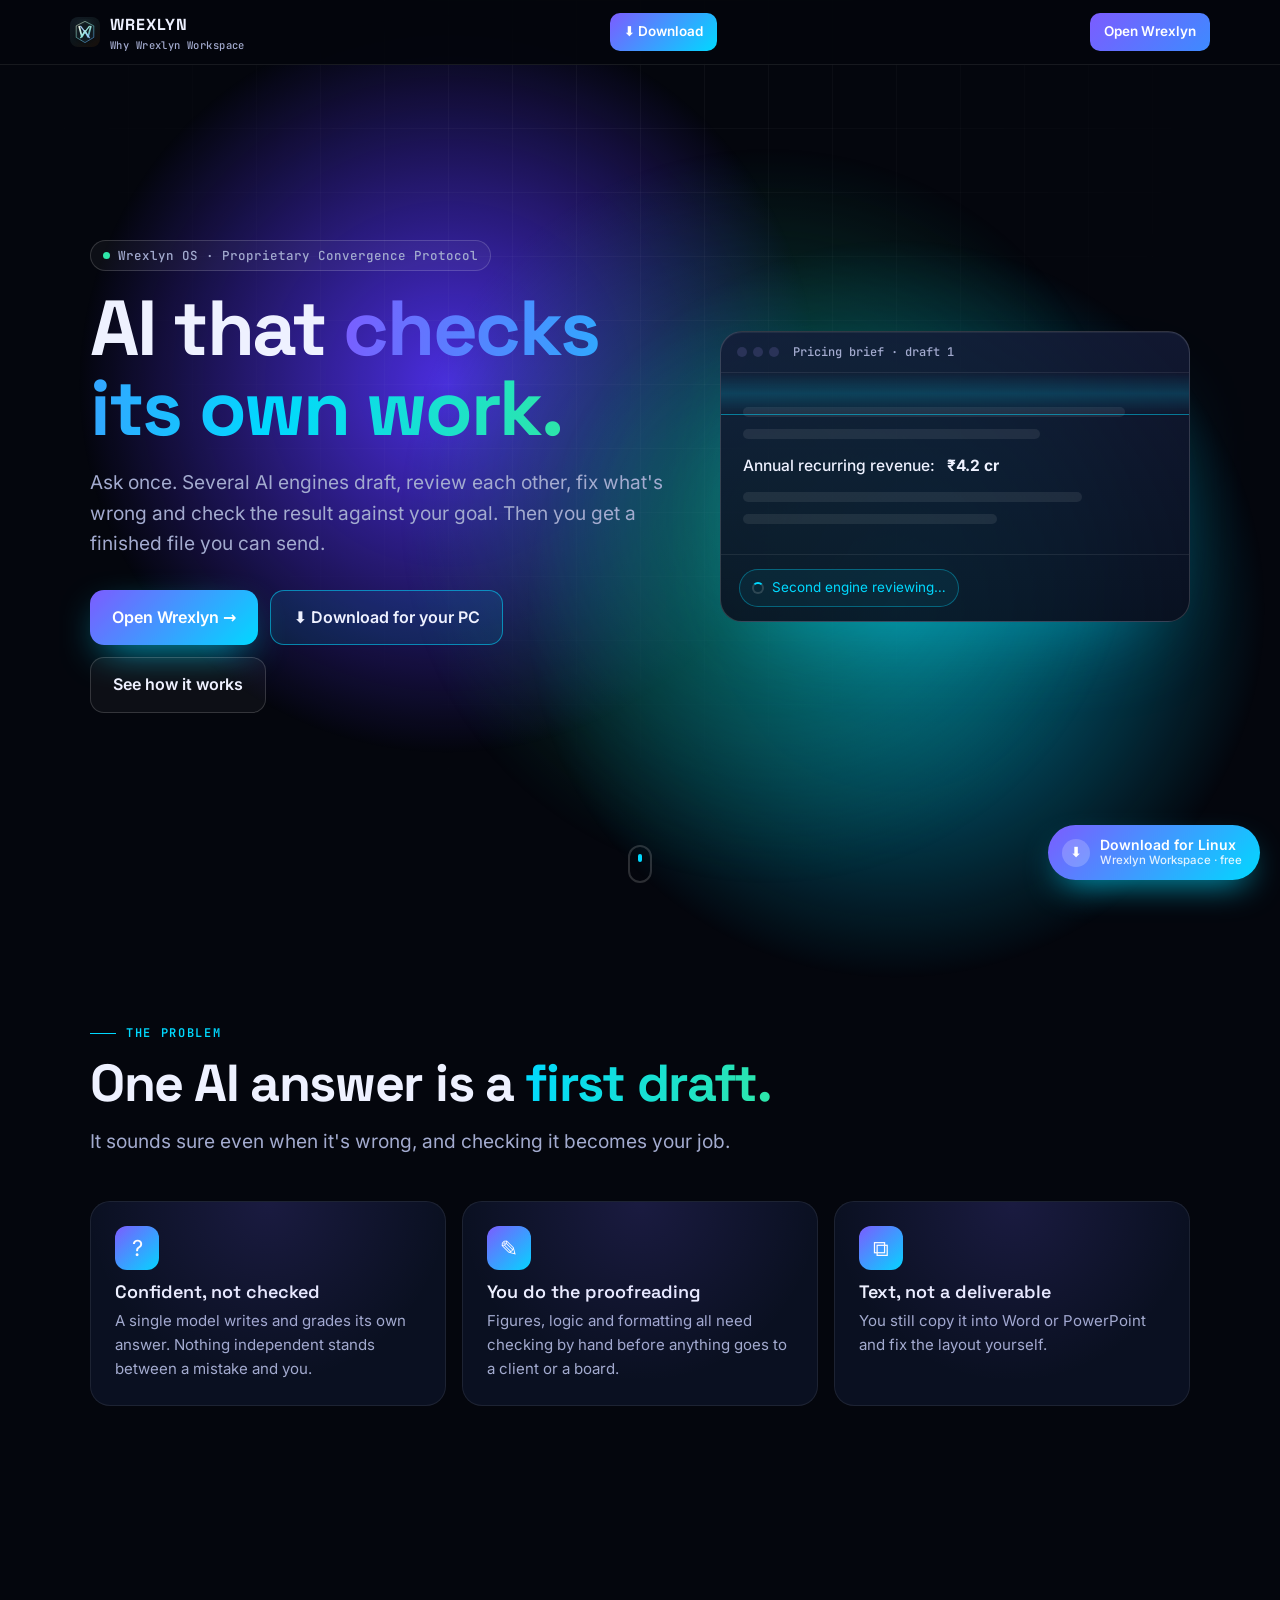
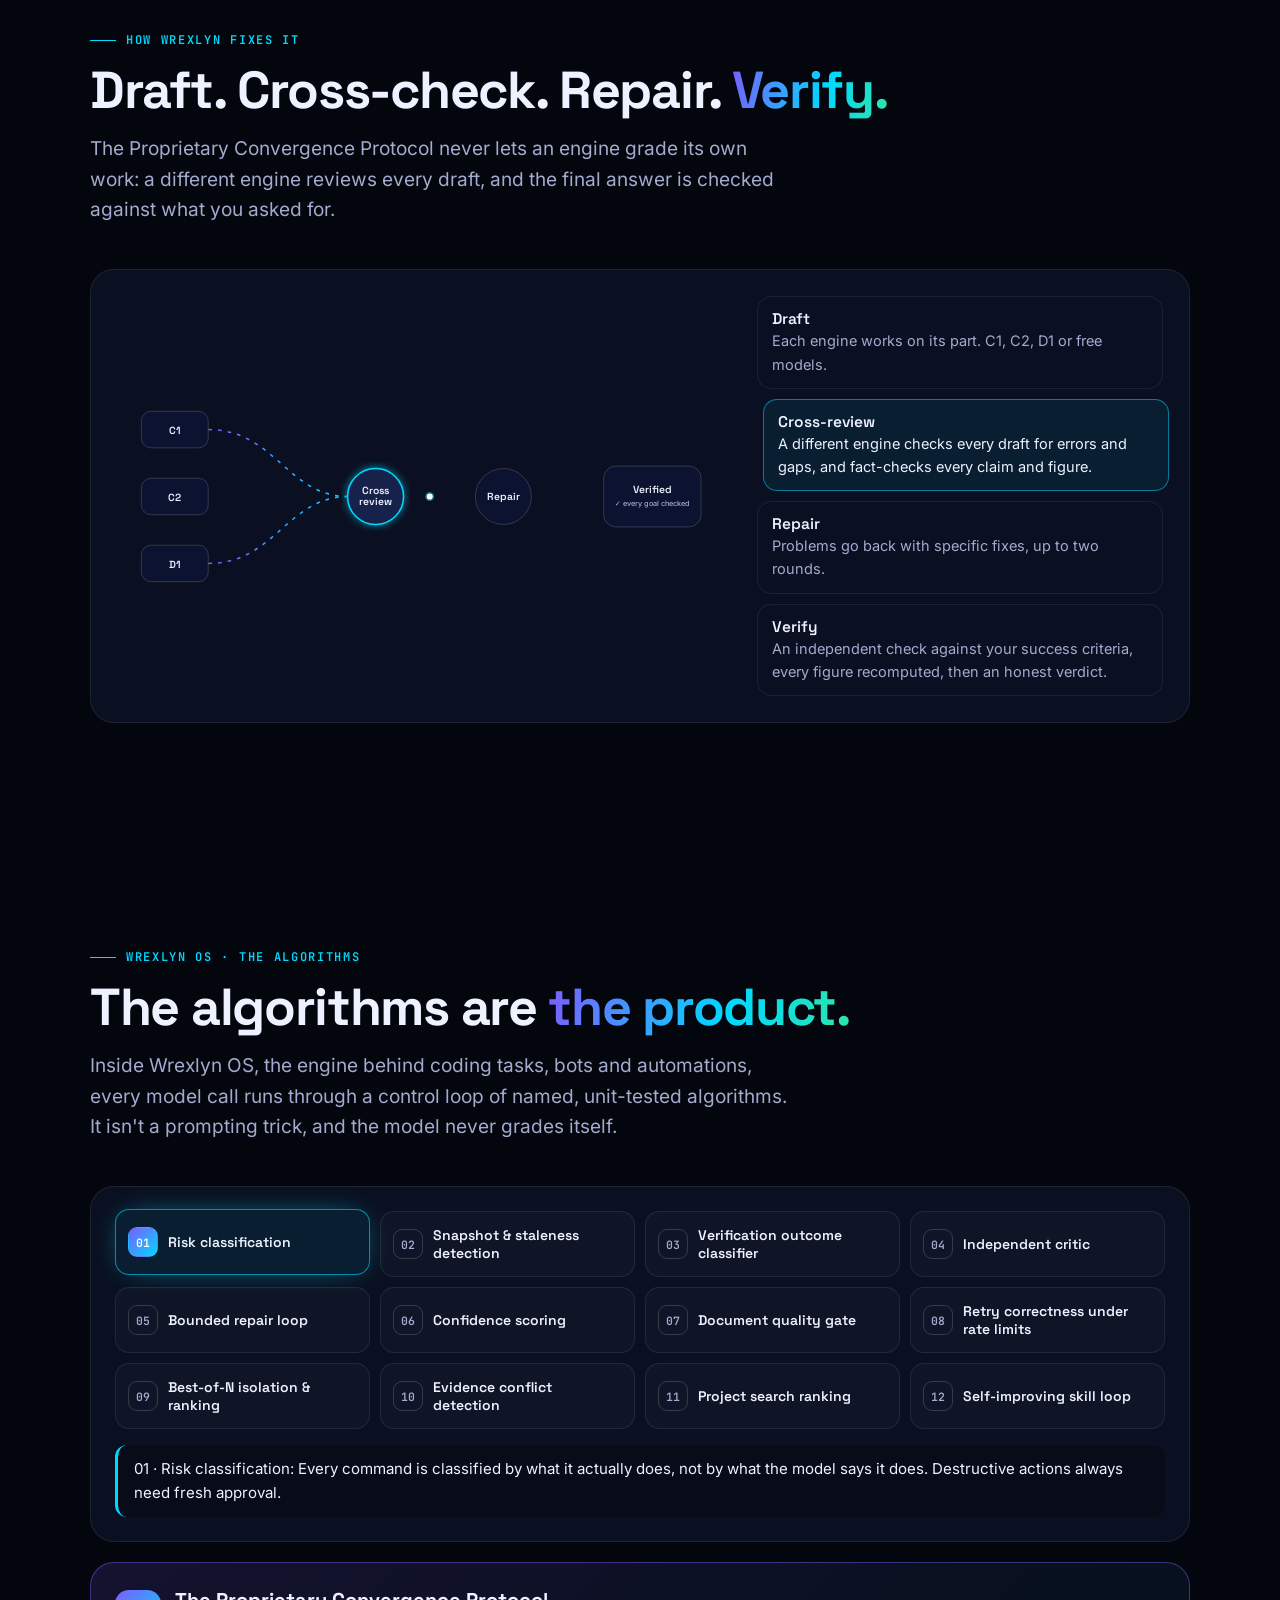
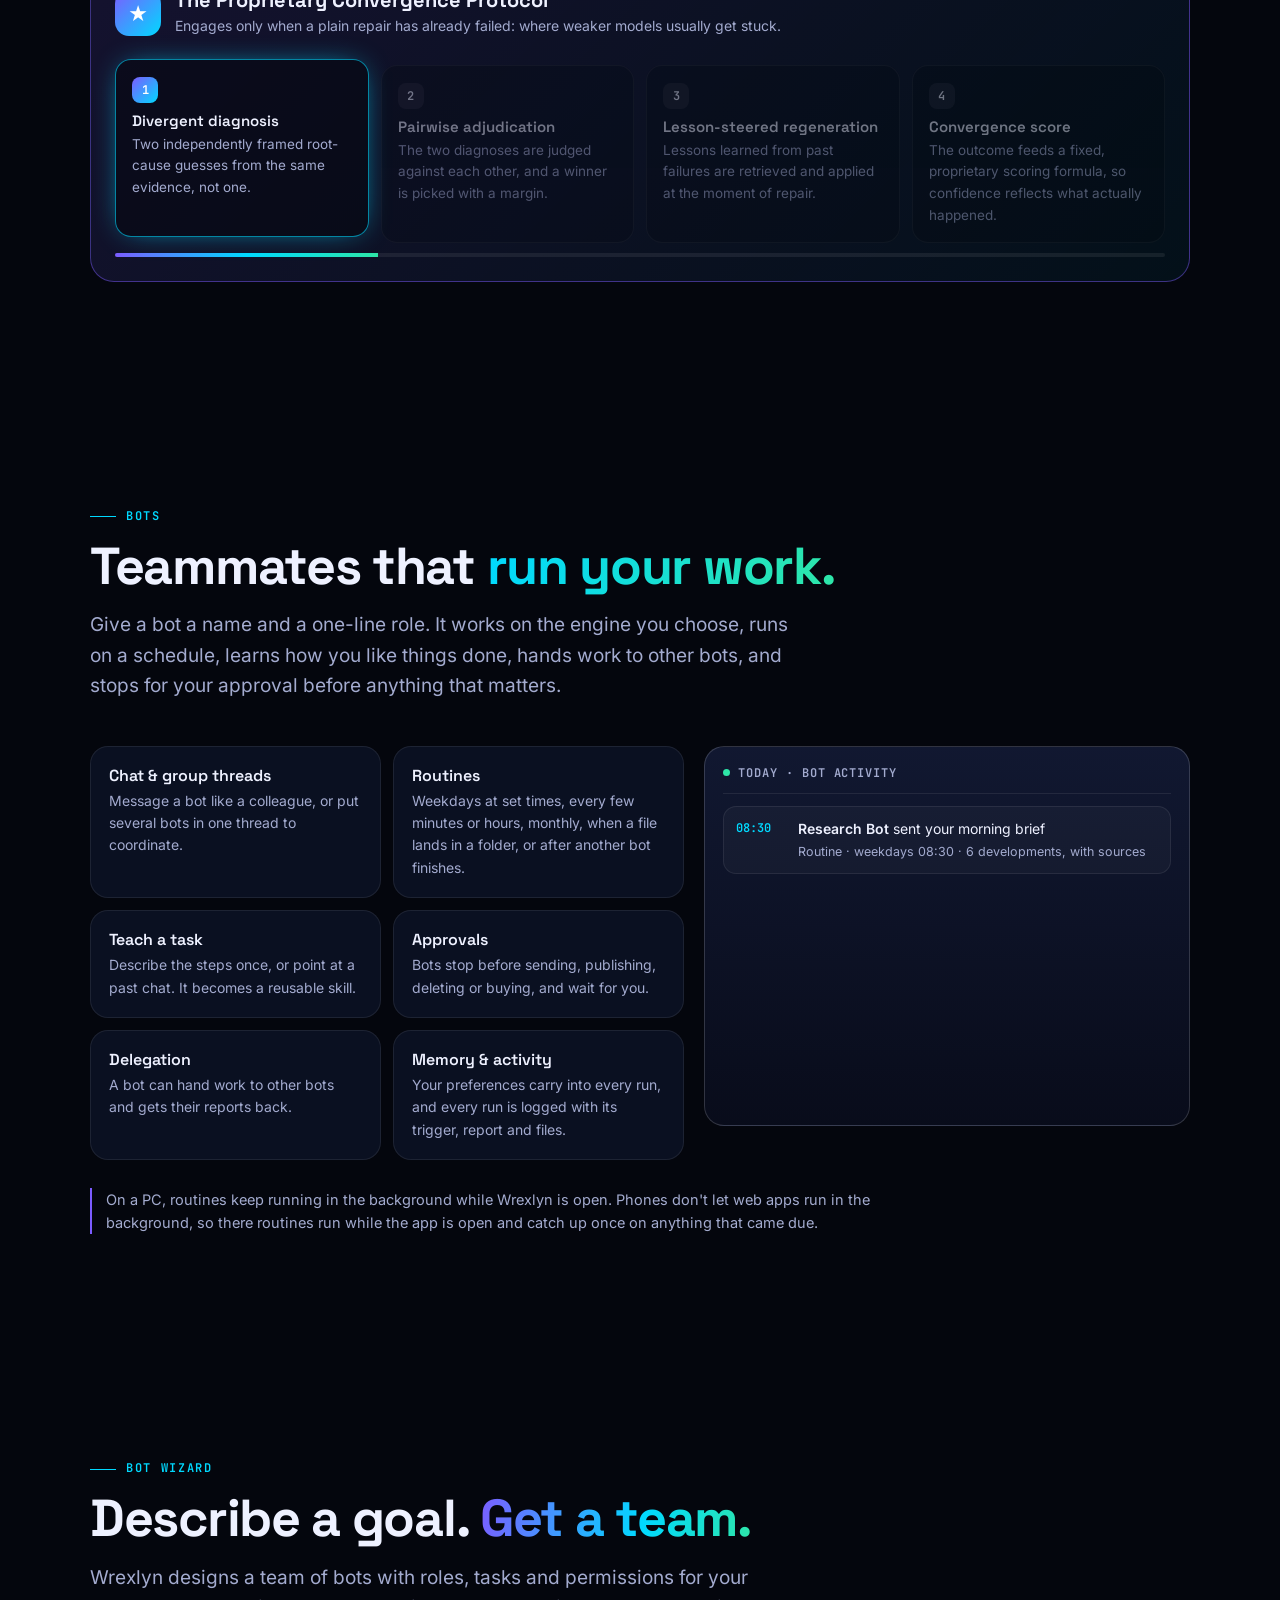
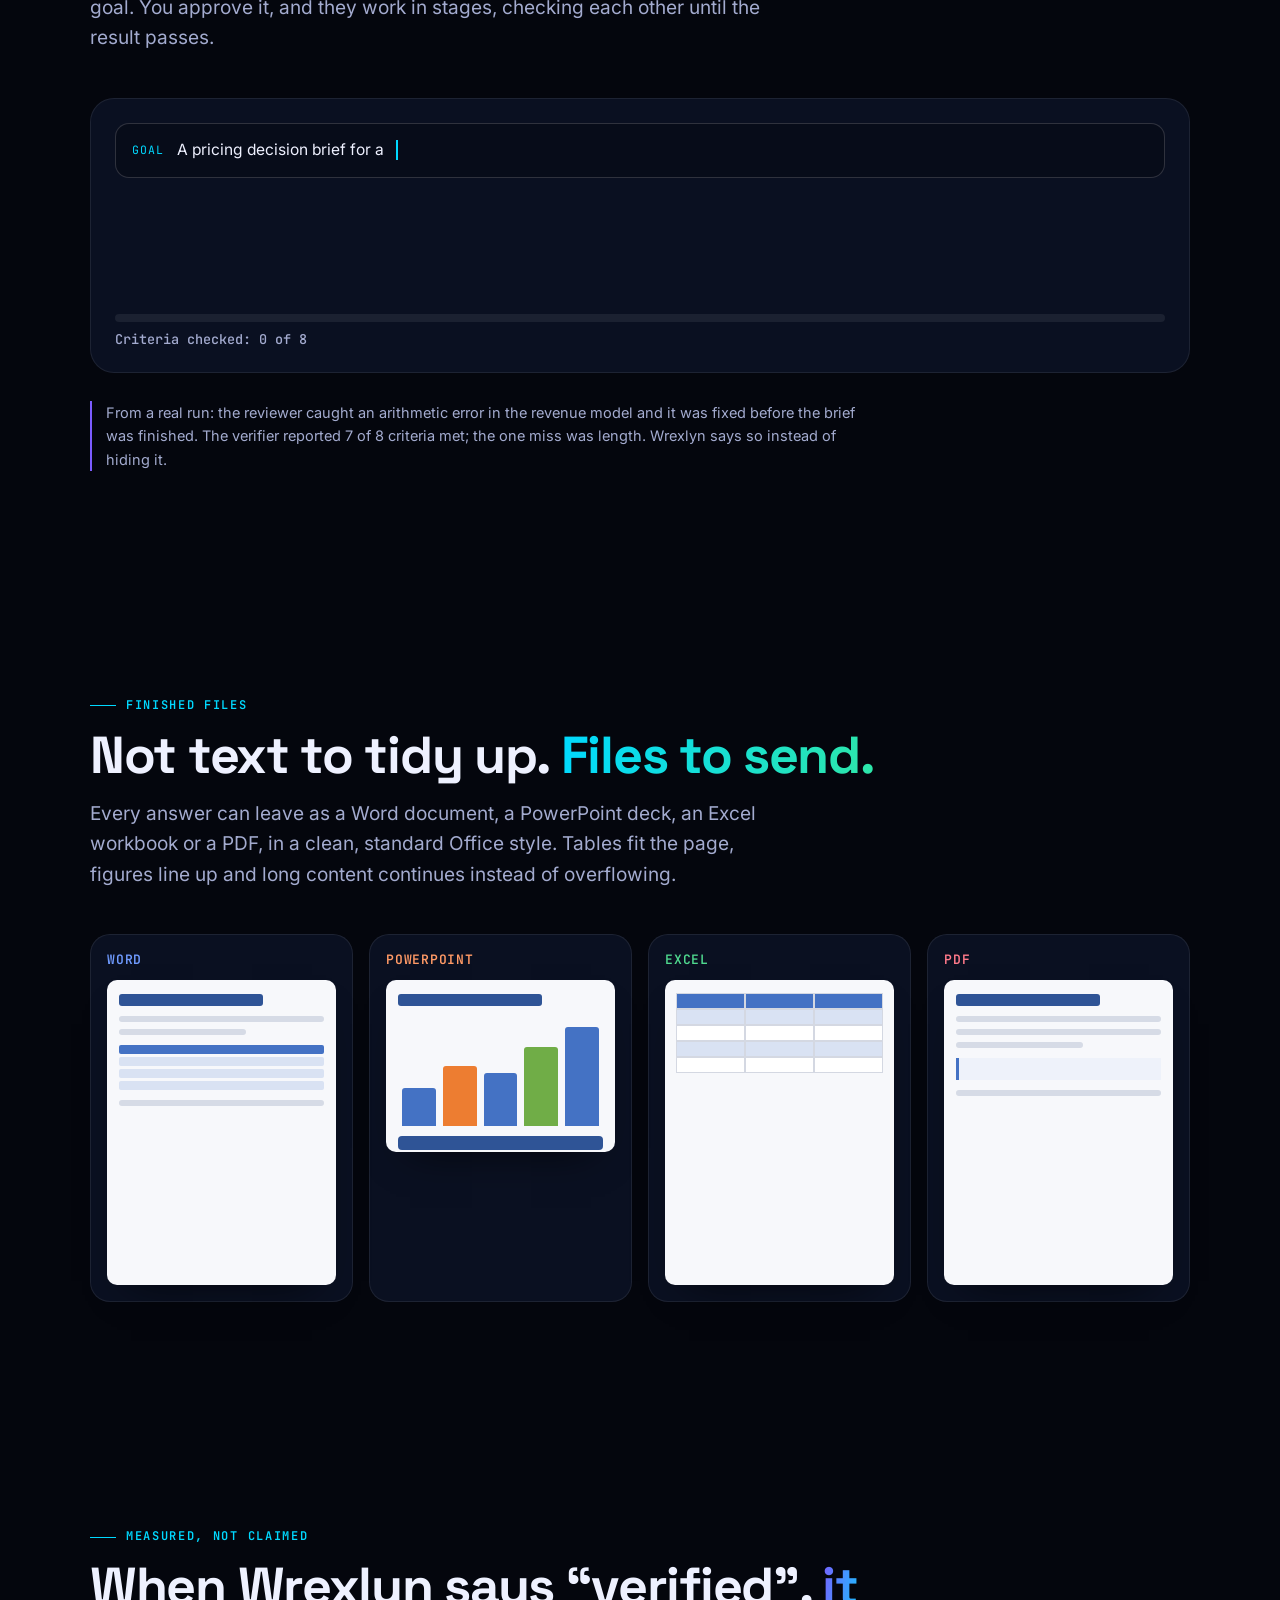
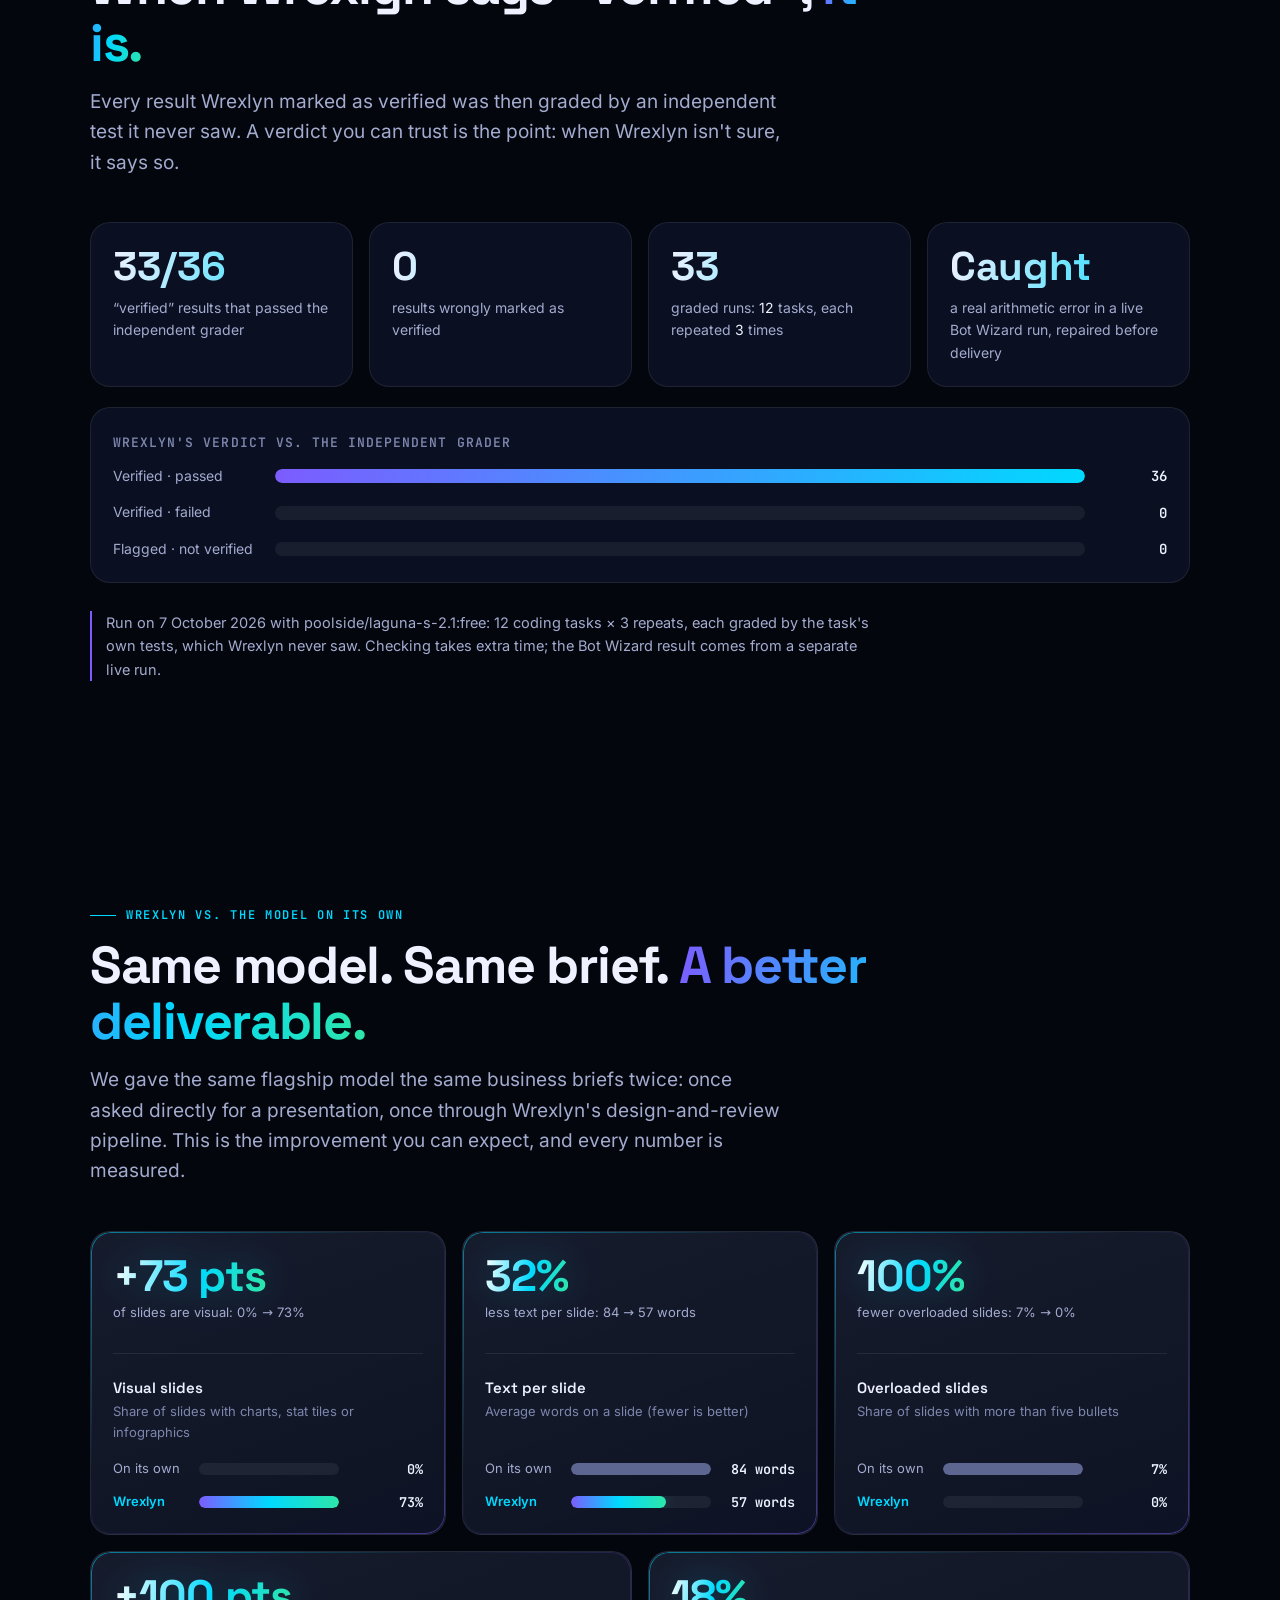
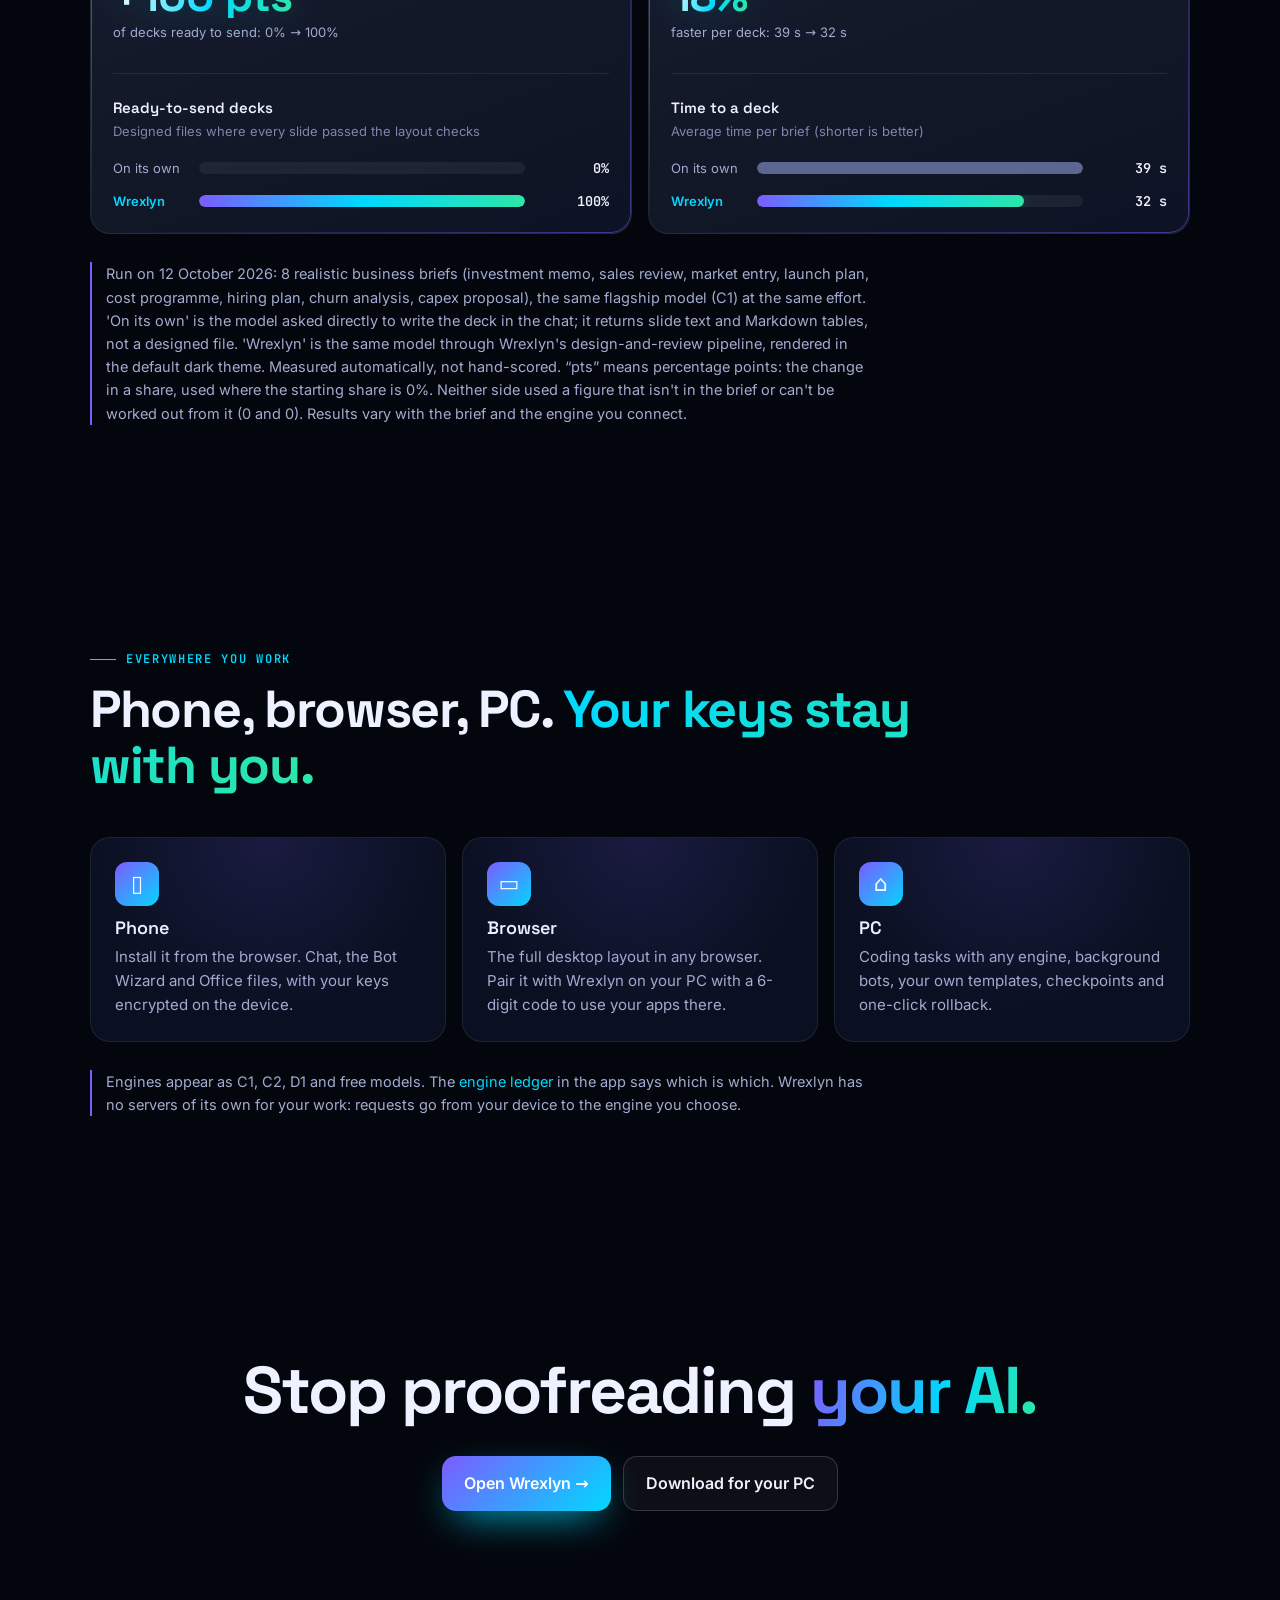
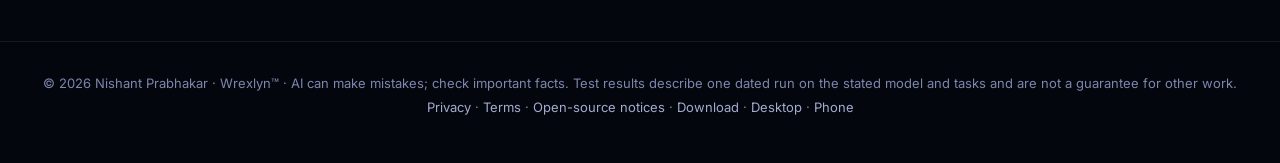
==== commit 27f122fb: "Download Wrexlyn for your PC: a floating button on every page, in the home page's top bar, hero and " ====
--- a/why-wrexlyn-workspace/index.html
+++ b/why-wrexlyn-workspace/index.html
@@ -20,7 +20,7 @@
 
 <header class="nav">
   <a class="brand" href="../index.html"><img src="icon.svg" alt=""><span><b>WREXLYN</b><small>Why Wrexlyn Workspace</small></span></a>
-  <a class="cta-s" data-open-app href="https://wrexlyn.pages.dev/">Open Wrexlyn</a>
+  <a class="cta-s cta-dl" href="https://wrexlyn.pages.dev/download/">⬇ Download</a><a class="cta-s" data-open-app href="https://wrexlyn.pages.dev/">Open Wrexlyn</a>
 </header>
 
 <main id="top">
@@ -32,7 +32,7 @@
       <span class="pill rv"><i class="dot"></i> Wrexlyn OS · Proprietary Convergence Protocol</span>
       <h1 class="rv d1">AI that <span class="grad">checks its own work.</span></h1>
       <p class="lede rv d2">Ask once. Several AI engines draft, review each other, fix what's wrong and check the result against your goal. Then you get a finished file you can send.</p>
-      <div class="ctas rv d3"><a class="btn pri" data-open-app href="https://wrexlyn.pages.dev/">Open Wrexlyn →</a><a class="btn" href="#how">See how it works</a></div>
+      <div class="ctas rv d3"><a class="btn pri" data-open-app href="https://wrexlyn.pages.dev/">Open Wrexlyn →</a><a class="btn dl" href="https://wrexlyn.pages.dev/download/">⬇ Download for your PC</a><a class="btn" href="#how">See how it works</a></div>
     </div>
     <figure class="demo rv d2" aria-label="An answer being checked: a wrong figure is caught and corrected">
       <div class="demo-top"><i></i><i></i><i></i><span>Pricing brief · draft 1</span></div>
@@ -255,5 +255,6 @@
   <a href="https://wrexlyn.pages.dev/legal/privacy.html">Privacy</a> · <a href="https://wrexlyn.pages.dev/legal/terms.html">Terms</a> · <a href="https://wrexlyn.pages.dev/legal/notices.html">Open-source notices</a> · <a href="https://wrexlyn.pages.dev/download/">Download</a> · <a href="https://wrexlyn.pages.dev/desktop/">Desktop</a> · <a href="https://wrexlyn.pages.dev/?phone">Phone</a>
 </footer>
 <script src="pitch.js"></script>
+<script src="../download.js" defer></script>
 </body>
 </html>
--- a/why-wrexlyn-workspace/pitch.css
+++ b/why-wrexlyn-workspace/pitch.css
@@ -1,7 +1,7 @@
 /* Wrexlyn — Why Wrexlyn · © Nishant Prabhakar · pitch.css */
 :root{
   --bg:#04060d;--ink:#eef1ff;--mute:#a3abcf;--dim:#7d86ad;--line:rgba(255,255,255,.08);--line2:rgba(255,255,255,.16);
-  --glass:rgba(14,20,40,.6);--a1:#7c5cff;--a2:#00d9ff;--a3:#2ee6a8;--hot:#ff8a4c;--bad:#ff6b7f;--warn:#ffc850;
+  --glass:rgba(14,20,40,.78);--a1:#7c5cff;--a2:#00d9ff;--a3:#2ee6a8;--hot:#ff8a4c;--bad:#ff6b7f;--warn:#ffc850;
   --font:'Inter',system-ui,-apple-system,sans-serif;--disp:'Space Grotesk',var(--font);--mono:'JetBrains Mono',ui-monospace,monospace;
 }
 *{box-sizing:border-box;margin:0;padding:0}
@@ -13,18 +13,18 @@
 main,header,footer{position:relative;z-index:1}
 
 /* background: drifting aurora + a faint grid */
-.aurora{position:fixed;inset:0;overflow:hidden;z-index:0;pointer-events:none;opacity:.55}
-.aurora i{position:absolute;width:46vw;height:46vw;border-radius:50%;filter:blur(90px);animation:drift 26s ease-in-out infinite alternate}
-.aurora i:nth-child(1){background:#4b2ee0;left:5%;top:0}
-.aurora i:nth-child(2){background:#007f9e;right:0;top:25%;animation-duration:32s;animation-delay:-8s}
-.aurora i:nth-child(3){background:#0f6e57;left:30%;bottom:0;animation-duration:38s;animation-delay:-16s;opacity:.7}
+/* Soft radial gradients, not filter:blur — a huge blurred layer that keeps moving makes Edge flicker. */
+.aurora i{position:absolute;width:60vw;height:60vw;border-radius:50%;background:radial-gradient(circle,var(--c) 0%,transparent 68%);will-change:transform;backface-visibility:hidden;animation:drift 26s ease-in-out infinite alternate}
+.aurora i:nth-child(1){--c:#4b2ee0;left:5%;top:0}
+.aurora i:nth-child(2){--c:#007f9e;right:0;top:25%;animation-duration:32s;animation-delay:-8s}
+.aurora i:nth-child(3){--c:#0f6e57;left:30%;bottom:0;animation-duration:38s;animation-delay:-16s;opacity:.7}
 @keyframes drift{0%{transform:translate(0,0) scale(1)}50%{transform:translate(8vw,6vh) scale(1.15)}100%{transform:translate(-6vw,-4vh) scale(.92)}}
 .grid-bg{position:fixed;inset:0;z-index:0;pointer-events:none;background-image:linear-gradient(var(--line) 1px,transparent 1px),linear-gradient(90deg,var(--line) 1px,transparent 1px);background-size:64px 64px;-webkit-mask-image:radial-gradient(ellipse at 50% 0%,#000 10%,transparent 70%);mask-image:radial-gradient(ellipse at 50% 0%,#000 10%,transparent 70%);opacity:.5}
 .progress{position:fixed;top:0;left:0;right:0;height:3px;z-index:30}
 .progress span{display:block;height:100%;width:0;background:linear-gradient(90deg,var(--a1),var(--a2),var(--a3))}
 
 /* nav */
-.nav{position:sticky;top:0;z-index:20;display:flex;align-items:center;gap:14px;padding:12px max(16px,calc((100vw - 1140px)/2));backdrop-filter:blur(14px);-webkit-backdrop-filter:blur(14px);background:rgba(4,6,13,.7);border-bottom:1px solid var(--line)}
+.nav{position:sticky;top:0;z-index:20;display:flex;align-items:center;gap:14px;padding:12px max(16px,calc((100vw - 1140px)/2));background:rgba(4,6,13,.92);border-bottom:1px solid var(--line)}
 .brand{display:flex;align-items:center;gap:10px;color:var(--ink)}
 .brand img{width:30px;height:30px;border-radius:8px}
 .brand b{font:700 16px var(--disp);letter-spacing:.06em}
@@ -91,7 +91,7 @@
 
 /* cards */
 .three{display:grid;grid-template-columns:repeat(3,1fr);gap:16px;margin-top:44px}
-.card{position:relative;padding:24px;border-radius:20px;border:1px solid var(--line);background:var(--glass);backdrop-filter:blur(8px);-webkit-backdrop-filter:blur(8px);overflow:hidden;transition:border-color .3s,transform .3s}
+.card{position:relative;padding:24px;border-radius:20px;border:1px solid var(--line);background:var(--glass);overflow:hidden;transition:border-color .3s,transform .3s}
 .card:hover{border-color:var(--line2);transform:translateY(-4px)}
 .card::after{content:"";position:absolute;inset:0;background:radial-gradient(300px circle at var(--mx,50%) var(--my,0%),rgba(124,92,255,.14),transparent 60%);pointer-events:none}
 .card p{color:var(--mute);font-size:15px}
@@ -103,7 +103,7 @@
 .wires path{fill:none;stroke:rgba(255,255,255,.12);stroke-width:2.5}
 .flow.in .wires path{stroke:url(#gA);stroke-dasharray:6 10;animation:flowdash 1.2s linear infinite}
 @keyframes flowdash{to{stroke-dashoffset:-32}}
-.pulses .p{fill:#fff;filter:url(#glow);opacity:0}
+.pulses .p{fill:#fff;stroke:rgba(0,217,255,.45);stroke-width:5;paint-order:stroke;opacity:0}
 .node rect,.node circle{fill:#0c1330;stroke:rgba(255,255,255,.18);stroke-width:1.5;transition:all .5s}
 .node text{fill:var(--ink);font:600 17px var(--disp);text-anchor:middle}
 .node text.sm{font:500 12px var(--font);fill:var(--mute)}
@@ -198,10 +198,11 @@
   .hero{min-height:auto;padding-top:40px}
   .scroll-cue{display:none}
 }
+/* reduced motion: calmer, not frozen — the demos still step through; the large movement stops */
 @media (prefers-reduced-motion:reduce){
-  .rv{opacity:1;transform:none;transition:none}
-  *,*::before,*::after{animation-duration:.001s!important;animation-iteration-count:1!important;transition-duration:.001s!important}
-  .bot{opacity:1;transform:none}
+  html{scroll-behavior:auto}
+  .aurora i,.scan,.scroll-cue span{animation:none}
+  .rv,.bot,.dt,.page i,.pcp-steps li{transform:none!important}
 }
 
 /* algorithms */
@@ -276,3 +277,8 @@
 /* five tiles without a lone one on the last row: 2+2+1 (full width) on tablets, 3+2 on wide screens */
 @media (min-width:640px){.duel{grid-template-columns:repeat(2,minmax(0,1fr))}.dt:last-child{grid-column:1/-1}.dt .imp span{min-height:2.7em}}
 @media (min-width:1000px){.duel{grid-template-columns:repeat(6,minmax(0,1fr))}.dt{grid-column:span 2}.dt:nth-child(n+4),.dt:last-child{grid-column:span 3}}
+
+/* the download, prominent */
+.nav .cta-dl{background:linear-gradient(135deg,var(--a1),var(--a2));color:#fff;border-color:transparent;margin-right:8px}
+.ctas .btn.dl{border-color:rgba(0,217,255,.55);color:var(--ink);background:rgba(0,217,255,.1)}
+html.embedded .nav .cta-dl{display:none}
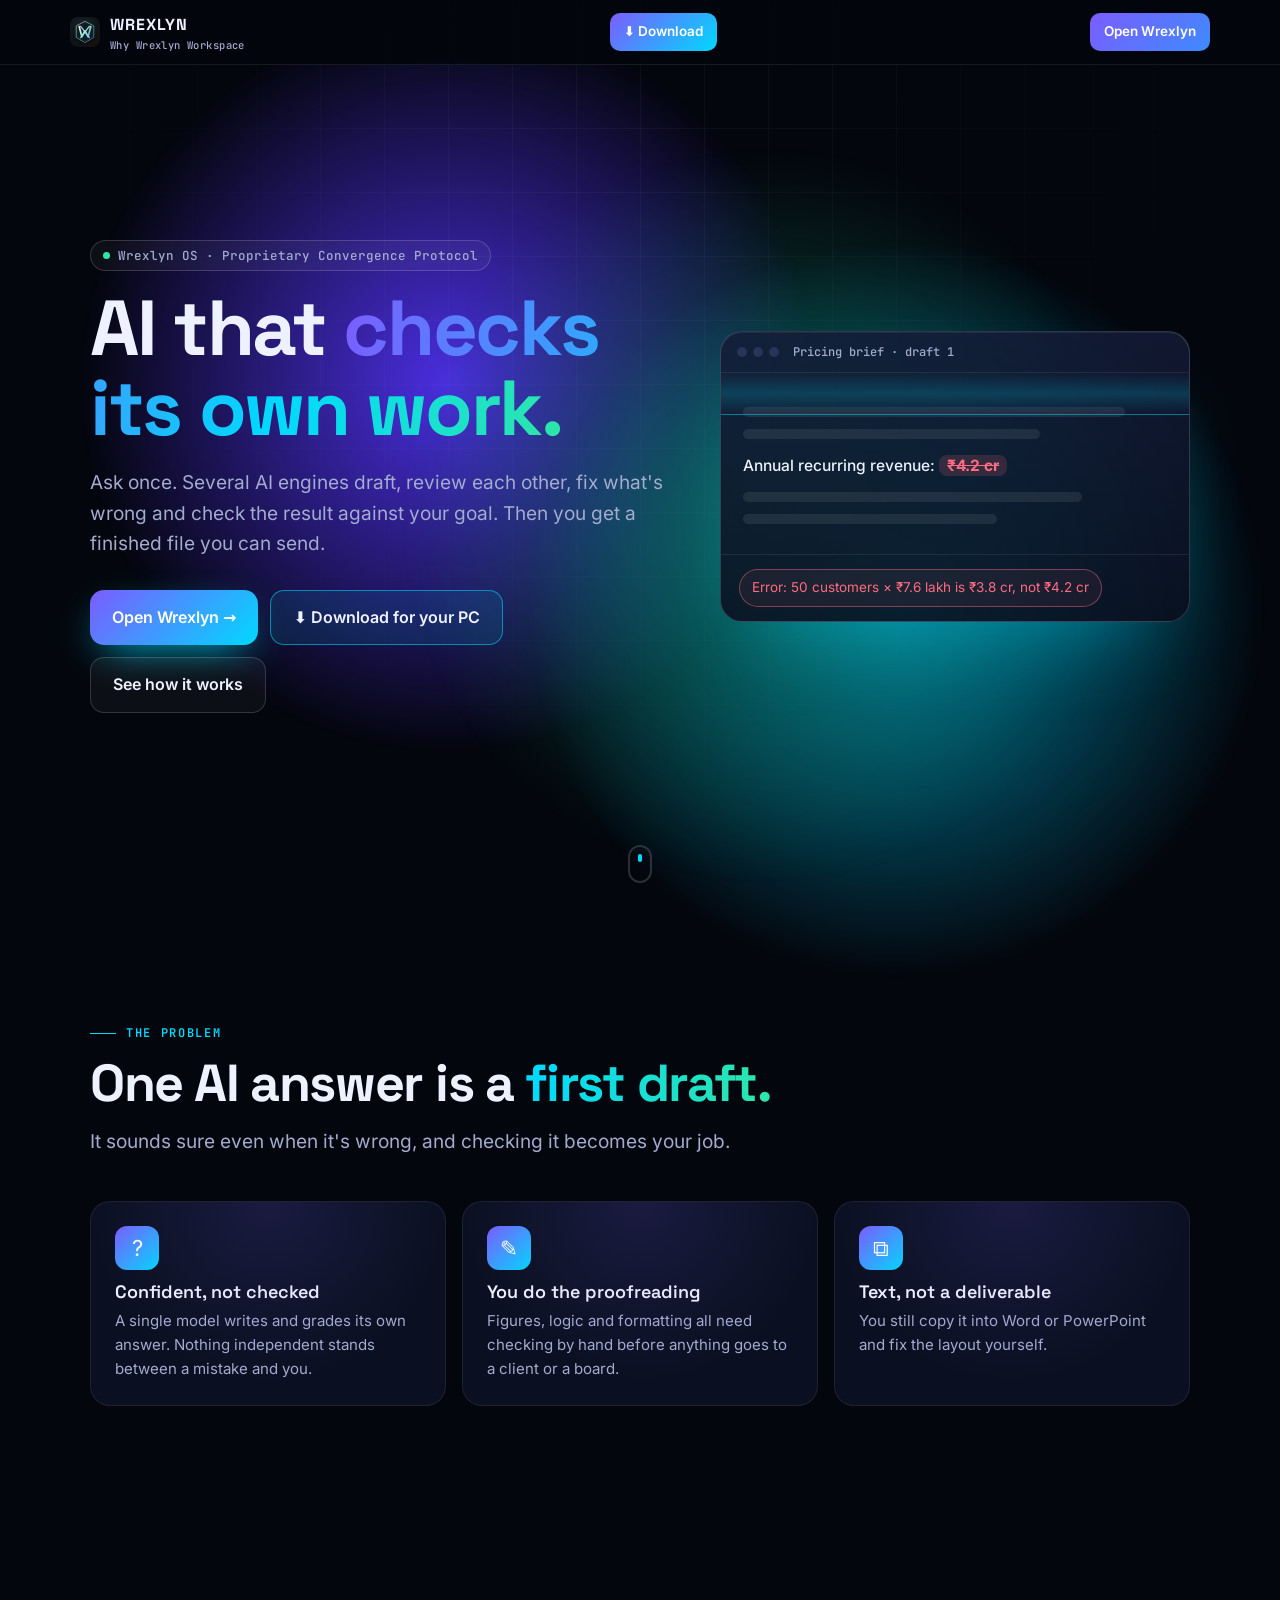
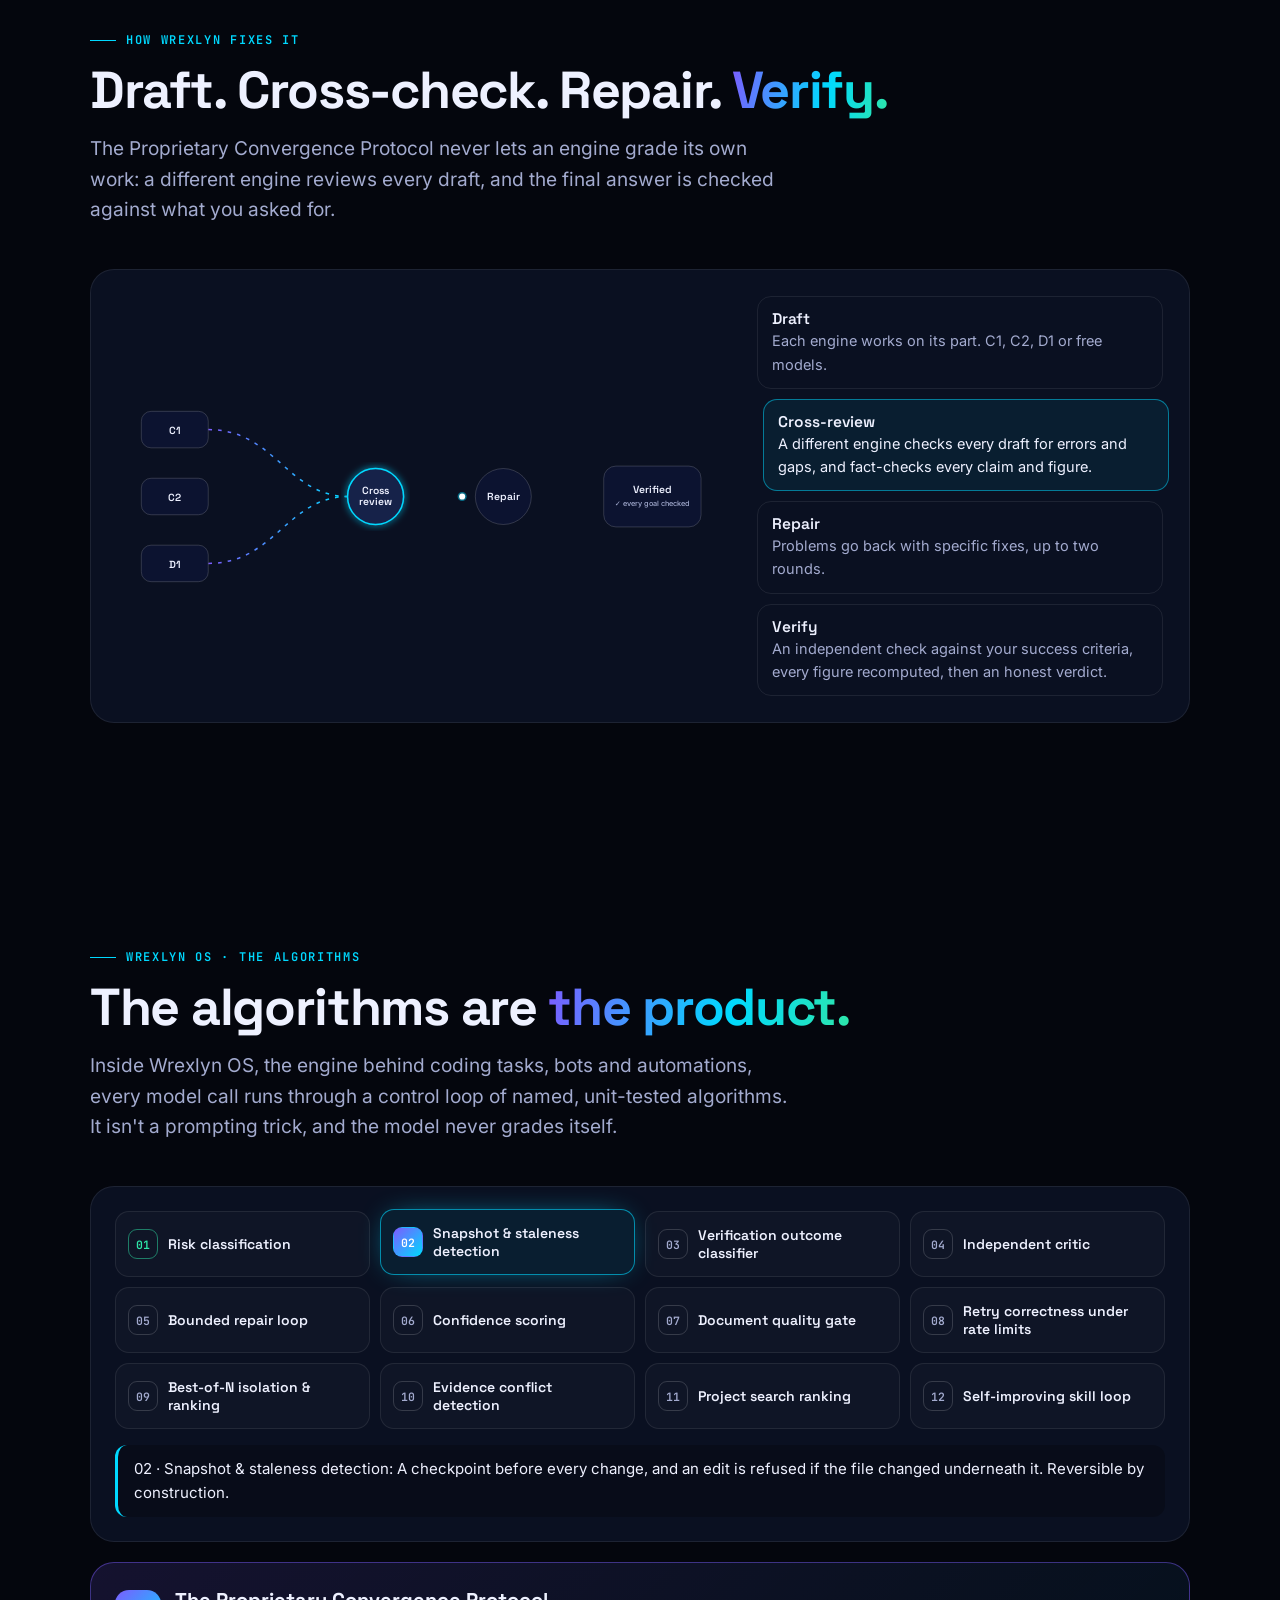
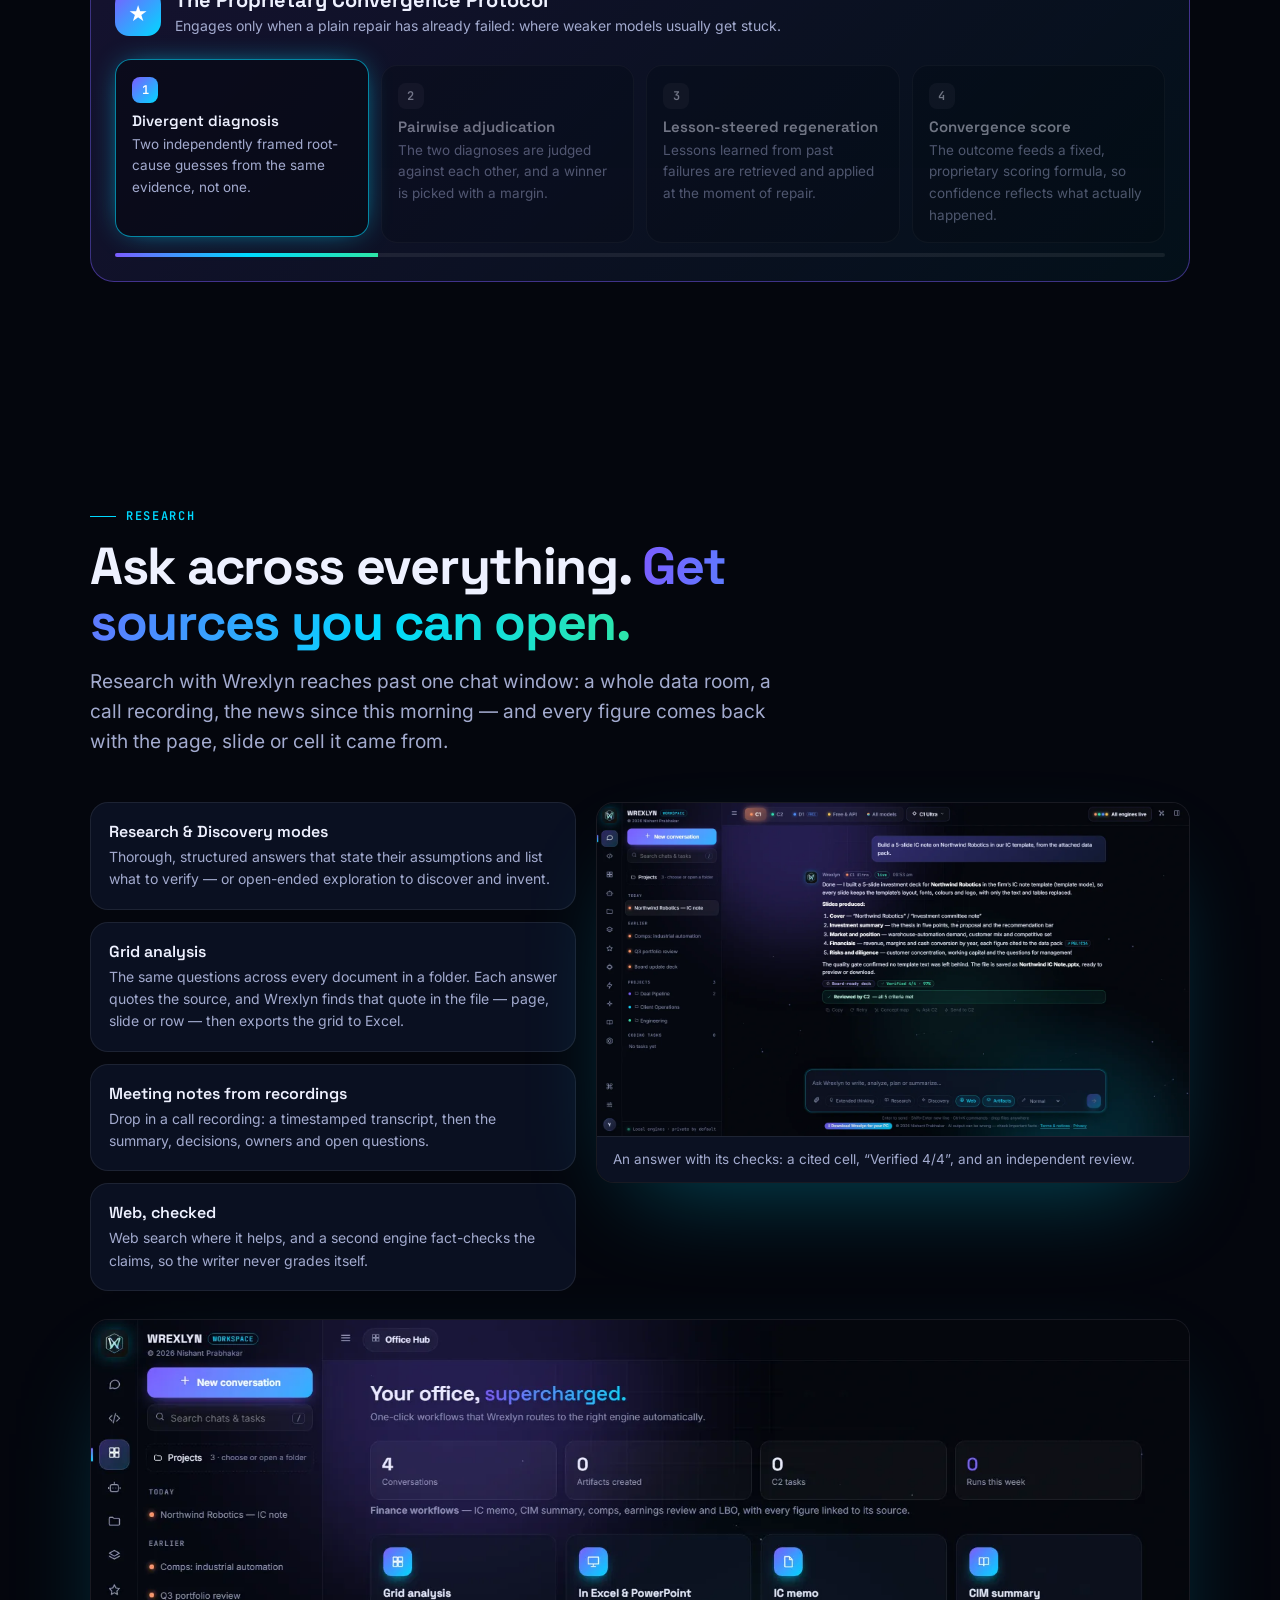
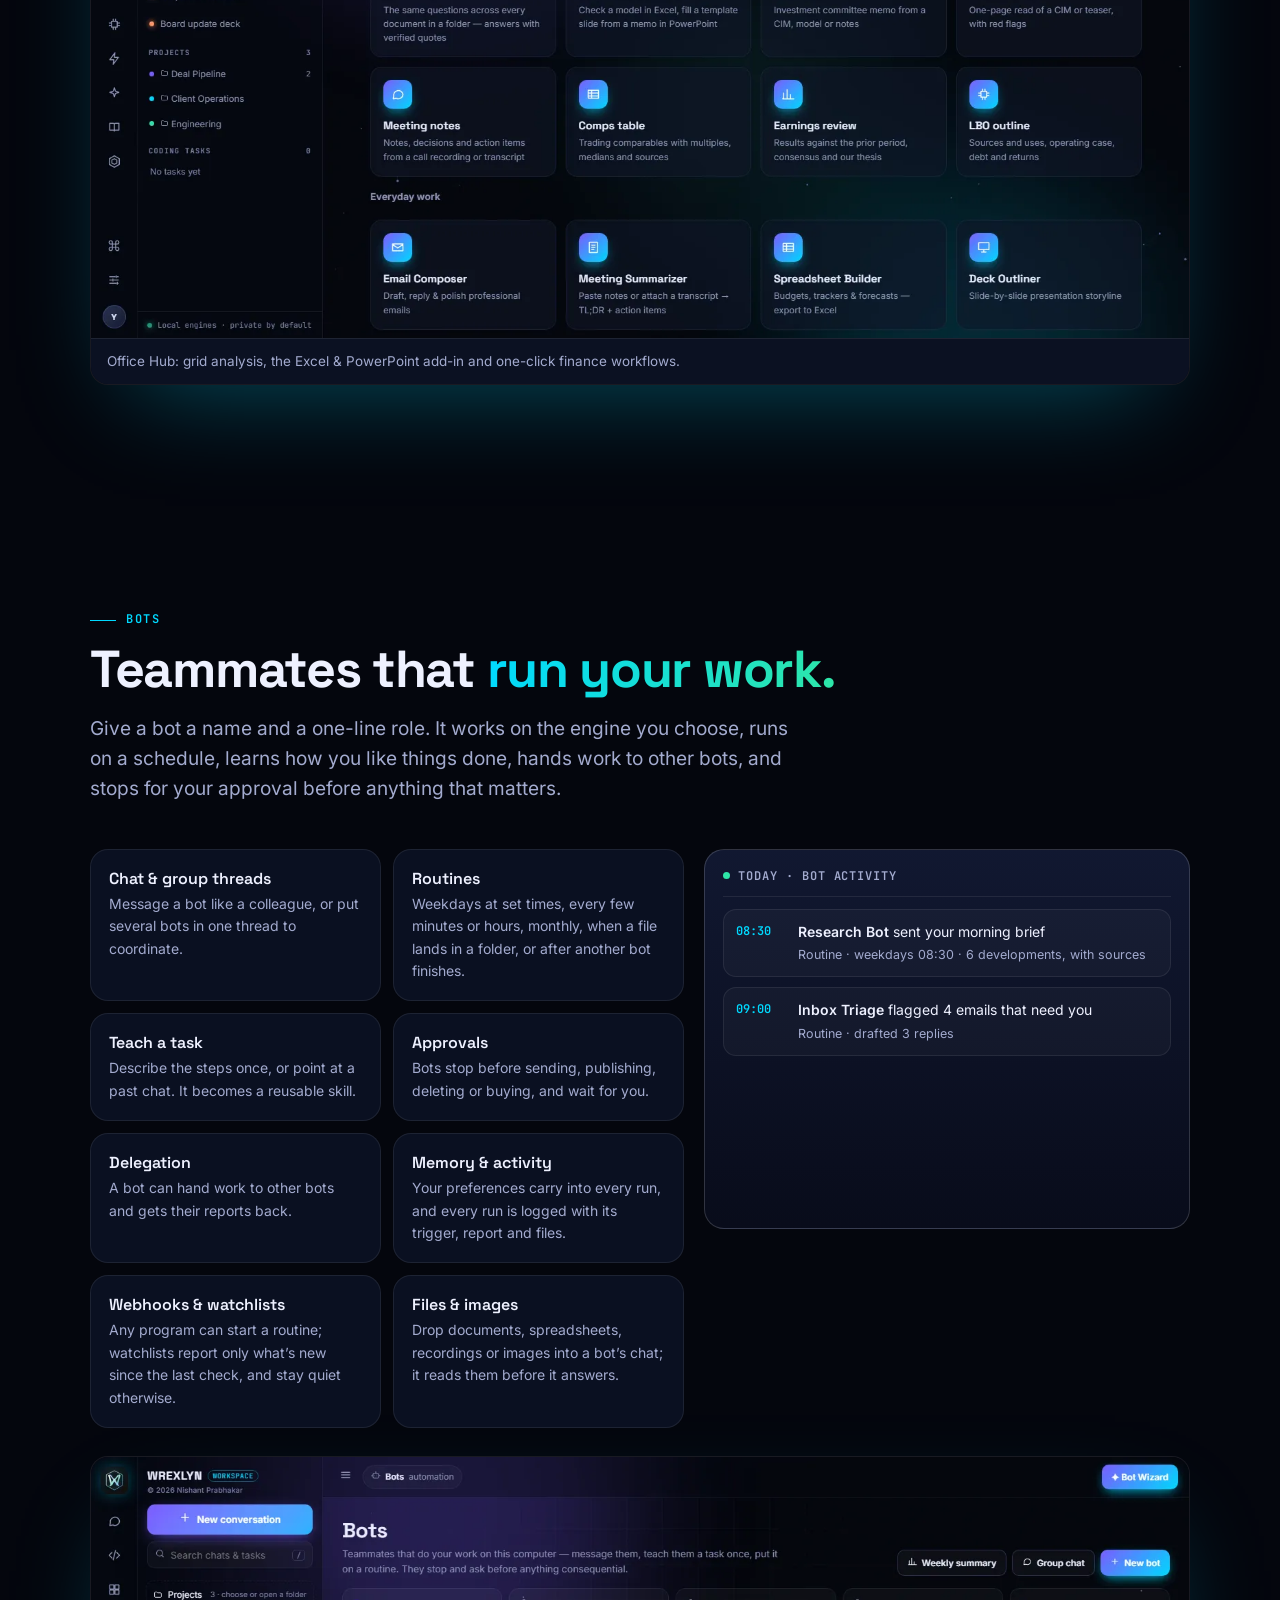
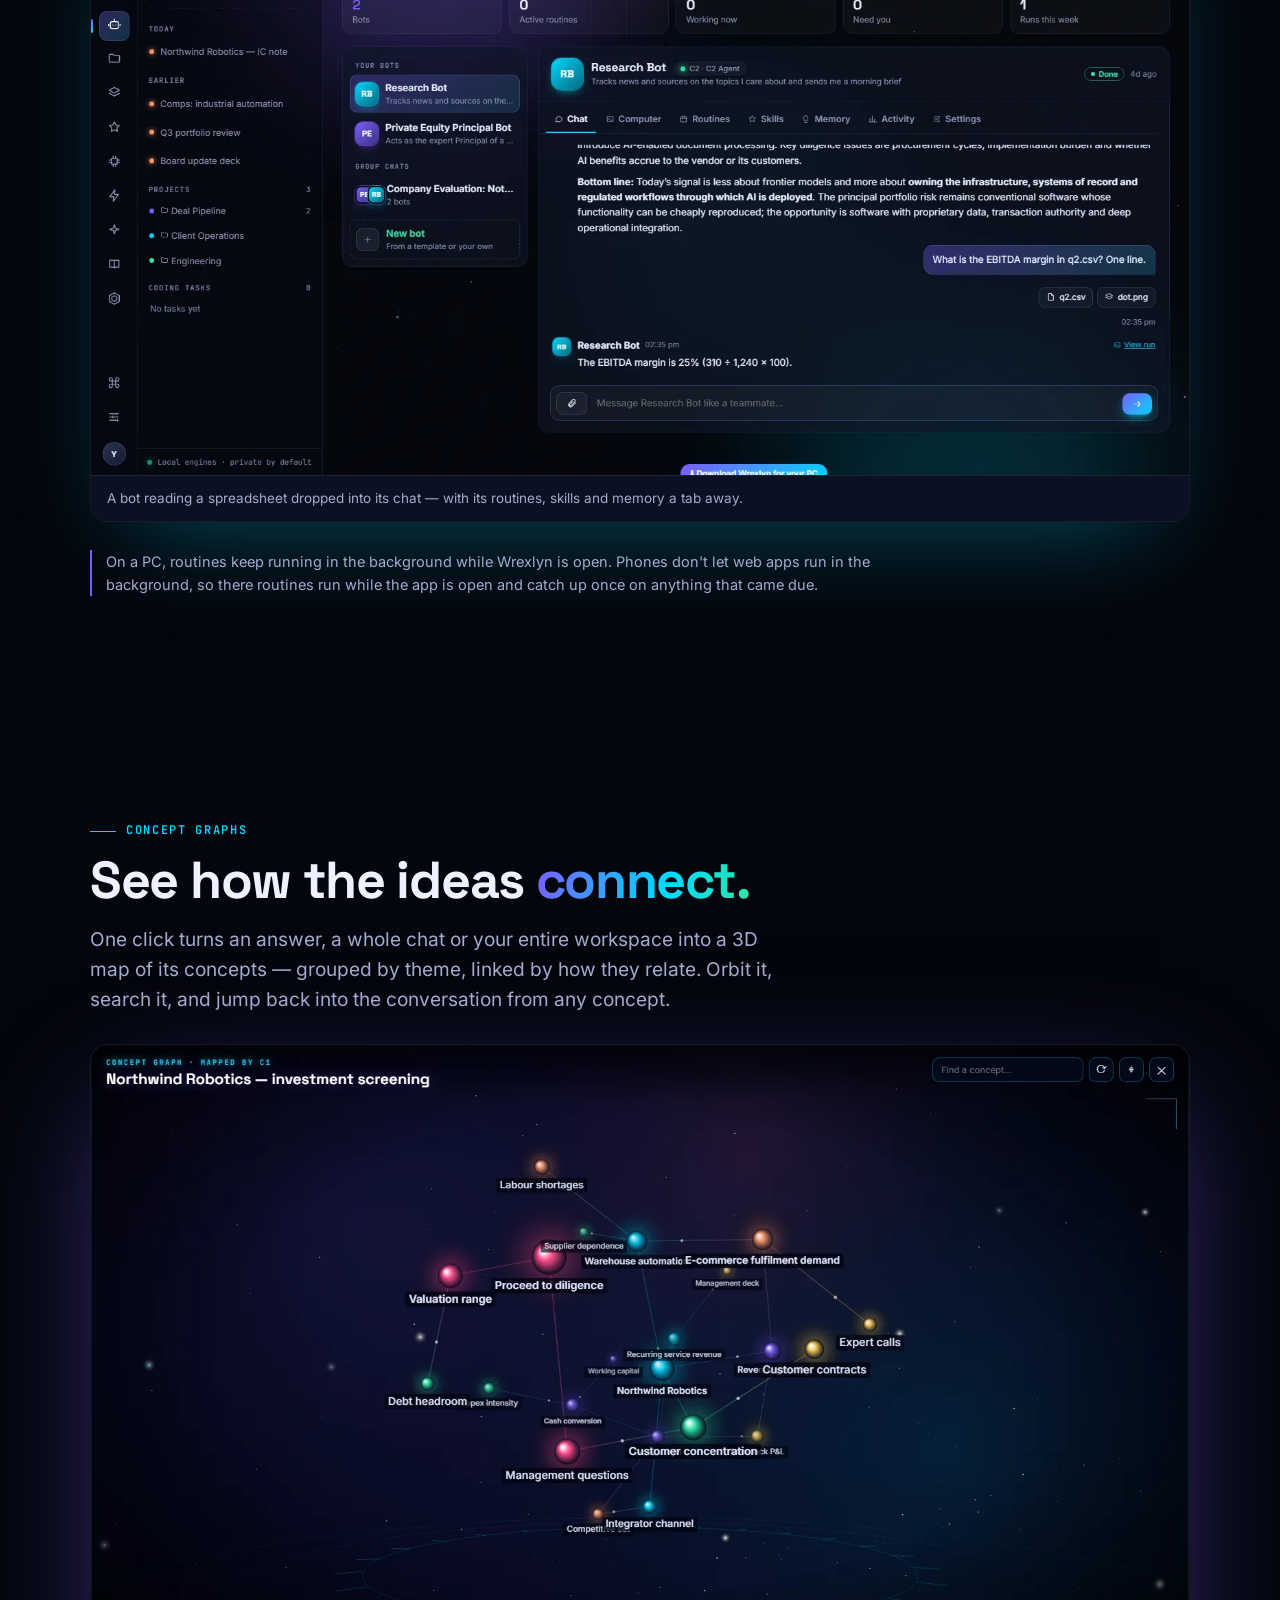
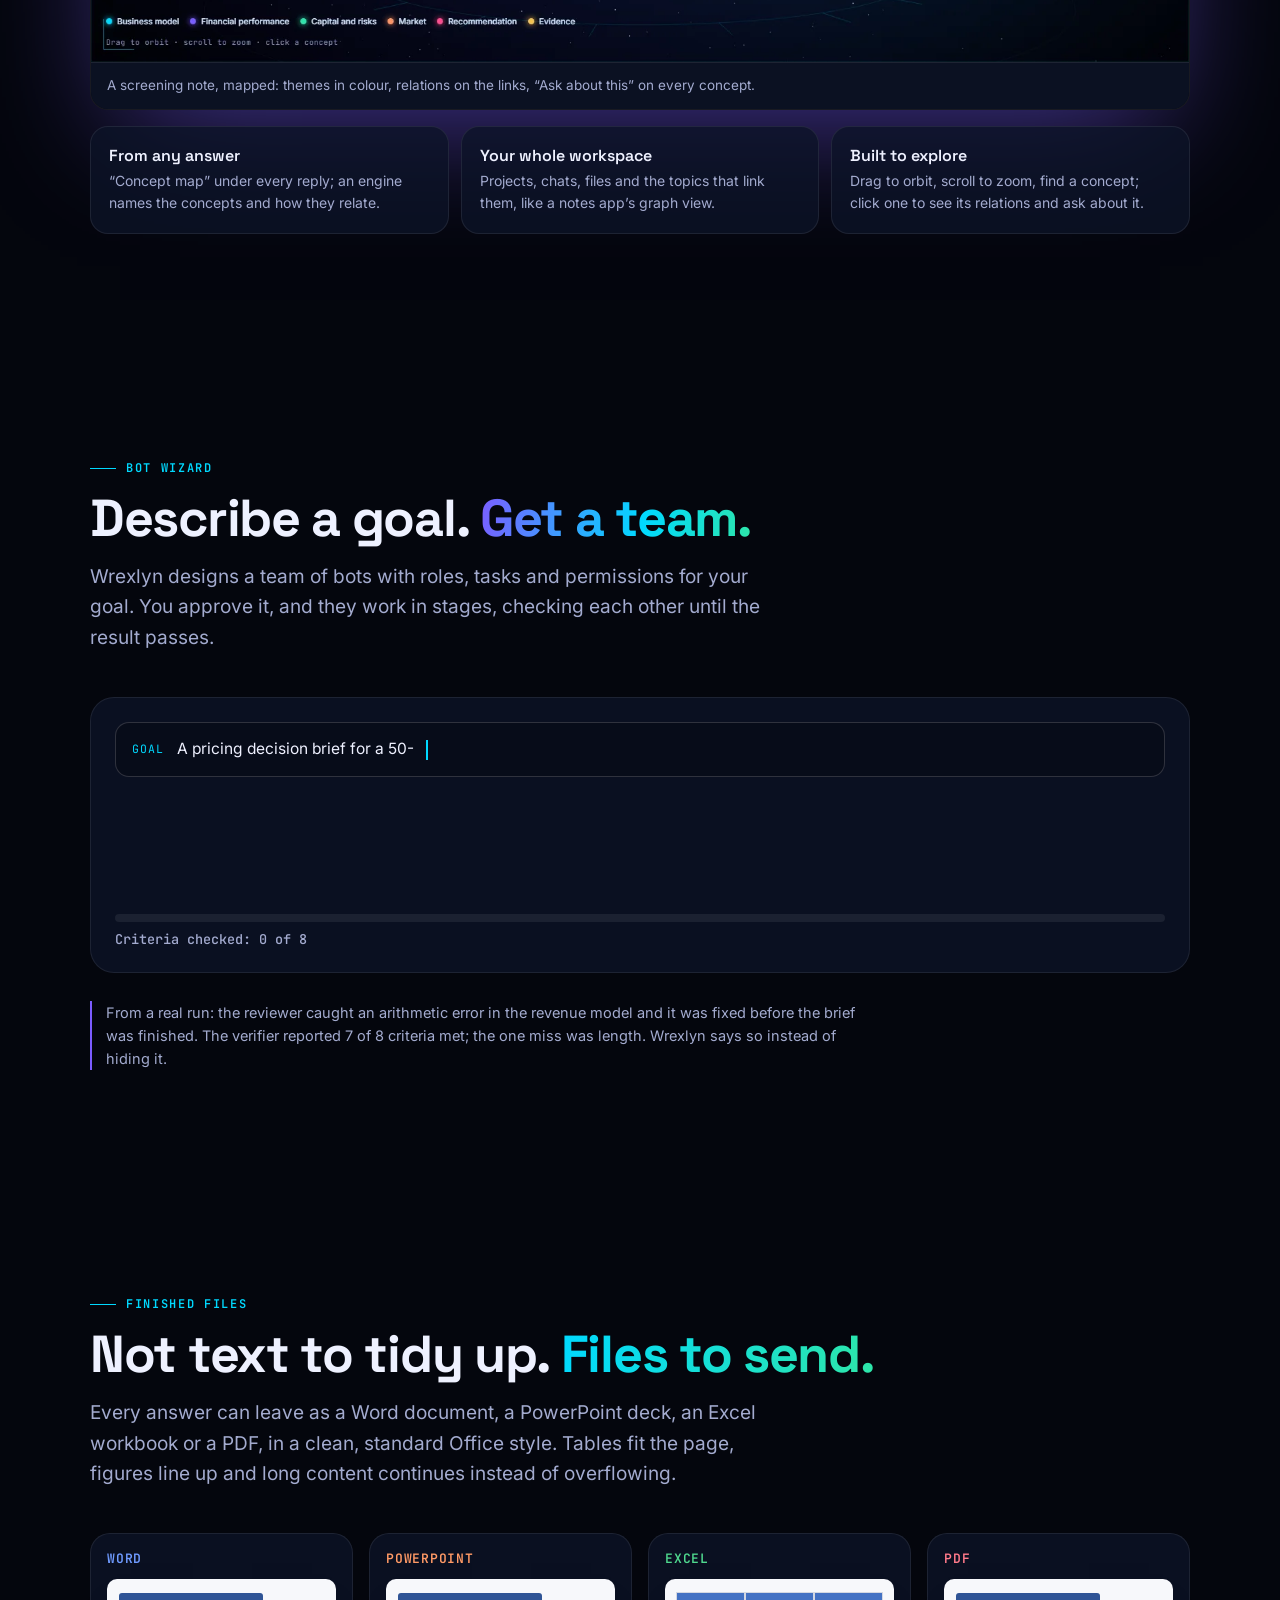
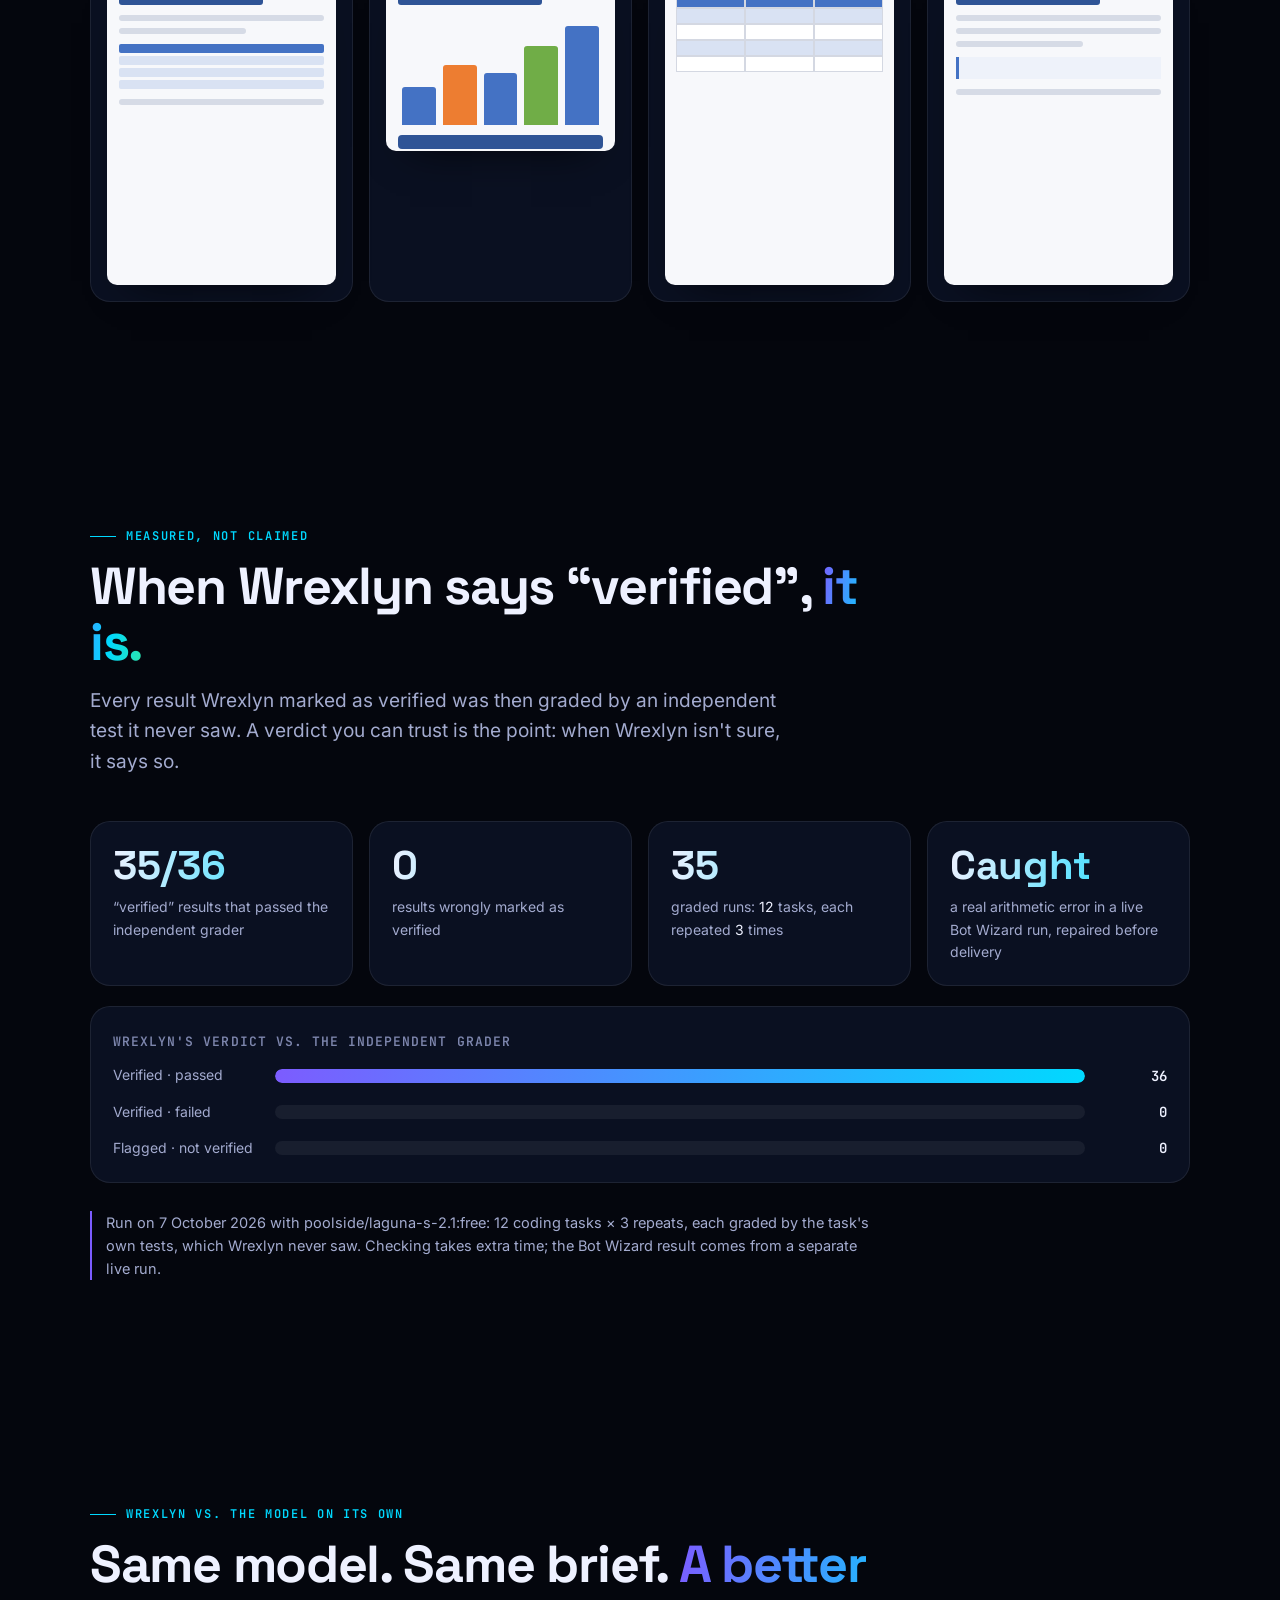
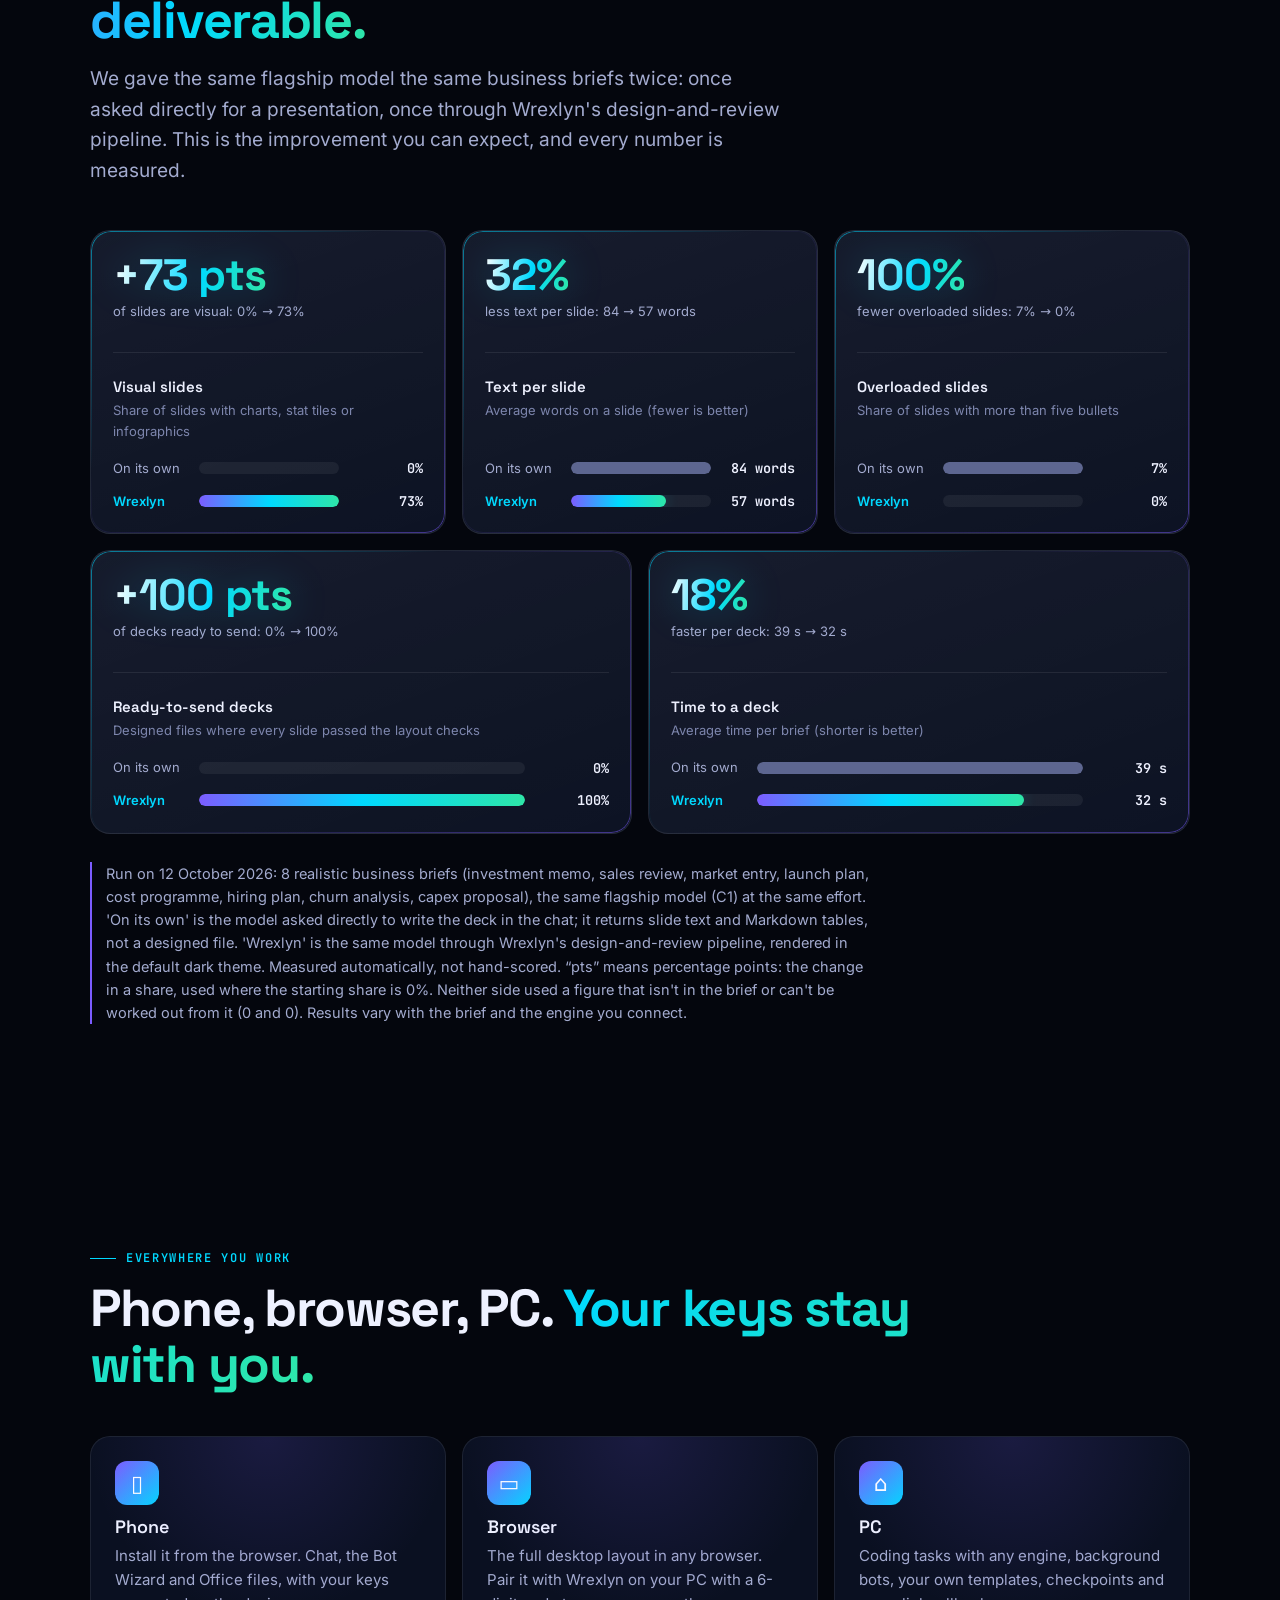
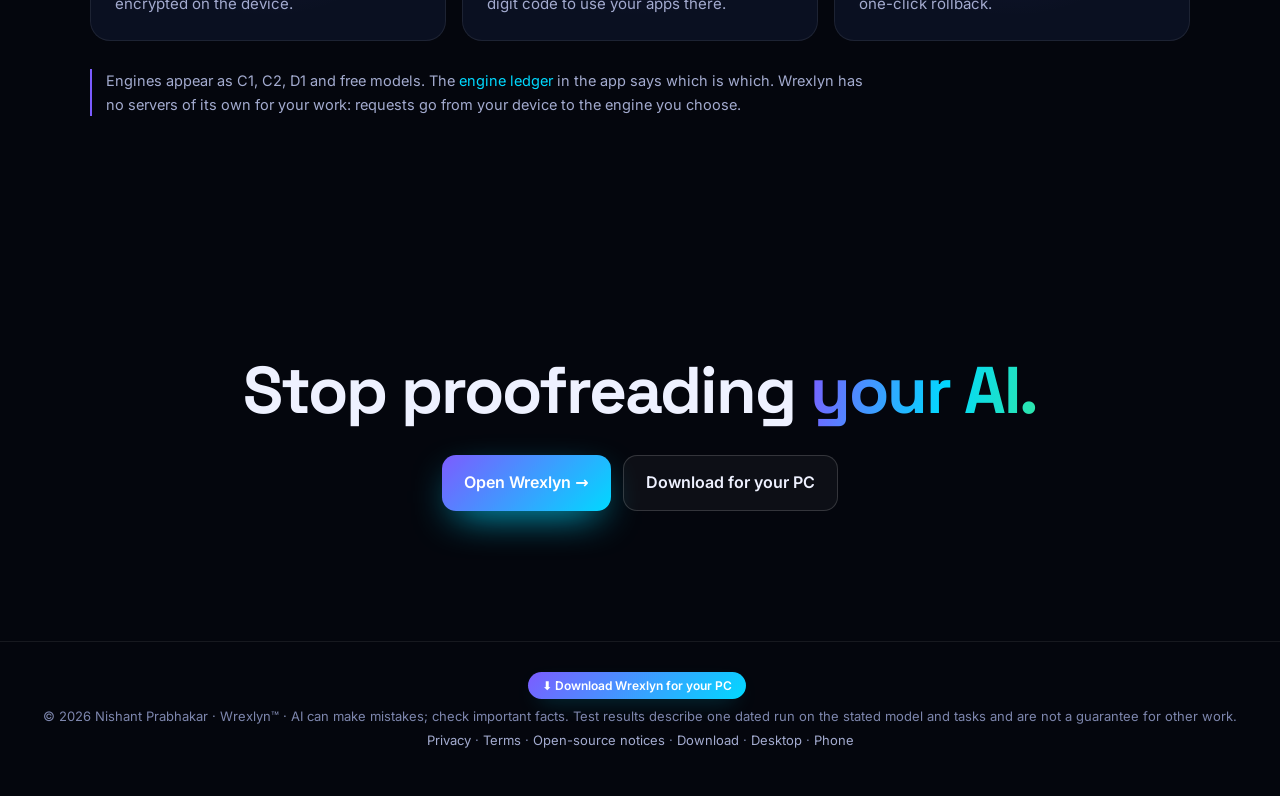
==== commit f58ea488: "Why Wrexlyn: research, bots and concept graphs, with screenshots Co-Authored-By: Claude Opus 5.5 <no" ====
--- a/why-wrexlyn-workspace/index.html
+++ b/why-wrexlyn-workspace/index.html
@@ -139,6 +139,25 @@
   </div>
 </section>
 
+<!-- ============================== RESEARCH ============================== -->
+<section id="research">
+  <div class="wrap">
+    <span class="kicker rv">Research</span>
+    <h2 class="t rv d1">Ask across everything. <span class="grad">Get sources you can open.</span></h2>
+    <p class="lede rv d2">Research with Wrexlyn reaches past one chat window: a whole data room, a call recording, the news since this morning — and every figure comes back with the page, slide or cell it came from.</p>
+    <div class="rs-grid">
+      <div class="rs-feats">
+        <div class="bf rv d1"><b>Research &amp; Discovery modes</b><span>Thorough, structured answers that state their assumptions and list what to verify — or open-ended exploration to discover and invent.</span></div>
+        <div class="bf rv d1"><b>Grid analysis</b><span>The same questions across every document in a folder. Each answer quotes the source, and Wrexlyn finds that quote in the file — page, slide or row — then exports the grid to Excel.</span></div>
+        <div class="bf rv d2"><b>Meeting notes from recordings</b><span>Drop in a call recording: a timestamped transcript, then the summary, decisions, owners and open questions.</span></div>
+        <div class="bf rv d2"><b>Web, checked</b><span>Web search where it helps, and a second engine fact-checks the claims, so the writer never grades itself.</span></div>
+      </div>
+      <figure class="shot rv d2"><img src="shots/why-answer.webp" alt="A Wrexlyn answer: a 5-slide IC note for Northwind Robotics built in the firm’s template, a figure cited to a cell in the data pack, Verified 4 of 4 and an independent review with all five criteria met" loading="lazy" width="1600" height="900"><figcaption>An answer with its checks: a cited cell, “Verified 4/4”, and an independent review.</figcaption></figure>
+    </div>
+    <figure class="shot wide rv"><img src="shots/why-office.webp" alt="Office Hub: Grid analysis, the Excel and PowerPoint add-in, IC memo, CIM summary, meeting notes, comps table, earnings review and LBO outline" loading="lazy" width="1600" height="900"><figcaption>Office Hub: grid analysis, the Excel &amp; PowerPoint add-in and one-click finance workflows.</figcaption></figure>
+  </div>
+</section>
+
 <!-- ============================== BOTS ============================== -->
 <section id="bots">
   <div class="wrap">
@@ -153,13 +172,31 @@
         <div class="bf rv d2"><b>Approvals</b><span>Bots stop before sending, publishing, deleting or buying, and wait for you.</span></div>
         <div class="bf rv d3"><b>Delegation</b><span>A bot can hand work to other bots and gets their reports back.</span></div>
         <div class="bf rv d3"><b>Memory &amp; activity</b><span>Your preferences carry into every run, and every run is logged with its trigger, report and files.</span></div>
+        <div class="bf rv d3"><b>Webhooks &amp; watchlists</b><span>Any program can start a routine; watchlists report only what’s new since the last check, and stay quiet otherwise.</span></div>
+        <div class="bf rv d3"><b>Files &amp; images</b><span>Drop documents, spreadsheets, recordings or images into a bot’s chat; it reads them before it answers.</span></div>
       </div>
       <div class="feed rv d2" id="feed" aria-label="An example day of bot activity">
         <div class="feed-h"><span class="dot"></span> Today · bot activity</div>
         <ul id="feedList"></ul>
       </div>
     </div>
+    <figure class="shot wide rv"><img src="shots/why-bots.webp" alt="The Bots screen: a research bot reads an attached spreadsheet and answers with the EBITDA margin, with tabs for Computer, Routines, Skills, Memory, Activity and Settings" loading="lazy" width="1600" height="900"><figcaption>A bot reading a spreadsheet dropped into its chat — with its routines, skills and memory a tab away.</figcaption></figure>
     <p class="note rv">On a PC, routines keep running in the background while Wrexlyn is open. Phones don't let web apps run in the background, so there routines run while the app is open and catch up once on anything that came due.</p>
+  </div>
+</section>
+
+<!-- ============================== CONCEPT GRAPHS ============================== -->
+<section id="graphs">
+  <div class="wrap">
+    <span class="kicker rv">Concept graphs</span>
+    <h2 class="t rv d1">See how the ideas <span class="grad">connect.</span></h2>
+    <p class="lede rv d2">One click turns an answer, a whole chat or your entire workspace into a 3D map of its concepts — grouped by theme, linked by how they relate. Orbit it, search it, and jump back into the conversation from any concept.</p>
+    <figure class="shot wide space rv d2"><img src="shots/why-graph.webp" alt="A 3D concept graph of a Northwind Robotics investment screening: 22 concepts in six colour-coded themes — business model, financial performance, capital and risks, market, recommendation and evidence — floating in a starfield" loading="lazy" width="1600" height="900"><figcaption>A screening note, mapped: themes in colour, relations on the links, “Ask about this” on every concept.</figcaption></figure>
+    <div class="gr-feats">
+      <div class="bf rv d1"><b>From any answer</b><span>“Concept map” under every reply; an engine names the concepts and how they relate.</span></div>
+      <div class="bf rv d2"><b>Your whole workspace</b><span>Projects, chats, files and the topics that link them, like a notes app’s graph view.</span></div>
+      <div class="bf rv d3"><b>Built to explore</b><span>Drag to orbit, scroll to zoom, find a concept; click one to see its relations and ask about it.</span></div>
+    </div>
   </div>
 </section>
 
@@ -251,10 +288,10 @@
 </main>
 
 <footer class="foot">
+  <a class="dl-foot" href="https://wrexlyn.pages.dev/download/">⬇ Download Wrexlyn for your PC</a><br>
   © <span class="cr-yr">2026</span> Nishant Prabhakar · Wrexlyn™ · AI can make mistakes; check important facts. Test results describe one dated run on the stated model and tasks and are not a guarantee for other work.<br>
   <a href="https://wrexlyn.pages.dev/legal/privacy.html">Privacy</a> · <a href="https://wrexlyn.pages.dev/legal/terms.html">Terms</a> · <a href="https://wrexlyn.pages.dev/legal/notices.html">Open-source notices</a> · <a href="https://wrexlyn.pages.dev/download/">Download</a> · <a href="https://wrexlyn.pages.dev/desktop/">Desktop</a> · <a href="https://wrexlyn.pages.dev/?phone">Phone</a>
 </footer>
 <script src="pitch.js"></script>
-<script src="../download.js" defer></script>
 </body>
 </html>
--- a/why-wrexlyn-workspace/pitch.css
+++ b/why-wrexlyn-workspace/pitch.css
@@ -282,3 +282,18 @@
 .nav .cta-dl{background:linear-gradient(135deg,var(--a1),var(--a2));color:#fff;border-color:transparent;margin-right:8px}
 .ctas .btn.dl{border-color:rgba(0,217,255,.55);color:var(--ink);background:rgba(0,217,255,.1)}
 html.embedded .nav .cta-dl{display:none}
+
+/* the download, in every footer */
+.dl-foot{display:inline-flex;align-items:center;gap:6px;margin:0 6px 6px 0;padding:6px 14px;border-radius:999px;font:600 12px/1.3 Inter,system-ui,sans-serif;color:#fff!important;text-decoration:none!important;background:linear-gradient(135deg,#7c5cff,#00d9ff);box-shadow:0 8px 22px -12px #00d9ff;vertical-align:middle;white-space:nowrap}
+.dl-foot:hover{filter:brightness(1.08)}
+
+/* product screenshots (research, bots, concept graphs) */
+.shot{margin:0;border-radius:18px;overflow:hidden;border:1px solid var(--line);background:#05070f;box-shadow:0 40px 100px -40px rgba(0,217,255,.35)}
+.shot img{display:block;width:100%;height:auto}
+.shot figcaption{padding:12px 16px;font-size:13.5px;color:var(--mute);border-top:1px solid var(--line);background:var(--glass)}
+.shot.wide{margin-top:28px}
+.shot.space{box-shadow:0 40px 120px -30px rgba(124,92,255,.55)}
+.rs-grid{display:grid;grid-template-columns:.9fr 1.1fr;gap:20px;margin-top:44px;align-items:start}
+.rs-feats{display:grid;gap:12px}
+.gr-feats{display:grid;grid-template-columns:repeat(3,1fr);gap:12px;margin-top:16px}
+@media (max-width:980px){.rs-grid{grid-template-columns:1fr}.gr-feats{grid-template-columns:1fr}}
